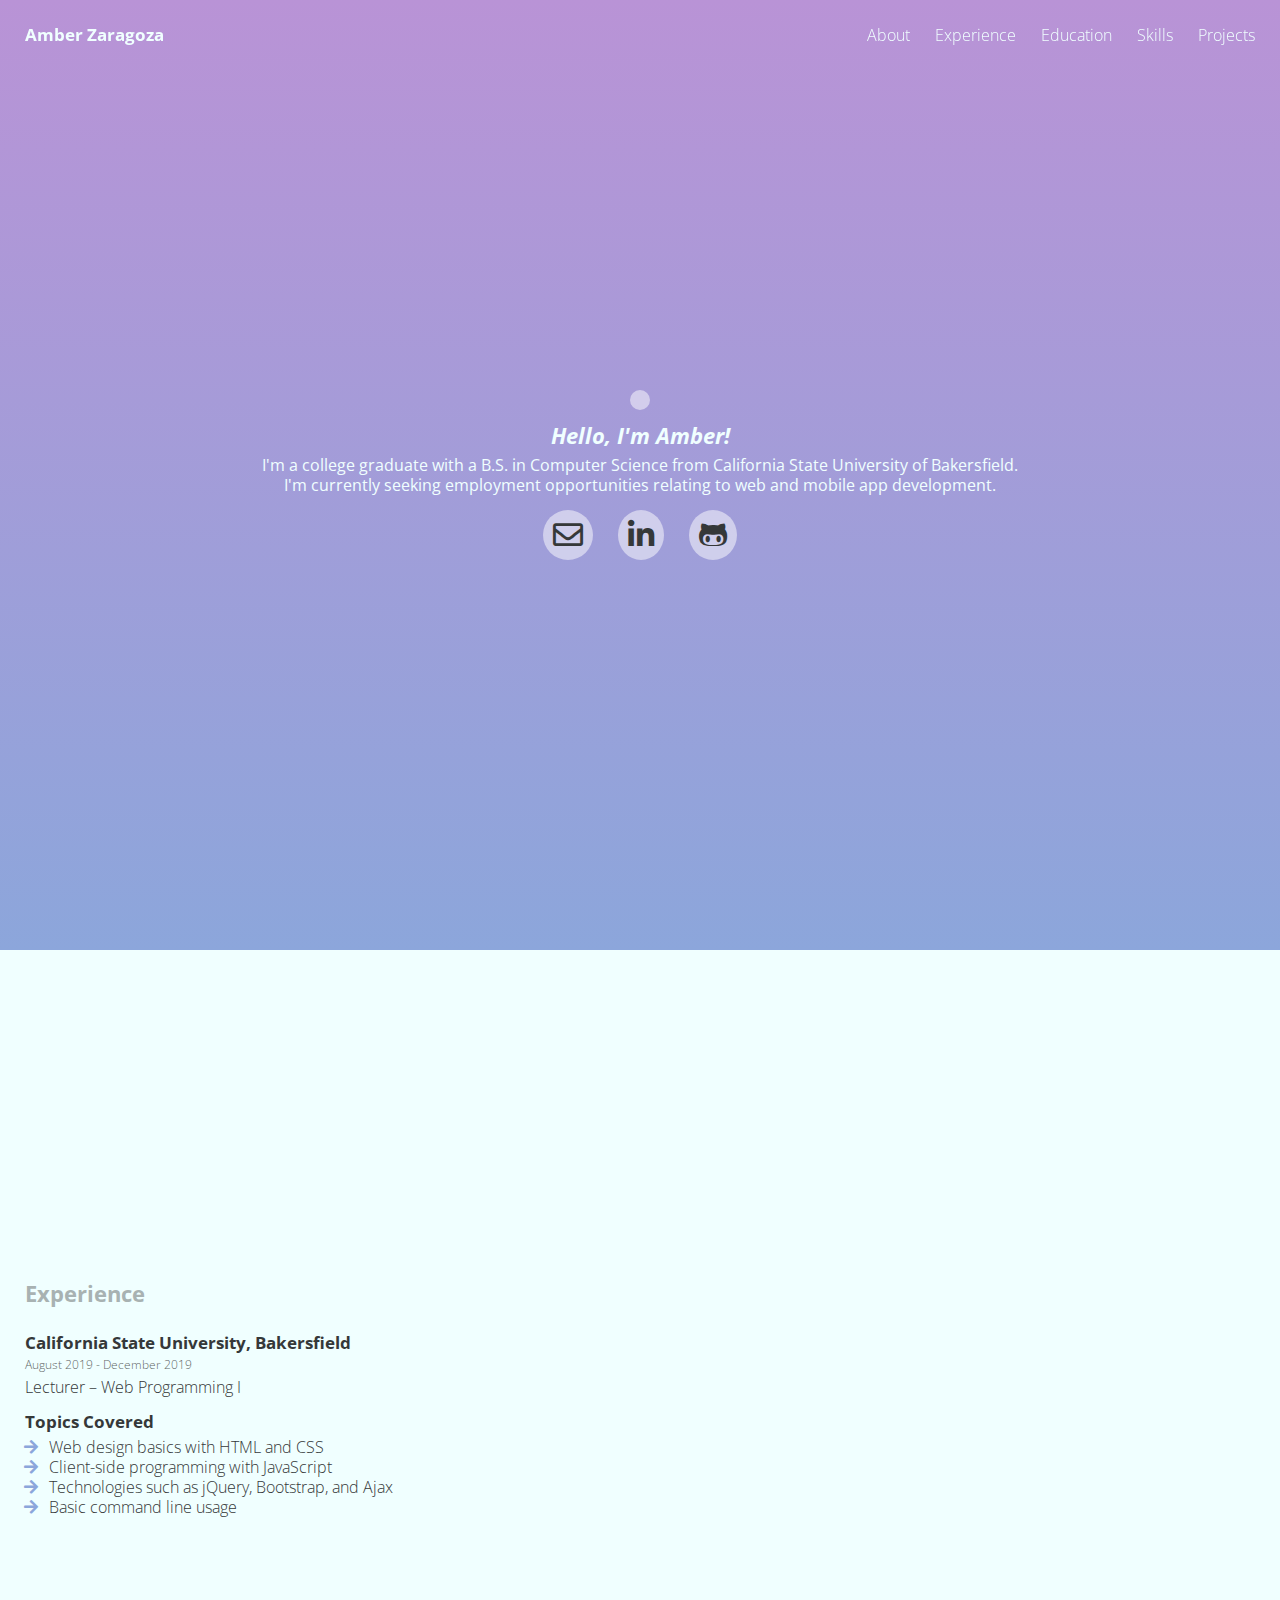
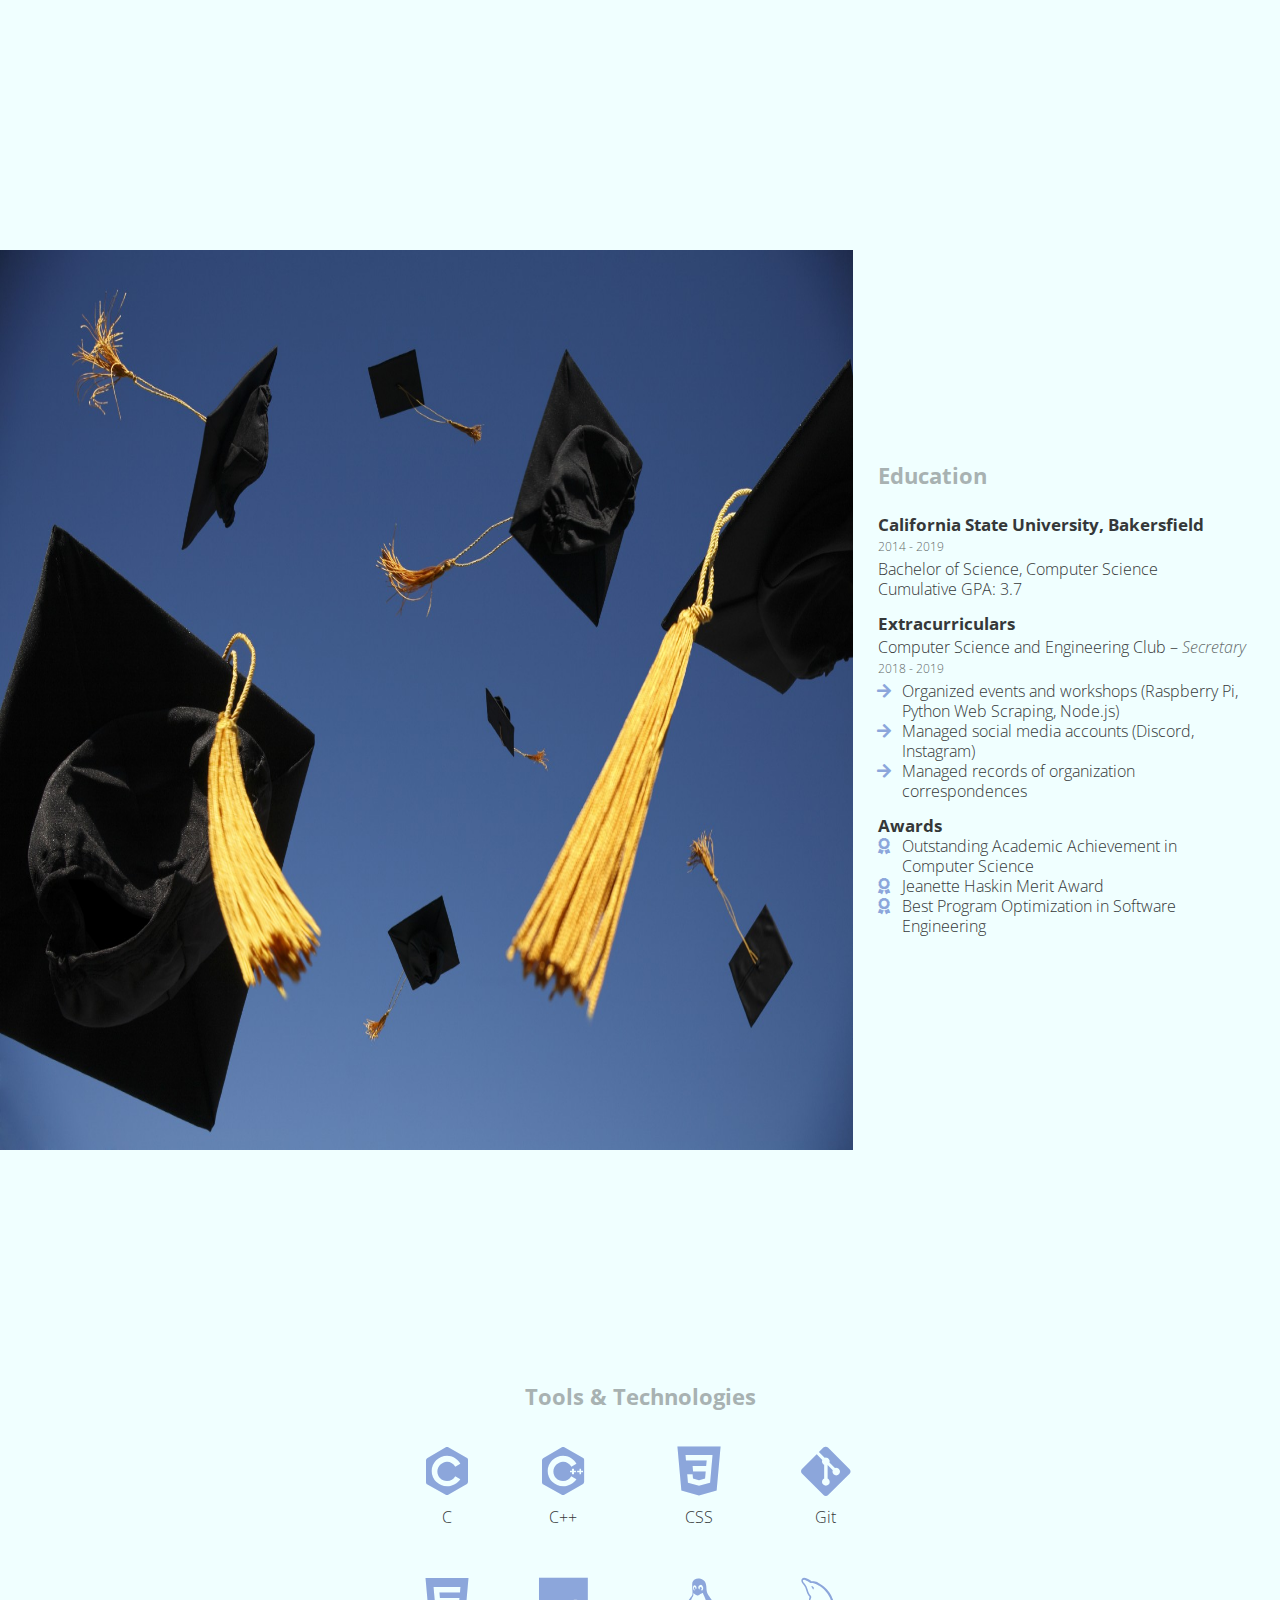
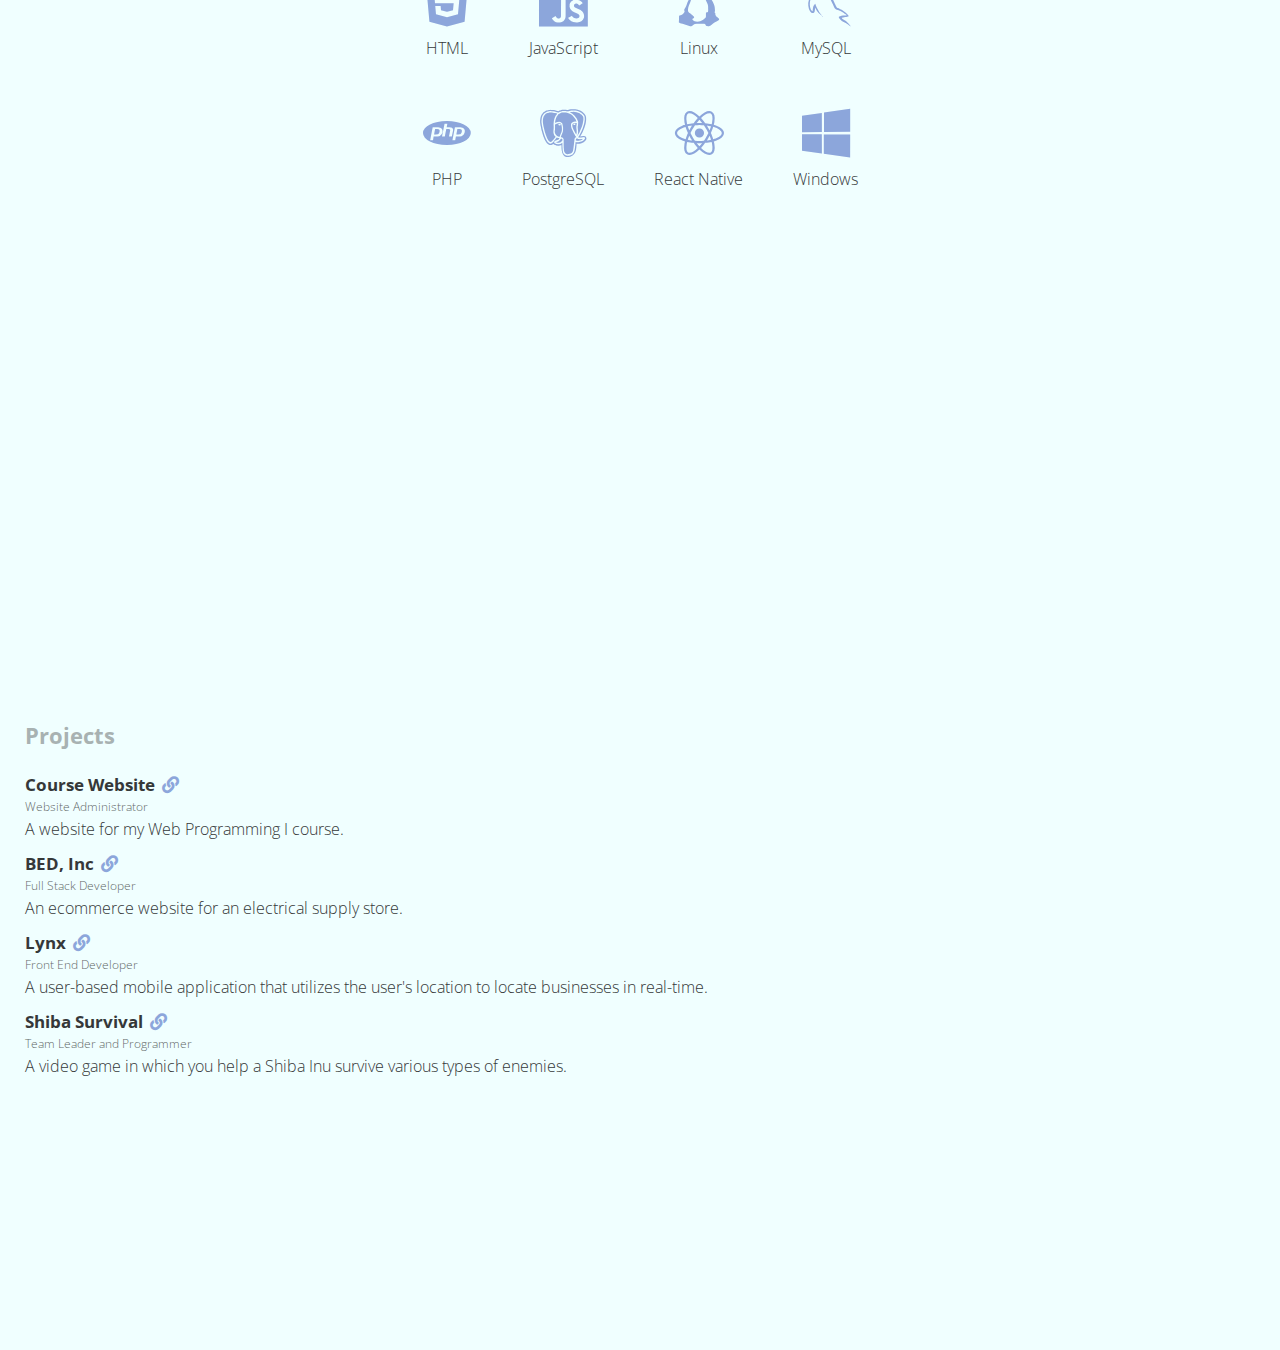
==== index.html @ de66646b "Lazy load images" ====
<!DOCTYPE html>
<html lang="en">
  <head>
    <meta charset="utf-8">
    <meta name="viewport" content="width=device-width, initial-scale=1">
    <link rel="stylesheet" href="https://fonts.googleapis.com/css?family=Open+Sans:300,300i,400,700,700i">
    <link rel="stylesheet" href="./assets/fontawesome/css/all.min.css">
    <link rel="stylesheet" href="./assets/devicon/devicon.min.css">
    <link rel="stylesheet" href="./assets/style.min.css">
    <link rel="shortcut icon" type="image/jpg" href="./assets/images/favicon.jpg">
    <title>Amber Zaragoza | CV</title>
  </head>
  <body>
    <nav id="navbar">
      <div class="left">
        <h2><a class="nav-link" href="#about">Amber Zaragoza</a></h2>
      </div>
      <div class="right">
        <ul>
          <li>
            <a class="nav-link" href="#about">About</a>
          </li><li>
            <a class="nav-link" href="#experience">Experience</a>
          </li><li>
            <a class="nav-link" href="#education">Education</a>
          </li><li>
            <a class="nav-link" href="#skills">Skills</a>
          </li><li>
            <a class="nav-link" href="#projects">Projects</a>
          </li>
        </ul>
      </div>
      <br class="clearfix">
    </nav>
    <div class="container">
      <div id="about">
        <div class="center">
          <img data-src="./assets/images/profile.jpg" class="profile">
          <h4>Hello, I'm Amber!</h4>
          <p>
          I'm a college graduate with a B.S. in Computer Science from California State University of Bakersfield.
          <br class="linebreak">
          I'm currently seeking employment opportunities relating to web and mobile app development.
          </p>
          <div class="contact-links">
            <a href="mailto:azaragoza6@csub.edu">
              <i class="far fa-envelope"></i>
            </a><a href="https://www.linkedin.com/in/amber-zaragoza" target="_blank">
              <i class="fab fa-linkedin-in"></i>
            </a><a href="https://github.com/amberzaragoza" target="_blank">
              <i class="fab fa-github-alt"></i>
            </a>
          </div>
        </div>
      </div>
      <div id="experience">
        <div class="info">
          <header>Experience</header>
          <h2>California State University, Bakersfield</h2>
          <p class="subline">August 2019 - December 2019</p>
          <p>Lecturer &ndash; Web Programming I</p>
          <h3>Topics Covered</h3>
          <ul class="fa-ul" style="margin-top: 5px;">
            <li><span class="fa-li"><i class="fas fa-arrow-right"></i></span>Web design basics with HTML and CSS</li>
            <li><span class="fa-li"><i class="fas fa-arrow-right"></i></span>Client-side programming with JavaScript</li>
            <li><span class="fa-li"><i class="fas fa-arrow-right"></i></span>Technologies such as jQuery, Bootstrap, and Ajax</li>
            <li><span class="fa-li"><i class="fas fa-arrow-right"></i></span>Basic command line usage</li>
          </ul>
        </div>
        <div class="photo">
          <img data-src="./assets/images/csub.jpg">
        </div>
      </div>
      <div id="education">
        <div class="photo">
          <img src="./assets/images/graduation-caps.jpg">
        </div>
        <div class="info">
          <header>Education</header>
          <h2>California State University, Bakersfield</h2>
          <p class="subline">2014 - 2019</p>
          <p>Bachelor of Science, Computer Science</p>
          <p>Cumulative GPA: 3.7</p>
          <h3>Extracurriculars</h3>
          <p style="margin-top: 3px;">Computer Science and Engineering Club – <i class="subheader">Secretary</i></p>
          <p class="subline">2018 - 2019</p>
          <ul class="fa-ul">
            <li><span class="fa-li"><i class="fas fa-arrow-right"></i></span>Organized events and workshops (Raspberry Pi, Python Web Scraping, Node.js)</li>
            <li><span class="fa-li"><i class="fas fa-arrow-right"></i></span>Managed social media accounts (Discord, Instagram)</li>
            <li><span class="fa-li"><i class="fas fa-arrow-right"></i></span>Managed records of organization correspondences</li>
          </ul>
          <h3>Awards</h3>
          <ul class="fa-ul">
            <li><span class="fa-li"><i class="fas fa-award"></i></span> Outstanding Academic Achievement in Computer Science</li>
            <li><span class="fa-li"><i class="fas fa-award"></i></span> Jeanette Haskin Merit Award</li>
            <li><span class="fa-li"><i class="fas fa-award"></i></span> Best Program Optimization in Software Engineering</li>
          </ul>
        </div>
      </div>
      <div id="skills">
        <header>Tools & Technologies</header>
        <table class="languages">
          <tr>
            <td>
              <i class="icon devicon-c-plain"></i>
              <p class="label">C</p>
            </td><td>
              <i class="icon devicon-cplusplus-plain"></i>
              <p class="label">C++</p>
            </td><td>
              <i class="icon devicon-css3-plain"></i>
              <p class="label">CSS</p>
            </td><td>
              <i class="icon devicon-git-plain"></i>
              <p class="label">Git</p>
            </td>
          </tr><tr>
            <td>
              <i class="icon devicon-html5-plain"></i>
              <p class="label">HTML</p>
            </td><td>
              <i class="icon devicon-javascript-plain"></i>
              <p class="label">JavaScript</p>
            </td><td>
              <i class="icon devicon-linux-plain"></i>
              <p class="label">Linux</p>
            </td><td>
              <i class="icon devicon-mysql-plain"></i>
              <p class="label">MySQL</p>
            </td>
          </tr><tr>
            <td>
              <i class="icon devicon-php-plain"></i>
              <p class="label">PHP</p>
            </td><td>
              <i class="icon devicon-postgresql-plain"></i>
              <p class="label">PostgreSQL</p>
            </td><td>
              <i class="icon devicon-react-plain"></i>
              <p class="label">React Native</p>
            </td><td>
              <i class="icon devicon-windows8-plain"></i>
              <p class="label">Windows</p>
            </td>
          </tr>
        </table>
      </div>
      <div id="projects">
        <div class="info">
          <header>Projects</header>
          <h2>Course Website <a href="https://cs.csubak.edu/~amber"><i class="fas fa-link"></i></a></h2>
          <p class="subline">Website Administrator</p>
          <p>A website for my Web Programming I course.</p>
          <h2>BED, Inc <a href="#"><i class="fas fa-link"></i></a></h2>
          <p class="subline">Full Stack Developer</p>
          <p>An ecommerce website for an electrical supply store.</p>
          <h2>Lynx <a href="https://github.com/amberzaragoza/seniorproject-frontend" target="_blank"><i class="fas fa-link"></i></a></h2>
          <p class="subline">Front End Developer</p>
          <p>A user-based mobile application that utilizes the user's location to locate businesses in real-time.</p>
          <h2>Shiba Survival <a href="https://github.com/amberzaragoza/Shiba-Survival" target="_blank"><i class="fas fa-link"></i></a></h2>
          <p class="subline">Team Leader and Programmer</p>
          <p>A video game in which you help a Shiba Inu survive various types of enemies.</p>
        </div>
        <div class="photo">
          <img data-src="./assets/images/group.jpg">
        </div>
      </div>
    </div>
    <script src="./assets/jquery/jquery-3.1.0.min.js"></script>
    <script src="./assets/script.min.js"></script>
  </body>
</html>
---- assets/devicon/devicon.min.css ----
@font-face{font-family:devicon;src:url(fonts/devicon.eot?-hdf3wh);src:url(fonts/devicon.eot?#iefix-hdf3wh) format('embedded-opentype'),url(fonts/devicon.woff?-hdf3wh) format('woff'),url(fonts/devicon.ttf?-hdf3wh) format('truetype'),url(fonts/devicon.svg?-hdf3wh#devicon) format('svg');font-weight:400;font-style:normal}[class*=" devicon-"],[class^=devicon-]{font-family:devicon;speak:none;font-style:normal;font-weight:400;font-variant:normal;text-transform:none;line-height:1;-webkit-font-smoothing:antialiased;-moz-osx-font-smoothing:grayscale}.devicon-sketch-line-wordmark:before{content:"\e94c"}.devicon-sketch-line:before{content:"\e94d"}.devicon-npm-original-wordmark:before{content:"\e952"}.devicon-ionic-original-wordmark:before{content:"\e953"}.devicon-ionic-original:before{content:"\e954"}.devicon-ember-original-wordmark:before{content:"\e955"}.devicon-electron-original-wordmark:before{content:"\e956"}.devicon-electron-original:before{content:"\e957"}.devicon-vagrant-plain-wordmark:before{content:"\e94e"}.devicon-vagrant-plain:before{content:"\e94f"}.devicon-yarn-plain-wordmark:before{content:"\e950"}.devicon-yarn-plain:before{content:"\e951"}.devicon-handlebars-plain-wordmark:before{content:"\e94a"}.devicon-handlebars-plain:before{content:"\e94b"}.devicon-couchdb-plain-wordmark:before{content:"\e948"}.devicon-couchdb-plain:before{content:"\e949"}.devicon-behance-plain-wordmark:before{content:"\e943"}.devicon-behance-plain:before{content:"\e945"}.devicon-linkedin-plain-wordmark:before{content:"\e946"}.devicon-linkedin-plain:before{content:"\e947"}.devicon-ceylon-plain-wordmark:before{content:"\e943"}.devicon-ceylon-plain:before{content:"\e944"}.devicon-elm-plain-wordmark:before{content:"\e941"}.devicon-elm-plain:before{content:"\e942"}.devicon-cakephp-plain-wordmark:before{content:"\e93f"}.devicon-cakephp-plain:before{content:"\e940"}.devicon-stylus-original:before{content:"\e93e"}.devicon-express-original-wordmark:before{content:"\e93c"}.devicon-express-original:before{content:"\e93d"}.devicon-devicon-plain-wordmark:before{content:"\e93a"}.devicon-devicon-plain:before{content:"\e93b"}.devicon-intellij-plain-wordmark:before{content:"\e932"}.devicon-intellij-plain:before{content:"\e933"}.devicon-pycharm-plain-wordmark:before{content:"\e934"}.devicon-pycharm-plain:before{content:"\e935"}.devicon-rubymine-plain-wordmark:before{content:"\e936"}.devicon-rubymine-plain:before{content:"\e937"}.devicon-webstorm-plain-wordmark:before{content:"\e938"}.devicon-webstorm-plain:before{content:"\e939"}.devicon-tomcat-line-wordmark:before{content:"\e92c"}.devicon-tomcat-line:before{content:"\e92d"}.devicon-vuejs-line-wordmark:before{content:"\e92e"}.devicon-vuejs-line:before{content:"\e92f"}.devicon-vuejs-plain-wordmark:before{content:"\e930"}.devicon-vuejs-plain:before{content:"\e931"}.devicon-swift-plain-wordmark:before{content:"\e92a"}.devicon-swift-plain:before{content:"\e92b"}.devicon-webpack-plain-wordmark:before{content:"\e928"}.devicon-webpack-plain:before{content:"\e929"}.devicon-visualstudio-plain-wordmark:before{content:"\e926"}.devicon-visualstudio-plain:before{content:"\e927"}.devicon-slack-plain-wordmark:before{content:"\e924"}.devicon-slack-plain:before{content:"\e925"}.devicon-facebook-original:before,.devicon-facebook-plain:before{content:"\e91c"}.devicon-typescript-original:before,.devicon-typescript-plain:before{content:"\e920"}.devicon-babel-original:before,.devicon-babel-plain:before{content:"\e921"}.devicon-mocha-plain:before{content:"\e919"}.devicon-jasmine-plain-wordmark:before{content:"\e91b"}.devicon-jasmine-plain:before{content:"\e91a"}.devicon-gatling-plain-wordmark:before{content:"\e918"}.devicon-gatling-plain:before{content:"\e917"}.devicon-ssh-original-wordmark:before,.devicon-ssh-plain-wordmark:before{content:"\e916"}.devicon-ssh-original:before,.devicon-ssh-plain:before{content:"\e915"}.devicon-sourcetree-original-wordmark:before,.devicon-sourcetree-plain-wordmark:before{content:"\e914"}.devicon-sourcetree-original:before,.devicon-sourcetree-plain:before{content:"\e913"}.devicon-phpstorm-plain-wordmark:before{content:"\e912"}.devicon-phpstorm-plain:before{content:"\e911"}.devicon-protractor-plain-wordmark:before{content:"\e901"}.devicon-protractor-plain:before{content:"\e900"}.devicon-gradle-plain-wordmark:before{content:"\e8f1"}.devicon-gradle-plain:before{content:"\e902"}.devicon-cucumber-plain-wordmark:before{content:"\e905"}.devicon-cucumber-plain:before{content:"\e904"}.devicon-jeet-plain-wordmark:before{content:"\e906"}.devicon-jeet-plain:before{content:"\e903"}.devicon-gitlab-plain-wordmark:before{content:"\e908"}.devicon-gitlab-plain:before{content:"\e907"}.devicon-github-original-wordmark:before,.devicon-github-plain-wordmark:before{content:"\e90a"}.devicon-github-original:before,.devicon-github-plain:before{content:"\e909"}.devicon-d3js-plain:before{content:"\e90c"}.devicon-confluence-original-wordmark:before,.devicon-confluence-plain-wordmark:before{content:"\e90e"}.devicon-confluence-original:before,.devicon-confluence-plain:before{content:"\e90d"}.devicon-bitbucket-original-wordmark:before,.devicon-bitbucket-plain-wordmark:before{content:"\e910"}.devicon-bitbucket-original:before,.devicon-bitbucket-plain:before{content:"\e90f"}.devicon-safari-line-wordmark:before{content:"\e632"}.devicon-safari-line:before{content:"\e63a"}.devicon-safari-plain-wordmark:before{content:"\e63b"}.devicon-safari-plain:before{content:"\e63c"}.devicon-jetbrains-line-wordmark:before,.devicon-jetbrains-line:before,.devicon-jetbrains-plain-wordmark:before,.devicon-jetbrains-plain:before{content:"\e63d"}.devicon-django-line-wordmark:before,.devicon-django-line:before{content:"\e63e"}.devicon-django-plain-wordmark:before,.devicon-django-plain:before{content:"\e63f"}.devicon-gimp-plain:before{content:"\e633"}.devicon-redhat-plain-wordmark:before{content:"\e62a"}.devicon-redhat-plain:before{content:"\e62b"}.devicon-cplusplus-line-wordmark:before,.devicon-cplusplus-line:before{content:"\e634"}.devicon-cplusplus-plain-wordmark:before,.devicon-cplusplus-plain:before{content:"\e635"}.devicon-csharp-line-wordmark:before,.devicon-csharp-line:before{content:"\e636"}.devicon-csharp-plain-wordmark:before,.devicon-csharp-plain:before{content:"\e637"}.devicon-c-line-wordmark:before,.devicon-c-line:before{content:"\e638"}.devicon-c-plain-wordmark:before,.devicon-c-plain:before{content:"\e639"}.devicon-nodewebkit-line-wordmark:before{content:"\e611"}.devicon-nodewebkit-line:before{content:"\e612"}.devicon-nodewebkit-plain-wordmark:before{content:"\e613"}.devicon-nodewebkit-plain:before{content:"\e614"}.devicon-nginx-original-wordmark:before,.devicon-nginx-original:before,.devicon-nginx-plain-wordmark:before,.devicon-nginx-plain:before{content:"\e615"}.devicon-erlang-plain-wordmark:before{content:"\e616"}.devicon-erlang-plain:before{content:"\e617"}.devicon-doctrine-line-wordmark:before{content:"\e618"}.devicon-doctrine-line:before{content:"\e619"}.devicon-doctrine-plain-wordmark:before{content:"\e61a"}.devicon-doctrine-plain:before{content:"\e625"}.devicon-apache-line-wordmark:before{content:"\e626"}.devicon-apache-line:before{content:"\e627"}.devicon-apache-plain-wordmark:before{content:"\e628"}.devicon-apache-plain:before{content:"\e629"}.devicon-go-line:before{content:"\e610"}.devicon-redis-plain-wordmark:before{content:"\e606"}.devicon-redis-plain:before{content:"\e607"}.devicon-meteor-plain-wordmark:before{content:"\e608"}.devicon-meteor-plain:before{content:"\e609"}.devicon-heroku-line-wordmark:before,.devicon-heroku-original-wordmark:before{content:"\e60a"}.devicon-heroku-line:before,.devicon-heroku-original:before{content:"\e60b"}.devicon-heroku-plain-wordmark:before{content:"\e60c"}.devicon-heroku-plain:before{content:"\e60f"}.devicon-go-plain:before{content:"\e61b"}.devicon-docker-plain-wordmark:before{content:"\e61e"}.devicon-docker-plain:before{content:"\e61f"}.devicon-amazonwebservices-original:before,.devicon-amazonwebservices-plain:before{content:"\e603"}.devicon-amazonwebservices-plain-wordmark:before{content:"\e604"}.devicon-android-plain-wordmark:before{content:"\e60d"}.devicon-android-plain:before{content:"\e60e"}.devicon-angularjs-plain-wordmark:before{content:"\e61c"}.devicon-angularjs-plain:before{content:"\e61d"}.devicon-appcelerator-original:before,.devicon-appcelerator-plain:before{content:"\e620"}.devicon-appcelerator-plain-wordmark:before{content:"\e621"}.devicon-apple-original:before,.devicon-apple-plain:before{content:"\e622"}.devicon-atom-original-wordmark:before,.devicon-atom-plain-wordmark:before{content:"\e623"}.devicon-atom-original:before,.devicon-atom-plain:before{content:"\e624"}.devicon-backbonejs-plain-wordmark:before{content:"\e62c"}.devicon-backbonejs-plain:before{content:"\e62d"}.devicon-bootstrap-plain-wordmark:before{content:"\e62e"}.devicon-bootstrap-plain:before{content:"\e62f"}.devicon-bower-line-wordmark:before{content:"\e630"}.devicon-bower-line:before{content:"\e631"}.devicon-bower-plain-wordmark:before{content:"\e64e"}.devicon-bower-plain:before{content:"\e64f"}.devicon-chrome-plain-wordmark:before{content:"\e665"}.devicon-chrome-plain:before{content:"\e666"}.devicon-codeigniter-plain-wordmark:before{content:"\e667"}.devicon-codeigniter-plain:before{content:"\e668"}.devicon-coffeescript-original-wordmark:before,.devicon-coffeescript-plain-wordmark:before{content:"\e669"}.devicon-coffeescript-original:before,.devicon-coffeescript-plain:before{content:"\e66a"}.devicon-css3-plain-wordmark:before{content:"\e678"}.devicon-css3-plain:before{content:"\e679"}.devicon-debian-plain-wordmark:before{content:"\e67e"}.devicon-debian-plain:before{content:"\e67f"}.devicon-dot-net-plain-wordmark:before{content:"\e6d3"}.devicon-dot-net-plain:before{content:"\e6d4"}.devicon-drupal-plain-wordmark:before{content:"\e6e2"}.devicon-drupal-plain:before{content:"\e6e3"}.devicon-firefox-plain-wordmark:before{content:"\e75d"}.devicon-firefox-plain:before{content:"\e75e"}.devicon-foundation-plain-wordmark:before{content:"\e7a2"}.devicon-foundation-plain:before{content:"\e7a3"}.devicon-git-plain-wordmark:before{content:"\e7a7"}.devicon-git-plain:before{content:"\e7a8"}.devicon-google-original-wordmark:before,.devicon-google-plain-wordmark:before{content:"\e91d"}.devicon-google-original:before,.devicon-google-plain:before{content:"\e91e"}.devicon-grunt-line-wordmark:before{content:"\e7a9"}.devicon-grunt-line:before{content:"\e7aa"}.devicon-grunt-plain-wordmark:before{content:"\e7ea"}.devicon-grunt-plain:before{content:"\e7eb"}.devicon-gulp-plain:before{content:"\e7ec"}.devicon-html5-plain-wordmark:before{content:"\e7f6"}.devicon-html5-plain:before{content:"\e7f7"}.devicon-ie10-original:before,.devicon-ie10-plain:before{content:"\e7f8"}.devicon-illustrator-line:before{content:"\e7f9"}.devicon-illustrator-plain:before{content:"\e7fa"}.devicon-inkscape-plain-wordmark:before{content:"\e834"}.devicon-inkscape-plain:before{content:"\e835"}.devicon-java-plain-wordmark:before{content:"\e841"}.devicon-java-plain:before{content:"\e842"}.devicon-javascript-plain:before{content:"\e845"}.devicon-jquery-plain-wordmark:before{content:"\e849"}.devicon-jquery-plain:before{content:"\e84a"}.devicon-krakenjs-plain-wordmark:before{content:"\e84f"}.devicon-krakenjs-plain:before{content:"\e850"}.devicon-laravel-plain-wordmark:before{content:"\e851"}.devicon-laravel-plain:before{content:"\e852"}.devicon-less-plain-wordmark:before{content:"\e853"}.devicon-linux-plain:before{content:"\eb1c"}.devicon-mongodb-plain-wordmark:before{content:"\eb43"}.devicon-mongodb-plain:before{content:"\eb44"}.devicon-moodle-plain-wordmark:before{content:"\eb5a"}.devicon-moodle-plain:before{content:"\eb5b"}.devicon-mysql-plain-wordmark:before{content:"\eb60"}.devicon-mysql-plain:before{content:"\eb61"}.devicon-nodejs-plain-wordmark:before{content:"\eb69"}.devicon-nodejs-plain:before{content:"\eb6a"}.devicon-oracle-original:before,.devicon-oracle-plain:before{content:"\eb6b"}.devicon-photoshop-line:before{content:"\eb6c"}.devicon-photoshop-plain:before{content:"\eb6d"}.devicon-php-plain:before{content:"\eb71"}.devicon-postgresql-plain-wordmark:before{content:"\eb7c"}.devicon-postgresql-plain:before{content:"\eb7d"}.devicon-python-plain-wordmark:before{content:"\eb88"}.devicon-python-plain:before{content:"\eb89"}.devicon-rails-plain-wordmark:before{content:"\eba2"}.devicon-rails-plain:before{content:"\eba3"}.devicon-react-original-wordmark:before,.devicon-react-plain-wordmark:before{content:"\e600"}.devicon-react-original:before,.devicon-react-plain:before{content:"\e601"}.devicon-ruby-plain-wordmark:before{content:"\ebc9"}.devicon-ruby-plain:before{content:"\ebca"}.devicon-sass-original:before,.devicon-sass-plain:before{content:"\ebcb"}.devicon-sequelize-original-wordmark:before,.devicon-sequelize-plain-wordmark:before{content:"\e922"}.devicon-sequelize-original:before,.devicon-sequelize-plain:before{content:"\e923"}.devicon-symfony-original-wordmark:before,.devicon-symfony-plain-wordmark:before{content:"\e602"}.devicon-symfony-original:before,.devicon-symfony-plain:before{content:"\e605"}.devicon-travis-plain-wordmark:before{content:"\ebcc"}.devicon-travis-plain:before{content:"\ebcd"}.devicon-trello-plain-wordmark:before{content:"\ebce"}.devicon-trello-plain:before{content:"\ebcf"}.devicon-twitter-original:before,.devicon-twitter-plain:before{content:"\e91f"}.devicon-ubuntu-plain-wordmark:before{content:"\ebd0"}.devicon-ubuntu-plain:before{content:"\ebd1"}.devicon-vim-plain:before{content:"\ebf3"}.devicon-windows8-original-wordmark:before,.devicon-windows8-plain-wordmark:before{content:"\ebf4"}.devicon-windows8-original:before,.devicon-windows8-plain:before{content:"\ebf5"}.devicon-wordpress-plain-wordmark:before{content:"\ebfd"}.devicon-wordpress-plain:before{content:"\ebfe"}.devicon-yii-plain-wordmark:before{content:"\ec01"}.devicon-yii-plain:before{content:"\ec02"}.devicon-zend-plain-wordmark:before{content:"\ec03"}.devicon-zend-plain:before{content:"\ec04"}.devicon-sketch-line-wordmark.colored,.devicon-sketch-line.colored{color:#fdad00}.devicon-npm-original-wordmark.colored{color:#cb3837}.devicon-ionic-original-wordmark.colored,.devicon-ionic-original.colored{color:#4e8ef7}.devicon-ember-original-wordmark.colored{color:#dd3f24}.devicon-electron-original-wordmark.colored,.devicon-electron-original.colored{color:#47848f}.devicon-vagrant-plain-wordmark.colored,.devicon-vagrant-plain.colored{color:#127eff}.devicon-yarn-plain-wordmark.colored,.devicon-yarn-plain.colored{color:#2c8ebb}.devicon-handlebars-plain-wordmark.colored,.devicon-handlebars-plain.colored{color:#000}.devicon-couchdb-plain-wordmark.colored,.devicon-couchdb-plain.colored{color:#e42528}.devicon-behance-plain-wordmark.colored,.devicon-behance-plain.colored{color:#0071e0}.devicon-linkedin-plain-wordmark.colored,.devicon-linkedin-plain.colored{color:#0076b2}.devicon-ceylon-plain-wordmark.colored,.devicon-ceylon-plain.colored{color:#AB710A}.devicon-elm-plain-wordmark.colored,.devicon-elm-plain.colored{color:#34495E}.devicon-cakephp-plain-wordmark.colored,.devicon-cakephp-plain.colored{color:#D43D44}.devicon-stylus-original.colored{color:#333}.devicon-express-original-wordmark.colored,.devicon-express-original.colored{color:#444}.devicon-devicon-plain-wordmark.colored,.devicon-devicon-plain.colored{color:#60BE86}.devicon-intellij-plain-wordmark.colored,.devicon-intellij-plain.colored{color:#136BA2}.devicon-pycharm-plain-wordmark.colored,.devicon-pycharm-plain.colored{color:#4D8548}.devicon-rubymine-plain-wordmark.colored,.devicon-rubymine-plain.colored{color:#C12C4C}.devicon-webstorm-plain-wordmark.colored,.devicon-webstorm-plain.colored{color:#2788B5}.devicon-tomcat-line-wordmark.colored,.devicon-tomcat-line.colored{color:#D1A41A}.devicon-vuejs-line-wordmark.colored,.devicon-vuejs-line.colored,.devicon-vuejs-plain-wordmark.colored,.devicon-vuejs-plain.colored{color:#41B883}.devicon-swift-plain-wordmark.colored,.devicon-swift-plain.colored{color:#F05138}.devicon-webpack-plain-wordmark.colored,.devicon-webpack-plain.colored{color:#1C78C0}.devicon-visualstudio-plain-wordmark.colored,.devicon-visualstudio-plain.colored{color:#68217A}.devicon-slack-plain-wordmark.colored,.devicon-slack-plain.colored{color:#2D333A}.devicon-gatling-plain-wordmark.colored,.devicon-gatling-plain.colored{color:#E77500}.devicon-ssh-original-wordmark.colored,.devicon-ssh-original.colored,.devicon-ssh-plain-wordmark.colored,.devicon-ssh-plain.colored{color:#231F20}.devicon-sourcetree-original-wordmark.colored,.devicon-sourcetree-original.colored,.devicon-sourcetree-plain-wordmark.colored,.devicon-sourcetree-plain.colored{color:#205081}.devicon-phpstorm-plain-wordmark.colored,.devicon-phpstorm-plain.colored{color:#5058A6}.devicon-protractor-plain-wordmark.colored,.devicon-protractor-plain.colored{color:#b7111d}.devicon-cucumber-plain-wordmark.colored,.devicon-cucumber-plain.colored{color:#00a818}.devicon-gradle-plain-wordmark.colored,.devicon-gradle-plain.colored{color:#02303a}.devicon-jeet-plain-wordmark.colored,.devicon-jeet-plain.colored{color:#FF664A}.devicon-gitlab-plain-wordmark.colored,.devicon-gitlab-plain.colored{color:#E24329}.devicon-github-original-wordmark.colored,.devicon-github-original.colored,.devicon-github-plain-wordmark.colored,.devicon-github-plain.colored{color:#181616}.devicon-d3js-plain.colored{color:#f7974e}.devicon-bitbucket-original-wordmark.colored,.devicon-bitbucket-original.colored,.devicon-bitbucket-plain-wordmark.colored,.devicon-bitbucket-plain.colored,.devicon-confluence-original-wordmark.colored,.devicon-confluence-original.colored,.devicon-confluence-plain-wordmark.colored,.devicon-confluence-plain.colored{color:#205081}.devicon-amazonwebservices-original.colored,.devicon-amazonwebservices-plain-wordmark.colored,.devicon-amazonwebservices-plain.colored{color:#F7A80D}.devicon-android-plain-wordmark.colored,.devicon-android-plain.colored{color:#A4C439}.devicon-angularjs-plain-wordmark.colored,.devicon-angularjs-plain.colored{color:#c4473a}.devicon-apache-line-wordmark.colored,.devicon-apache-line.colored,.devicon-apache-plain-wordmark.colored,.devicon-apache-plain.colored{color:#303284}.devicon-appcelerator-original.colored,.devicon-appcelerator-plain-wordmark.colored,.devicon-appcelerator-plain.colored{color:#ac162c}.devicon-apple-original.colored,.devicon-apple-plain.colored{color:#000}.devicon-atom-original-wordmark.colored,.devicon-atom-original.colored,.devicon-atom-plain-wordmark.colored,.devicon-atom-plain.colored{color:#67595D}.devicon-babel-original.colored,.devicon-babel-plain.colored{color:#f9dc3e}.devicon-backbonejs-plain-wordmark.colored,.devicon-backbonejs-plain.colored{color:#002A41}.devicon-bootstrap-plain-wordmark.colored,.devicon-bootstrap-plain.colored{color:#59407f}.devicon-bower-line-wordmark.colored,.devicon-bower-line.colored,.devicon-bower-plain-wordmark.colored,.devicon-bower-plain.colored{color:#ef5734}.devicon-c-line-wordmark.colored,.devicon-c-line.colored,.devicon-c-plain-wordmark.colored,.devicon-c-plain.colored{color:#03599c}.devicon-chrome-plain-wordmark.colored,.devicon-chrome-plain.colored{color:#ce4e4e}.devicon-codeigniter-plain-wordmark.colored,.devicon-codeigniter-plain.colored{color:#ee4323}.devicon-coffeescript-original-wordmark.colored,.devicon-coffeescript-original.colored,.devicon-coffeescript-plain-wordmark.colored,.devicon-coffeescript-plain.colored{color:#28334c}.devicon-cplusplus-line-wordmark.colored,.devicon-cplusplus-line.colored,.devicon-cplusplus-plain-wordmark.colored,.devicon-cplusplus-plain.colored{color:#9c033a}.devicon-csharp-line-wordmark.colored,.devicon-csharp-line.colored,.devicon-csharp-plain-wordmark.colored,.devicon-csharp-plain.colored{color:#68217a}.devicon-css3-plain-wordmark.colored,.devicon-css3-plain.colored{color:#3d8fc6}.devicon-debian-plain-wordmark.colored,.devicon-debian-plain.colored{color:#A80030}.devicon-django-line-wordmark.colored,.devicon-django-line.colored,.devicon-django-plain-wordmark.colored,.devicon-django-plain.colored{color:#003A2B}.devicon-docker-plain-wordmark.colored,.devicon-docker-plain.colored{color:#019bc6}.devicon-doctrine-line-wordmark.colored,.devicon-doctrine-line.colored,.devicon-doctrine-plain-wordmark.colored,.devicon-doctrine-plain.colored{color:#f56d39}.devicon-dot-net-plain-wordmark.colored,.devicon-dot-net-plain.colored{color:#1384c8}.devicon-drupal-plain-wordmark.colored,.devicon-drupal-plain.colored{color:#0073BA}.devicon-erlang-plain-wordmark.colored,.devicon-erlang-plain.colored{color:#a90533}.devicon-facebook-original.colored,.devicon-facebook-plain.colored{color:#3d5a98}.devicon-firefox-plain-wordmark.colored,.devicon-firefox-plain.colored{color:#DD732A}.devicon-foundation-plain-wordmark.colored,.devicon-foundation-plain.colored{color:#008cba}.devicon-gimp-plain-wordmark.colored,.devicon-gimp-plain.colored{color:#716955}.devicon-git-plain-wordmark.colored,.devicon-git-plain.colored{color:#f34f29}.devicon-go-line.colored,.devicon-go-plain.colored{color:#000}.devicon-google-original-wordmark.colored,.devicon-google-original.colored,.devicon-google-plain-wordmark.colored,.devicon-google-plain.colored{color:#587dbd}.devicon-grunt-line-wordmark.colored,.devicon-grunt-line.colored,.devicon-grunt-plain-wordmark.colored,.devicon-grunt-plain.colored{color:#fcaa1a}.devicon-gulp-plain.colored{color:#eb4a4b}.devicon-heroku-line-wordmark.colored,.devicon-heroku-line.colored,.devicon-heroku-original-wordmark.colored,.devicon-heroku-original.colored,.devicon-heroku-plain-wordmark.colored,.devicon-heroku-plain.colored{color:#6762a6}.devicon-html5-plain-wordmark.colored,.devicon-html5-plain.colored{color:#e54d26}.devicon-ie10-original.colored,.devicon-ie10-plain.colored{color:#1EBBEE}.devicon-illustrator-line.colored,.devicon-illustrator-plain.colored{color:#faa625}.devicon-inkscape-plain-wordmark.colored,.devicon-inkscape-plain.colored{color:#000}.devicon-java-plain-wordmark.colored,.devicon-java-plain.colored{color:#EA2D2E}.devicon-jasmine-plain-wordmark.colored,.devicon-jasmine-plain.colored{color:#8a4182}.devicon-javascript-plain.colored{color:#f0db4f}.devicon-jetbrains-line-wordmark.colored,.devicon-jetbrains-line.colored,.devicon-jetbrains-plain-wordmark.colored,.devicon-jetbrains-plain.colored{color:#F68B1F}.devicon-jquery-plain-wordmark.colored,.devicon-jquery-plain.colored{color:#0769ad}.devicon-krakenjs-plain-wordmark.colored,.devicon-krakenjs-plain.colored{color:#0081C2}.devicon-laravel-plain-wordmark.colored,.devicon-laravel-plain.colored{color:#fd4f31}.devicon-less-plain-wordmark.colored{color:#2a4d80}.devicon-linux-plain.colored{color:#000}.devicon-meteor-plain-wordmark.colored,.devicon-meteor-plain.colored{color:#df5052}.devicon-mocha-plain.colored{color:#8d6748}.devicon-mongodb-plain-wordmark.colored,.devicon-mongodb-plain.colored{color:#4FAA41}.devicon-moodle-plain-wordmark.colored,.devicon-moodle-plain.colored{color:#F7931E}.devicon-mysql-plain-wordmark.colored,.devicon-mysql-plain.colored{color:#00618a}.devicon-nginx-original-wordmark.colored,.devicon-nginx-original.colored,.devicon-nginx-plain-wordmark.colored,.devicon-nginx-plain.colored{color:#090}.devicon-nodejs-plain-wordmark.colored,.devicon-nodejs-plain.colored{color:#83CD29}.devicon-nodewebkit-line-wordmark.colored,.devicon-nodewebkit-line.colored,.devicon-nodewebkit-plain-wordmark.colored,.devicon-nodewebkit-plain.colored{color:#3d3b47}.devicon-oracle-original.colored,.devicon-oracle-plain-wordmark.colored,.devicon-oracle-plain.colored{color:#EA1B22}.devicon-photoshop-line.colored,.devicon-photoshop-plain.colored{color:#80b5e2}.devicon-php-plain.colored{color:#6181b6}.devicon-postgresql-plain-wordmark.colored,.devicon-postgresql-plain.colored{color:#336791}.devicon-python-plain-wordmark.colored,.devicon-python-plain.colored{color:#ffd845}.devicon-rails-plain-wordmark.colored,.devicon-rails-plain.colored{color:#a62c46}.devicon-ruby-plain-wordmark.colored,.devicon-ruby-plain.colored{color:#d91404}.devicon-safari-line-wordmark.colored,.devicon-safari-line.colored,.devicon-safari-plain-wordmark.colored,.devicon-safari-plain.colored{color:#1B88CA}.devicon-react-original-wordmark.colored,.devicon-react-original.colored,.devicon-react-plain-wordmark.colored,.devicon-react-plain.colored{color:#61dafb}.devicon-redhat-original-wordmark.colored,.devicon-redhat-original.colored,.devicon-redhat-plain-wordmark.colored,.devicon-redhat-plain.colored{color:#e93442}.devicon-redis-plain-wordmark.colored,.devicon-redis-plain.colored{color:#d82c20}.devicon-sass-original.colored,.devicon-sass-plain-wordmark.colored,.devicon-sass-plain.colored{color:#c69}.devicon-sequelize-original-wordmark.colored,.devicon-sequelize-original.colored,.devicon-sequelize-plain-wordmark.colored,.devicon-sequelize-plain.colored{color:#3b4b72}.devicon-symfony-original-wordmark.colored,.devicon-symfony-original.colored,.devicon-symfony-plain-wordmark.colored,.devicon-symfony-plain.colored{color:#1A171B}.devicon-travis-plain-wordmark.colored,.devicon-travis-plain.colored{color:#bb2031}.devicon-trello-plain-wordmark.colored,.devicon-trello-plain.colored{color:#23719f}.devicon-twitter-original.colored,.devicon-twitter-plain.colored{color:#1da1f2}.devicon-typescript-original.colored,.devicon-typescript-plain.colored{color:#007acc}.devicon-ubuntu-plain-wordmark.colored,.devicon-ubuntu-plain.colored{color:#dd4814}.devicon-vim-plain.colored{color:#179a33}.devicon-windows8-original-wordmark.colored,.devicon-windows8-original.colored,.devicon-windows8-plain-wordmark.colored,.devicon-windows8-plain.colored{color:#00adef}.devicon-wordpress-plain-wordmark.colored,.devicon-wordpress-plain.colored{color:#494949}.devicon-yii-plain-wordmark.colored,.devicon-yii-plain.colored{color:#0073bb}.devicon-zend-plain-wordmark.colored,.devicon-zend-plain.colored{color:#68b604}
---- assets/style.min.css ----
:root{--background:azure;--header:#a8b2b2;--subheader:#646a6a;--text:#353839;--accent1:#8ca6db;--accent2:#b993d6}*{-webkit-box-sizing:border-box;box-sizing:border-box;margin:0;padding:0}a{text-decoration:none}body{background-color:var(--background);color:var(--text);font-family:'Open Sans',sans-serif;font-size:16px;font-weight:300;line-height:125%;width:100%}h2,h3,header{font-weight:700}h2,h3{font-size:17px}h2:not(:first-child),h3{margin-top:15px}h4{font-weight:700;font-style:italic;font-size:22px;margin-bottom:10px}header{color:var(--header);font-size:22px;margin-bottom:15px}img{display:block;height:auto;max-width:100%}nav{padding:25px;position:fixed;width:100%;z-index:999}nav a{color:azure}nav ul{list-style-type:none}nav li{display:inline-block}table{border-collapse:collapse;text-align:center}table td{padding:25px}table td .icon{color:var(--accent1);font-size:50px;-webkit-transition:color ease-in-out 300ms;-o-transition:color ease-in-out 300ms;transition:color ease-in-out 300ms}table td .icon:hover{color:var(--accent2);-webkit-transition:color ease-in-out 300ms;-o-transition:color ease-in-out 300ms;transition:color ease-in-out 300ms}table td .label{color:var(--text);font-size:16px;margin-top:10px}#about{background-image:url(./images/shattered.png),-webkit-gradient(linear,left top,left bottom,from(var(--accent2)),to(var(--accent1)));background-image:url(./images/shattered.png),-o-linear-gradient(var(--accent2),var(--accent1));background-image:url(./images/shattered.png),linear-gradient(var(--accent2),var(--accent1));color:azure;font-weight:400;padding:25px;text-align:center}#experience,#education,#projects,#skills,.center{display:-webkit-box;display:-ms-flexbox;display:flex;height:100vh}#experience,#education,#projects{-moz-flex-direction:row;-ms-flex-direction:row;-webkit-box-orient:horizontal;-webkit-box-direction:normal;flex-direction:row;-webkit-box-pack:stretch;-ms-flex-pack:stretch;justify-content:stretch;overflow:hidden}#projects .fas{margin-left:3px}#skills,.center{-moz-flex-direction:column;-ms-flex-direction:column;-webkit-box-orient:vertical;-webkit-box-direction:normal;flex-direction:column;-webkit-box-align:center;-ms-flex-align:center;align-items:center;-webkit-box-pack:center;-ms-flex-pack:center;justify-content:center;padding:0 25px}#skills{padding:0 25px}.clearfix{clear:both}.fa-ul{margin-left:1.5em;margin-right:1em}.fas{color:var(--accent1);font-weight:700!important;margin-right:5px;-webkit-transition:color ease-in-out 300ms;-o-transition:color ease-in-out 300ms;transition:color ease-in-out 300ms}.fas:hover{color:var(--accent2);-webkit-transition:color ease-in-out 300ms;-o-transition:color ease-in-out 300ms;transition:color ease-in-out 300ms}.info{padding:0 25px;display:-webkit-box;display:-ms-flexbox;display:flex;-moz-flex-direction:column;-ms-flex-direction:column;-webkit-box-orient:vertical;-webkit-box-direction:normal;flex-direction:column;-webkit-box-pack:center;-ms-flex-pack:center;justify-content:center;font-size:16px}.left{float:left}.photo{display:-webkit-box;display:-ms-flexbox;display:flex;-ms-flex-line-pack:center;align-content:center;max-width:70%}.profile{border:10px solid rgba(255,255,255,.5);border-radius:100%;margin:0 auto;margin-bottom:15px;max-width:200px;max-height:200px}.right{float:right}.right li{padding-left:25px}.contact-links{margin-top:15px}.contact-links a{background-color:rgba(255,255,255,.5);display:inline-block;font-size:30px;padding:10px;border-radius:100%;color:var(--text)}.contact-links a:not(:last-child){margin-right:25px}.subheader{color:var(--subheader)}.subline{color:var(--subheader);font-size:12px;margin:2px 0}.title{display:none}@media screen and (max-width:768px){body{font-size:16px}nav{display:none}table{text-align:left}table td,table tr{display:inline-block}table td{padding:5px 5px 5px 0}#about,#experience,#education,#projects,#skills{height:auto}#experience,#education,#projects{padding:25px 0;-moz-flex-direction:column;-ms-flex-direction:column;-webkit-box-orient:vertical;-webkit-box-direction:normal;flex-direction:column}#skills{-webkit-box-align:flex-start;-ms-flex-align:flex-start;align-items:flex-start}.center{height:auto}.label,.linebreak,.photo{display:none}.title{display:block;margin-bottom:15px}}
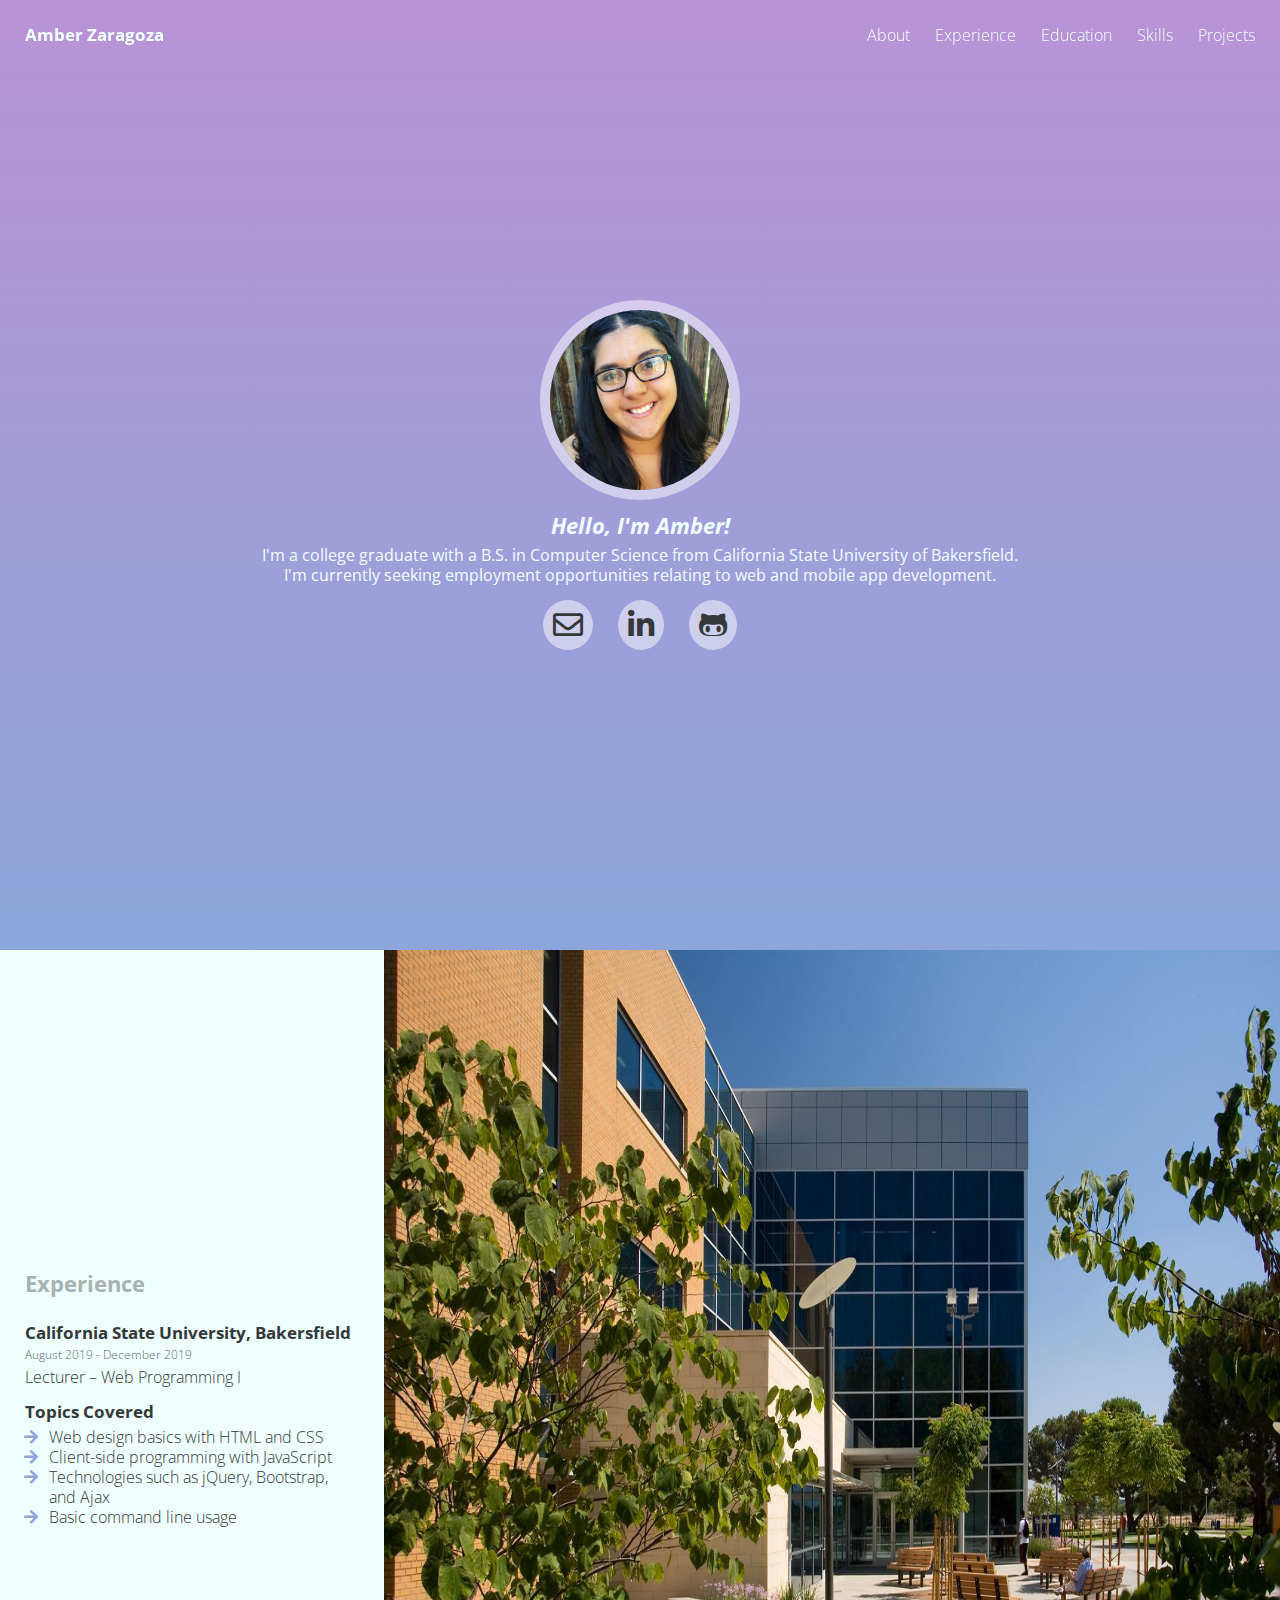
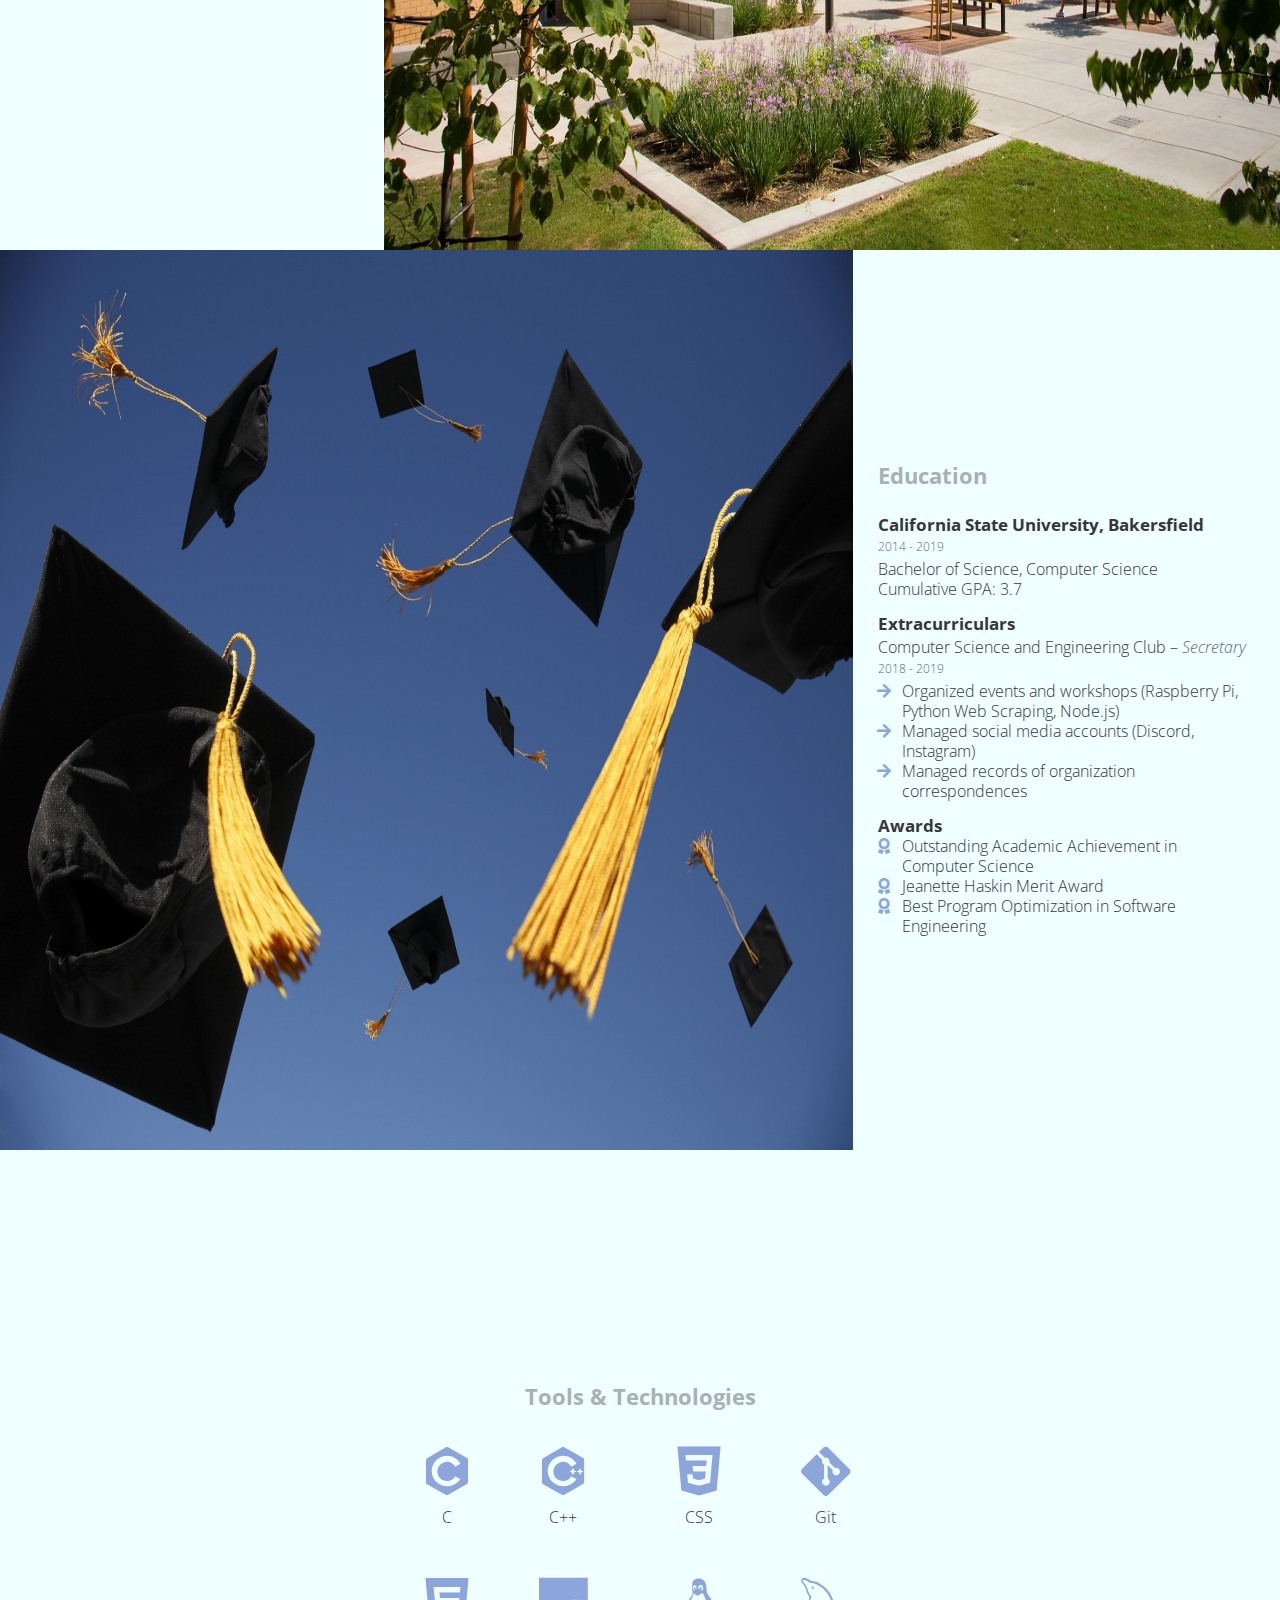
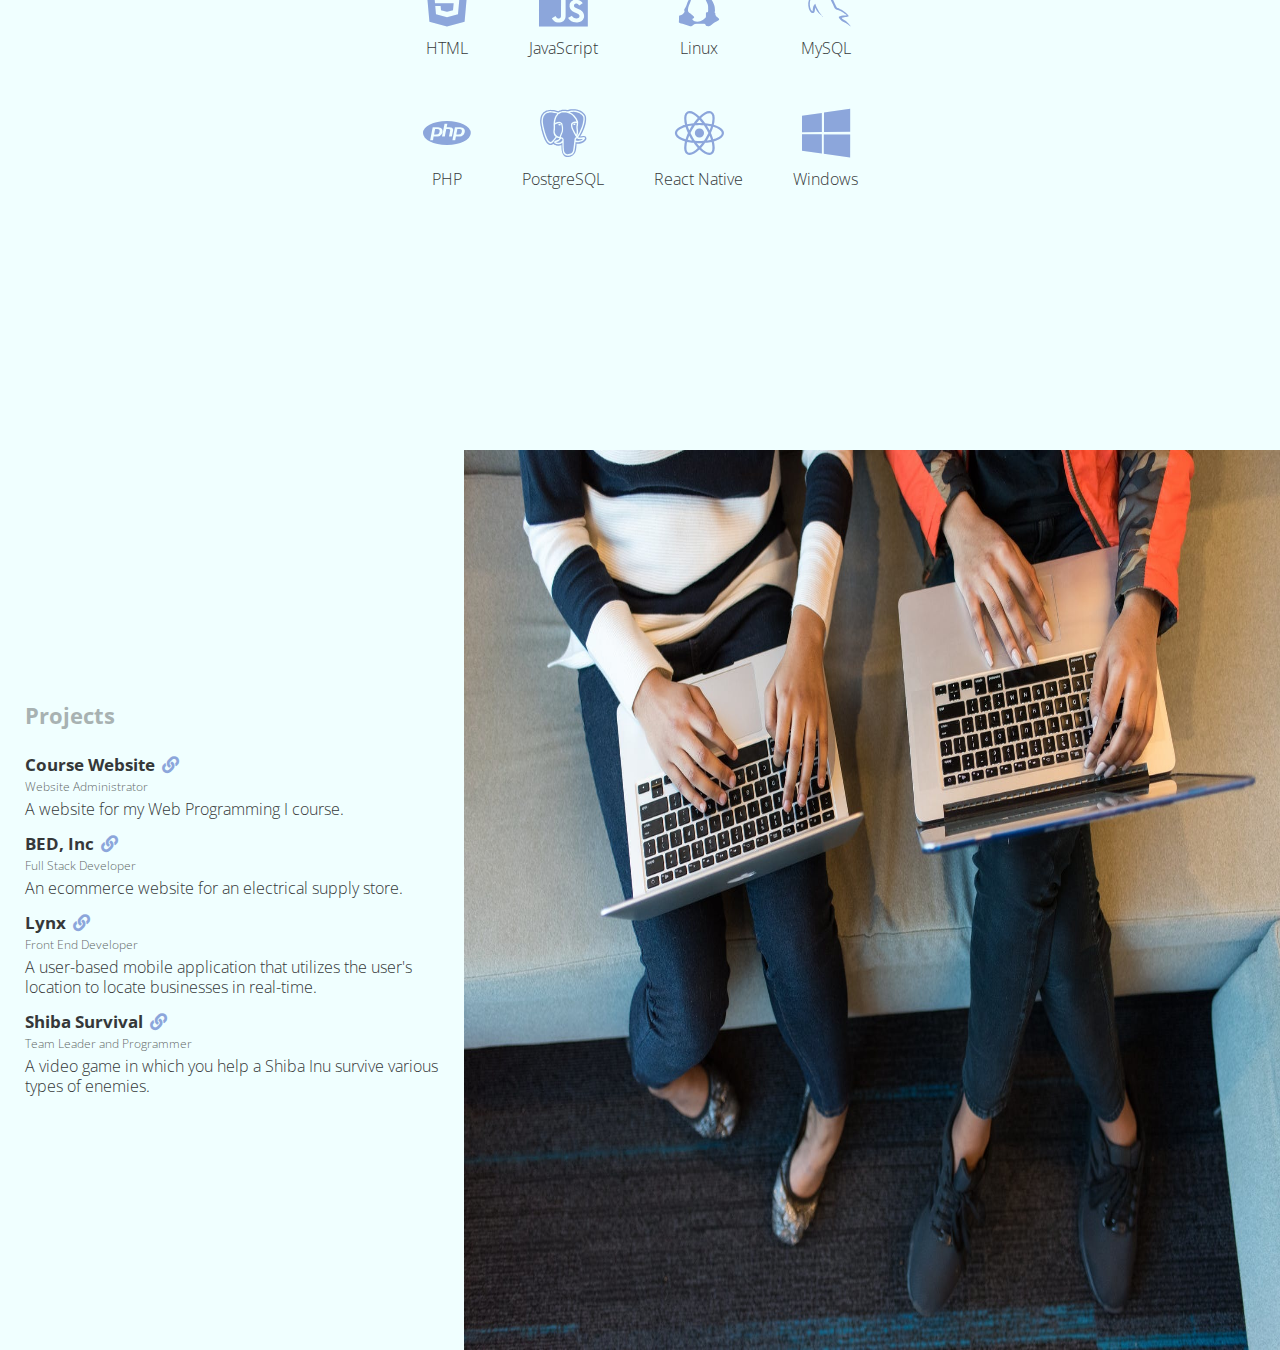
==== commit 7132380e: "Restore images" ====
--- a/index.html
+++ b/index.html
@@ -35,7 +35,7 @@
     <div class="container">
       <div id="about">
         <div class="center">
-          <img data-src="./assets/images/profile.jpg" class="profile">
+          <img src="./assets/images/profile.jpg" class="profile">
           <h4>Hello, I'm Amber!</h4>
           <p>
           I'm a college graduate with a B.S. in Computer Science from California State University of Bakersfield.
@@ -68,7 +68,7 @@
           </ul>
         </div>
         <div class="photo">
-          <img data-src="./assets/images/csub.jpg">
+          <img src="./assets/images/csub.jpg">
         </div>
       </div>
       <div id="education">
@@ -162,7 +162,7 @@
           <p>A video game in which you help a Shiba Inu survive various types of enemies.</p>
         </div>
         <div class="photo">
-          <img data-src="./assets/images/group.jpg">
+          <img src="./assets/images/group.jpg">
         </div>
       </div>
     </div>
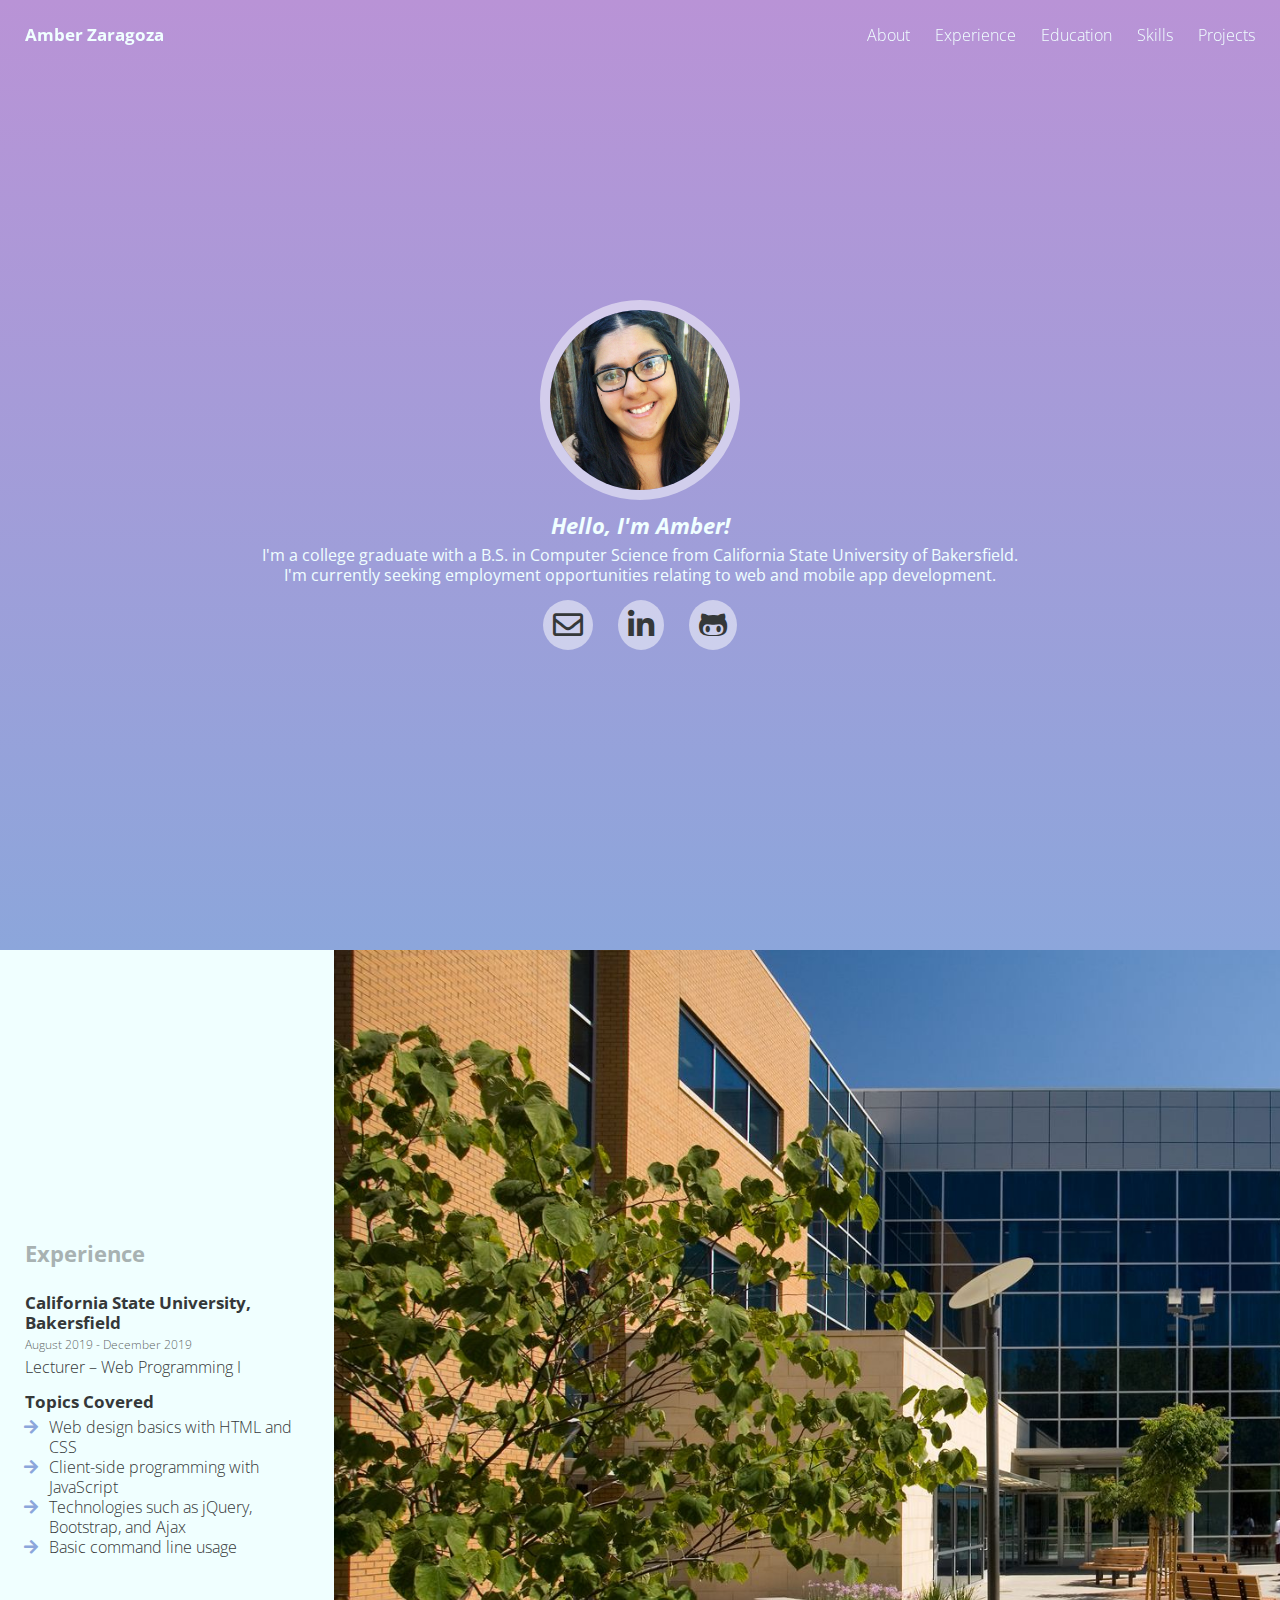
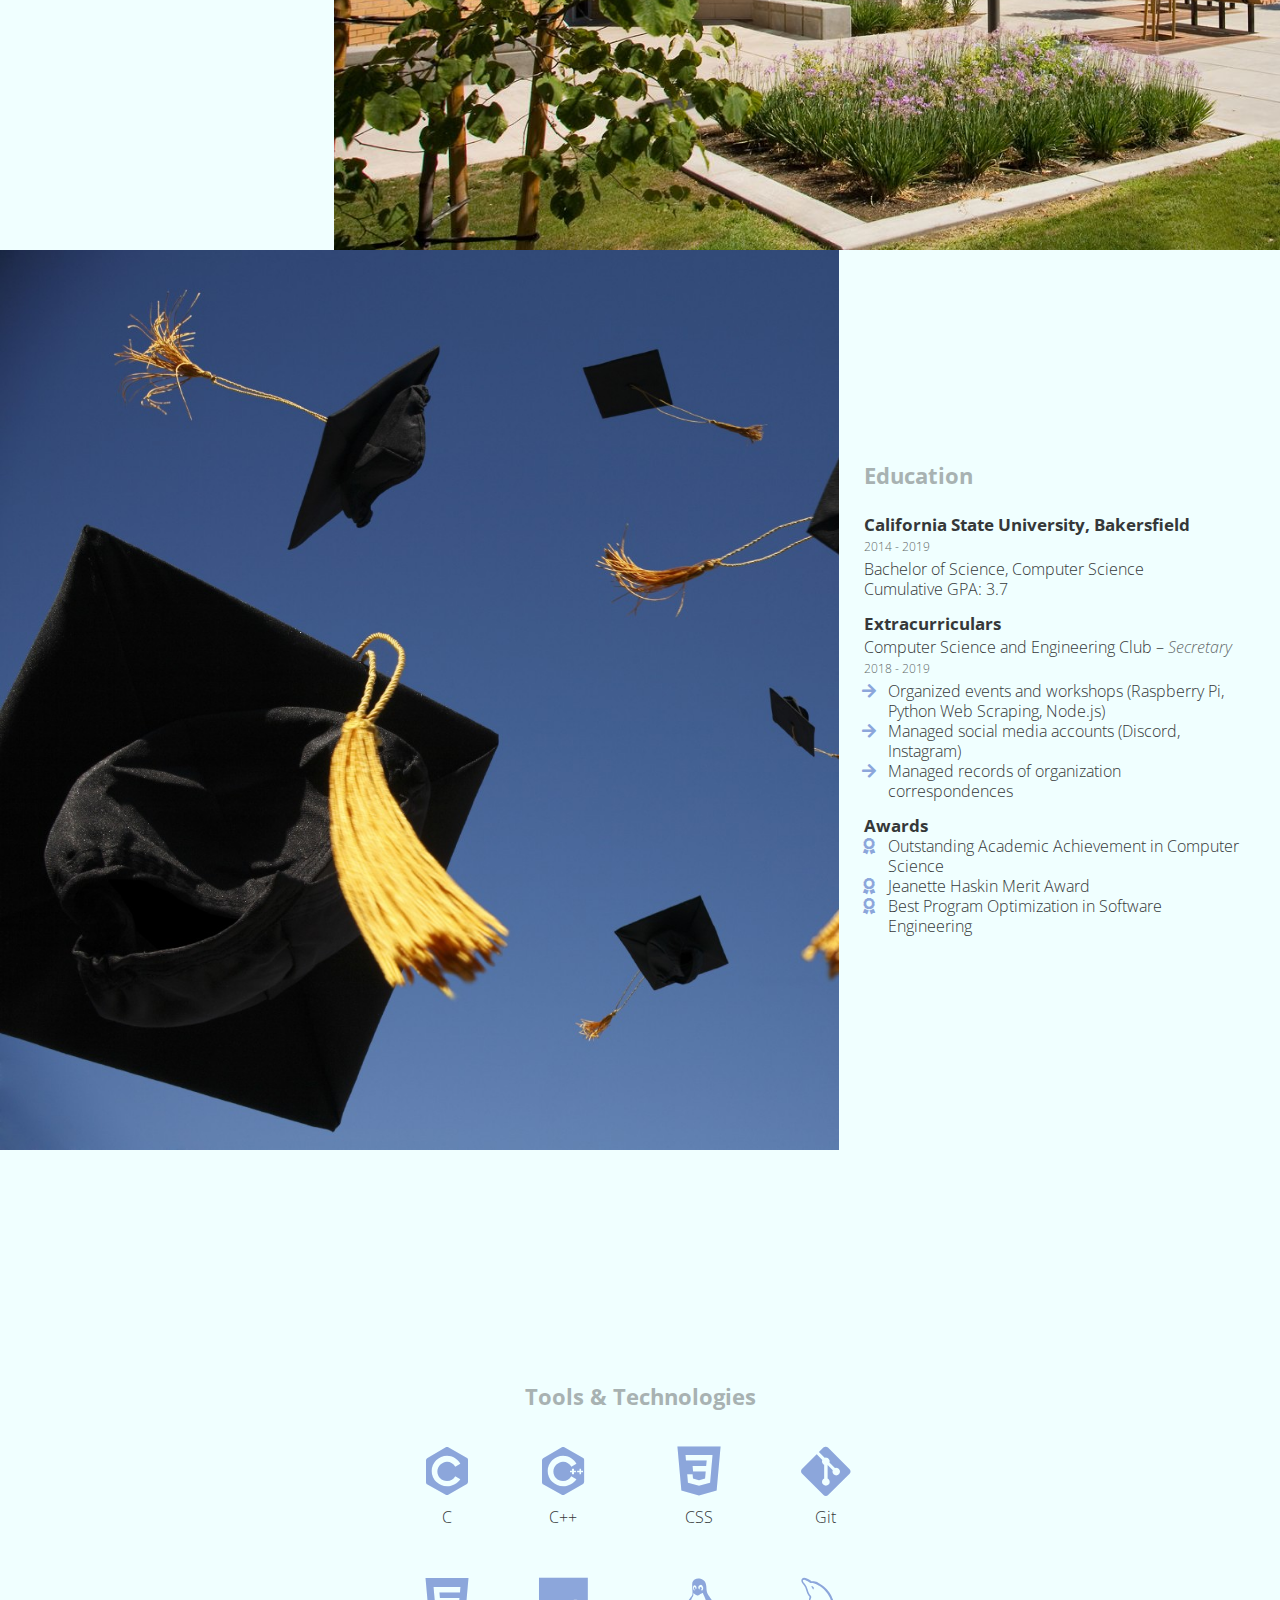
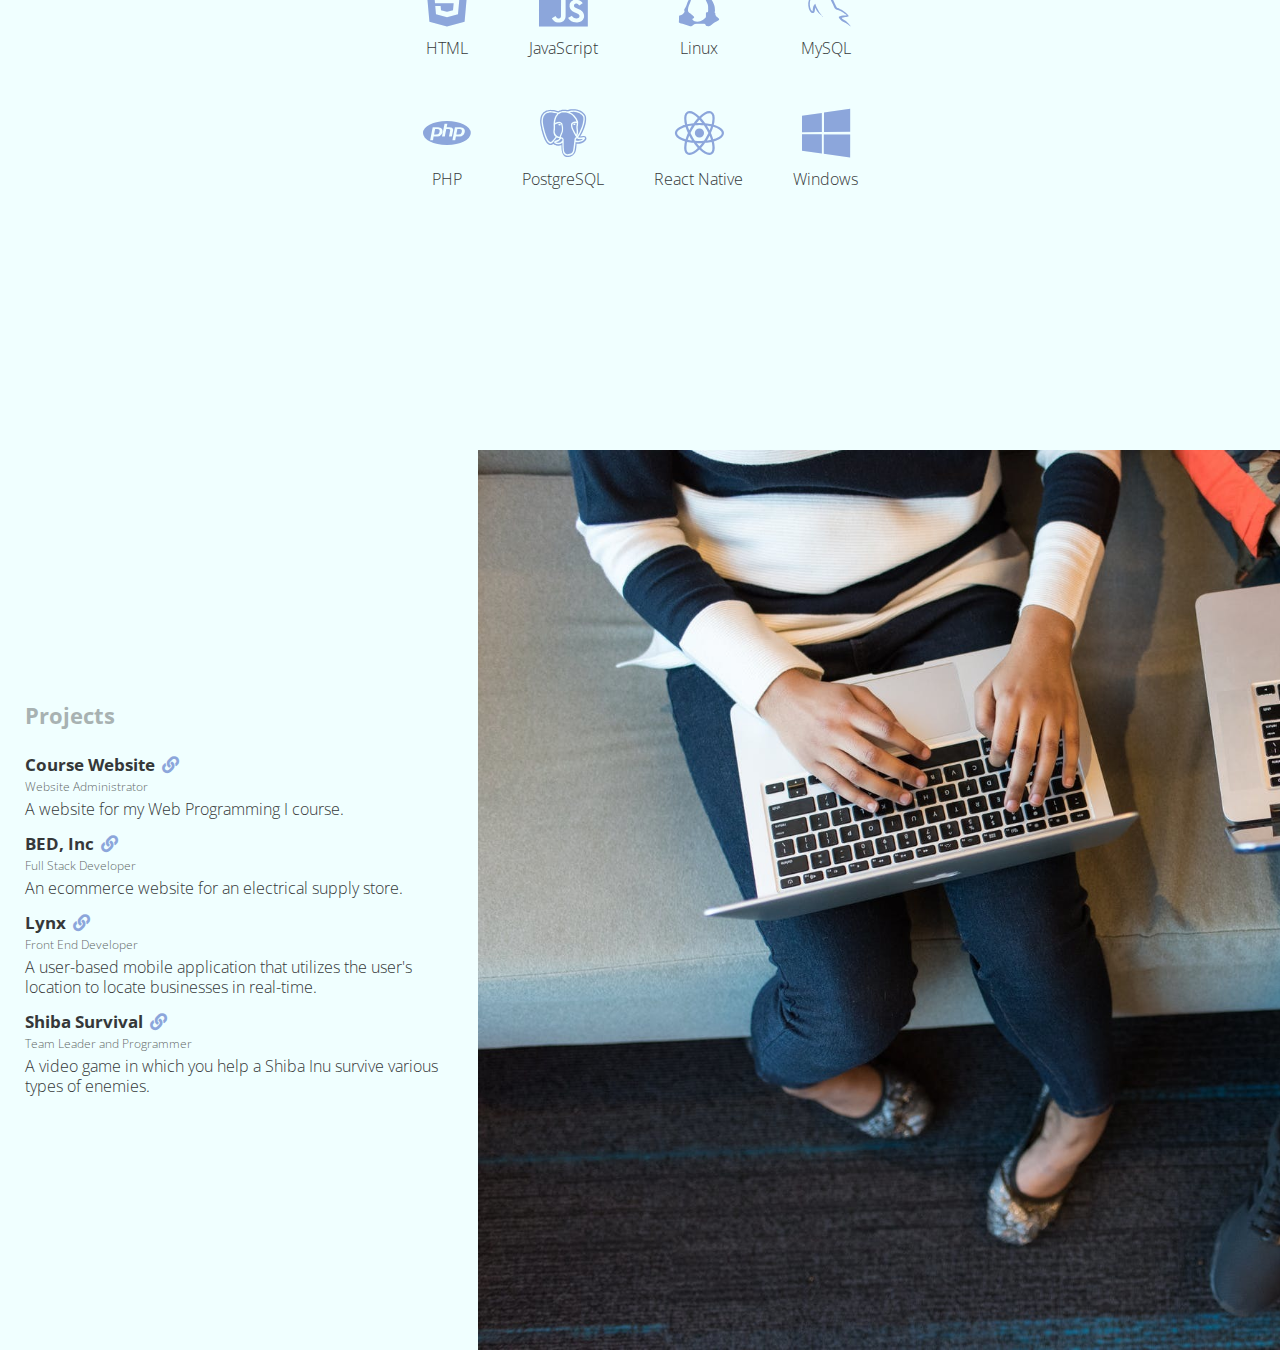
==== commit 08ed12e0: "Fixed distored images on resize" ====
--- a/index.html
+++ b/index.html
@@ -67,14 +67,10 @@
             <li><span class="fa-li"><i class="fas fa-arrow-right"></i></span>Basic command line usage</li>
           </ul>
         </div>
-        <div class="photo">
-          <img src="./assets/images/csub.jpg">
-        </div>
+        <div class="csub photo"></div>
       </div>
       <div id="education">
-        <div class="photo">
-          <img src="./assets/images/graduation-caps.jpg">
-        </div>
+        <div class="grad photo"></div>
         <div class="info">
           <header>Education</header>
           <h2>California State University, Bakersfield</h2>
@@ -161,9 +157,7 @@
           <p class="subline">Team Leader and Programmer</p>
           <p>A video game in which you help a Shiba Inu survive various types of enemies.</p>
         </div>
-        <div class="photo">
-          <img src="./assets/images/group.jpg">
-        </div>
+        <div class="group photo"></div>
       </div>
     </div>
     <script src="./assets/jquery/jquery-3.1.0.min.js"></script>
--- a/assets/style.min.css
+++ b/assets/style.min.css
@@ -1 +1 @@
-:root{--background:azure;--header:#a8b2b2;--subheader:#646a6a;--text:#353839;--accent1:#8ca6db;--accent2:#b993d6}*{-webkit-box-sizing:border-box;box-sizing:border-box;margin:0;padding:0}a{text-decoration:none}body{background-color:var(--background);color:var(--text);font-family:'Open Sans',sans-serif;font-size:16px;font-weight:300;line-height:125%;width:100%}h2,h3,header{font-weight:700}h2,h3{font-size:17px}h2:not(:first-child),h3{margin-top:15px}h4{font-weight:700;font-style:italic;font-size:22px;margin-bottom:10px}header{color:var(--header);font-size:22px;margin-bottom:15px}img{display:block;height:auto;max-width:100%}nav{padding:25px;position:fixed;width:100%;z-index:999}nav a{color:azure}nav ul{list-style-type:none}nav li{display:inline-block}table{border-collapse:collapse;text-align:center}table td{padding:25px}table td .icon{color:var(--accent1);font-size:50px;-webkit-transition:color ease-in-out 300ms;-o-transition:color ease-in-out 300ms;transition:color ease-in-out 300ms}table td .icon:hover{color:var(--accent2);-webkit-transition:color ease-in-out 300ms;-o-transition:color ease-in-out 300ms;transition:color ease-in-out 300ms}table td .label{color:var(--text);font-size:16px;margin-top:10px}#about{background-image:url(./images/shattered.png),-webkit-gradient(linear,left top,left bottom,from(var(--accent2)),to(var(--accent1)));background-image:url(./images/shattered.png),-o-linear-gradient(var(--accent2),var(--accent1));background-image:url(./images/shattered.png),linear-gradient(var(--accent2),var(--accent1));color:azure;font-weight:400;padding:25px;text-align:center}#experience,#education,#projects,#skills,.center{display:-webkit-box;display:-ms-flexbox;display:flex;height:100vh}#experience,#education,#projects{-moz-flex-direction:row;-ms-flex-direction:row;-webkit-box-orient:horizontal;-webkit-box-direction:normal;flex-direction:row;-webkit-box-pack:stretch;-ms-flex-pack:stretch;justify-content:stretch;overflow:hidden}#projects .fas{margin-left:3px}#skills,.center{-moz-flex-direction:column;-ms-flex-direction:column;-webkit-box-orient:vertical;-webkit-box-direction:normal;flex-direction:column;-webkit-box-align:center;-ms-flex-align:center;align-items:center;-webkit-box-pack:center;-ms-flex-pack:center;justify-content:center;padding:0 25px}#skills{padding:0 25px}.clearfix{clear:both}.fa-ul{margin-left:1.5em;margin-right:1em}.fas{color:var(--accent1);font-weight:700!important;margin-right:5px;-webkit-transition:color ease-in-out 300ms;-o-transition:color ease-in-out 300ms;transition:color ease-in-out 300ms}.fas:hover{color:var(--accent2);-webkit-transition:color ease-in-out 300ms;-o-transition:color ease-in-out 300ms;transition:color ease-in-out 300ms}.info{padding:0 25px;display:-webkit-box;display:-ms-flexbox;display:flex;-moz-flex-direction:column;-ms-flex-direction:column;-webkit-box-orient:vertical;-webkit-box-direction:normal;flex-direction:column;-webkit-box-pack:center;-ms-flex-pack:center;justify-content:center;font-size:16px}.left{float:left}.photo{display:-webkit-box;display:-ms-flexbox;display:flex;-ms-flex-line-pack:center;align-content:center;max-width:70%}.profile{border:10px solid rgba(255,255,255,.5);border-radius:100%;margin:0 auto;margin-bottom:15px;max-width:200px;max-height:200px}.right{float:right}.right li{padding-left:25px}.contact-links{margin-top:15px}.contact-links a{background-color:rgba(255,255,255,.5);display:inline-block;font-size:30px;padding:10px;border-radius:100%;color:var(--text)}.contact-links a:not(:last-child){margin-right:25px}.subheader{color:var(--subheader)}.subline{color:var(--subheader);font-size:12px;margin:2px 0}.title{display:none}@media screen and (max-width:768px){body{font-size:16px}nav{display:none}table{text-align:left}table td,table tr{display:inline-block}table td{padding:5px 5px 5px 0}#about,#experience,#education,#projects,#skills{height:auto}#experience,#education,#projects{padding:25px 0;-moz-flex-direction:column;-ms-flex-direction:column;-webkit-box-orient:vertical;-webkit-box-direction:normal;flex-direction:column}#skills{-webkit-box-align:flex-start;-ms-flex-align:flex-start;align-items:flex-start}.center{height:auto}.label,.linebreak,.photo{display:none}.title{display:block;margin-bottom:15px}}
+:root{--background:#f0ffff;--header:#a8b2b2;--subheader:#646a6a;--text:#353839;--accent1:#8ca6db;--accent2:#b993d6}*{-webkit-box-sizing:border-box;box-sizing:border-box;margin:0;padding:0}a{text-decoration:none}body{background-color:var(--background);color:var(--text);font-family:'Open Sans',sans-serif;font-size:16px;font-weight:300;line-height:125%;width:100%}h2,h3,header{font-weight:700}h2,h3{font-size:17px}h2:not(:first-child),h3{margin-top:15px}h4{font-weight:700;font-style:italic;font-size:22px;margin-bottom:10px}header{color:var(--header);font-size:22px;margin-bottom:15px}img{display:block;height:auto;max-width:100%}nav{padding:25px;position:fixed;width:100%;z-index:999}nav a{color:azure}nav ul{list-style-type:none}nav li{display:inline-block}table{border-collapse:collapse;text-align:center}table td{padding:25px}table td .icon{color:var(--accent1);font-size:50px;-webkit-transition:color ease-in-out .3s;-o-transition:color ease-in-out .3s;transition:color ease-in-out .3s}table td .icon:hover{color:var(--accent2);-webkit-transition:color ease-in-out .3s;-o-transition:color ease-in-out .3s;transition:color ease-in-out .3s}table td .label{color:var(--text);font-size:16px;margin-top:10px}#about{background-image:url(images/shattered.png),-webkit-gradient(linear,left top,left bottom,from(var(--accent2)),to(var(--accent1)));background-image:url(images/shattered.png),-o-linear-gradient(var(--accent2),var(--accent1));background-image:url(images/shattered.png),linear-gradient(var(--accent2),var(--accent1));color:azure;font-weight:400;padding:25px;text-align:center}#education,#experience,#projects,#skills,.center{display:-webkit-box;display:-ms-flexbox;display:flex;width:100%;height:100vh}#education,#experience,#projects{-moz-flex-direction:row;-ms-flex-direction:row;-webkit-box-orient:horizontal;-webkit-box-direction:normal;flex-direction:row;-webkit-box-pack:stretch;-ms-flex-pack:stretch;justify-content:stretch;overflow:hidden}#projects .fas{margin-left:3px}#skills,.center{-moz-flex-direction:column;-ms-flex-direction:column;-webkit-box-orient:vertical;-webkit-box-direction:normal;flex-direction:column;-webkit-box-align:center;-ms-flex-align:center;align-items:center;-webkit-box-pack:center;-ms-flex-pack:center;justify-content:center;padding:0 25px}#skills{padding:0 25px}.clearfix{clear:both}.fa-ul{margin-left:1.5em;margin-right:1em}.fas{color:var(--accent1);font-weight:700!important;margin-right:5px;-webkit-transition:color ease-in-out .3s;-o-transition:color ease-in-out .3s;transition:color ease-in-out .3s}.fas:hover{color:var(--accent2);-webkit-transition:color ease-in-out .3s;-o-transition:color ease-in-out .3s;transition:color ease-in-out .3s}.info{padding:0 25px;display:-webkit-box;display:-ms-flexbox;display:flex;-moz-flex-direction:column;-ms-flex-direction:column;-webkit-box-orient:vertical;-webkit-box-direction:normal;flex-direction:column;-webkit-box-pack:center;-ms-flex-pack:center;justify-content:center;font-size:16px}.left{float:left}.csub{background-image:url(images/csub.jpg)}.grad{background-image:url(images/graduation-caps.jpg)}.group{background-image:url(images/group.jpg)}.photo{background-repeat:no-repeat;background-size:cover;display:-webkit-box;display:-ms-flexbox;display:flex;-ms-flex-line-pack:center;align-content:center;flex-basis:100%}.profile{border:10px solid rgba(255,255,255,.5);border-radius:100%;margin:0 auto;margin-bottom:15px;max-width:200px;max-height:200px}.right{float:right}.right li{padding-left:25px}.contact-links{margin-top:15px}.contact-links a{background-color:rgba(255,255,255,.5);display:inline-block;font-size:30px;padding:10px;border-radius:100%;color:var(--text)}.contact-links a:not(:last-child){margin-right:25px}.subheader{color:var(--subheader)}.subline{color:var(--subheader);font-size:12px;margin:2px 0}.title{display:none}@media screen and (max-width:768px){body{font-size:16px}nav{display:none}table{text-align:left}table td,table tr{display:inline-block}table td{padding:5px 5px 5px 0}#about,#education,#experience,#projects,#skills{height:auto}#education,#experience,#projects{padding:25px 0;-moz-flex-direction:column;-ms-flex-direction:column;-webkit-box-orient:vertical;-webkit-box-direction:normal;flex-direction:column}#skills{-webkit-box-align:flex-start;-ms-flex-align:flex-start;align-items:flex-start}.center{height:auto}.label,.linebreak,.photo{display:none}.title{display:block;margin-bottom:15px}}
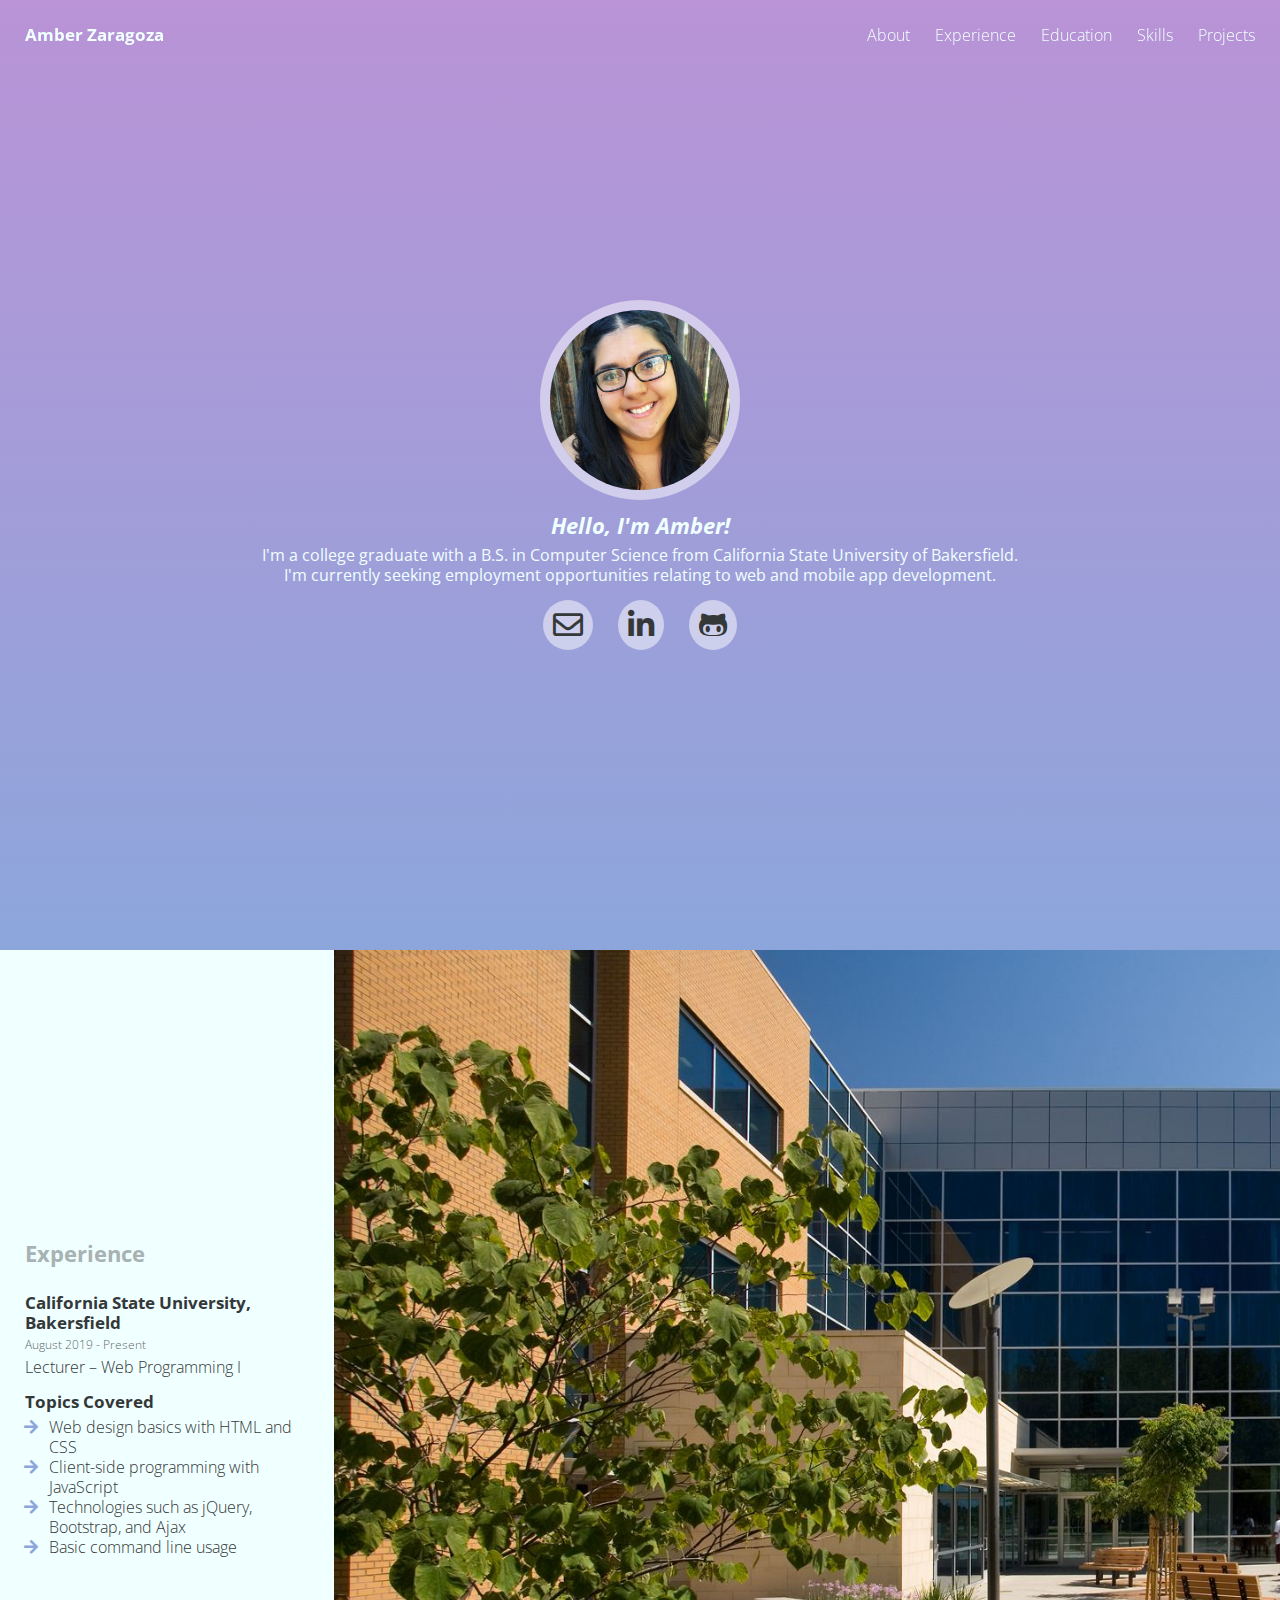
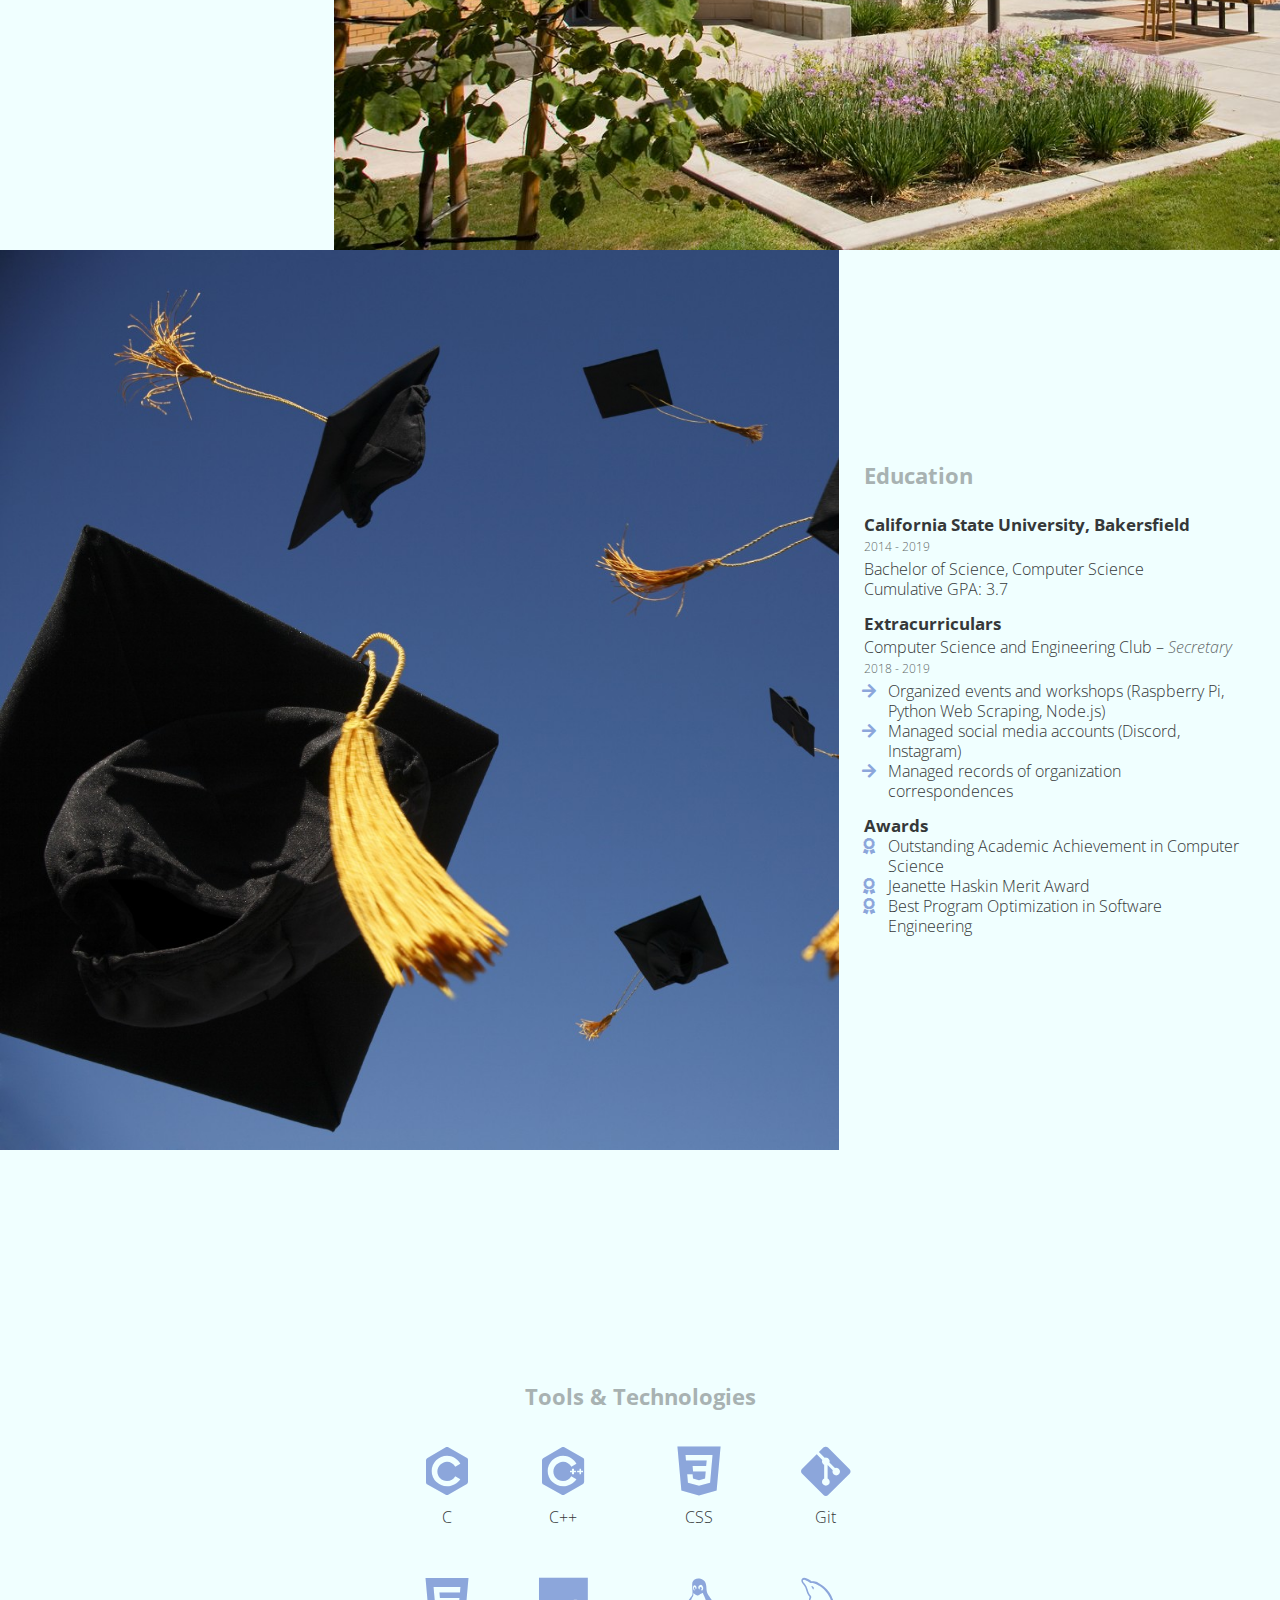
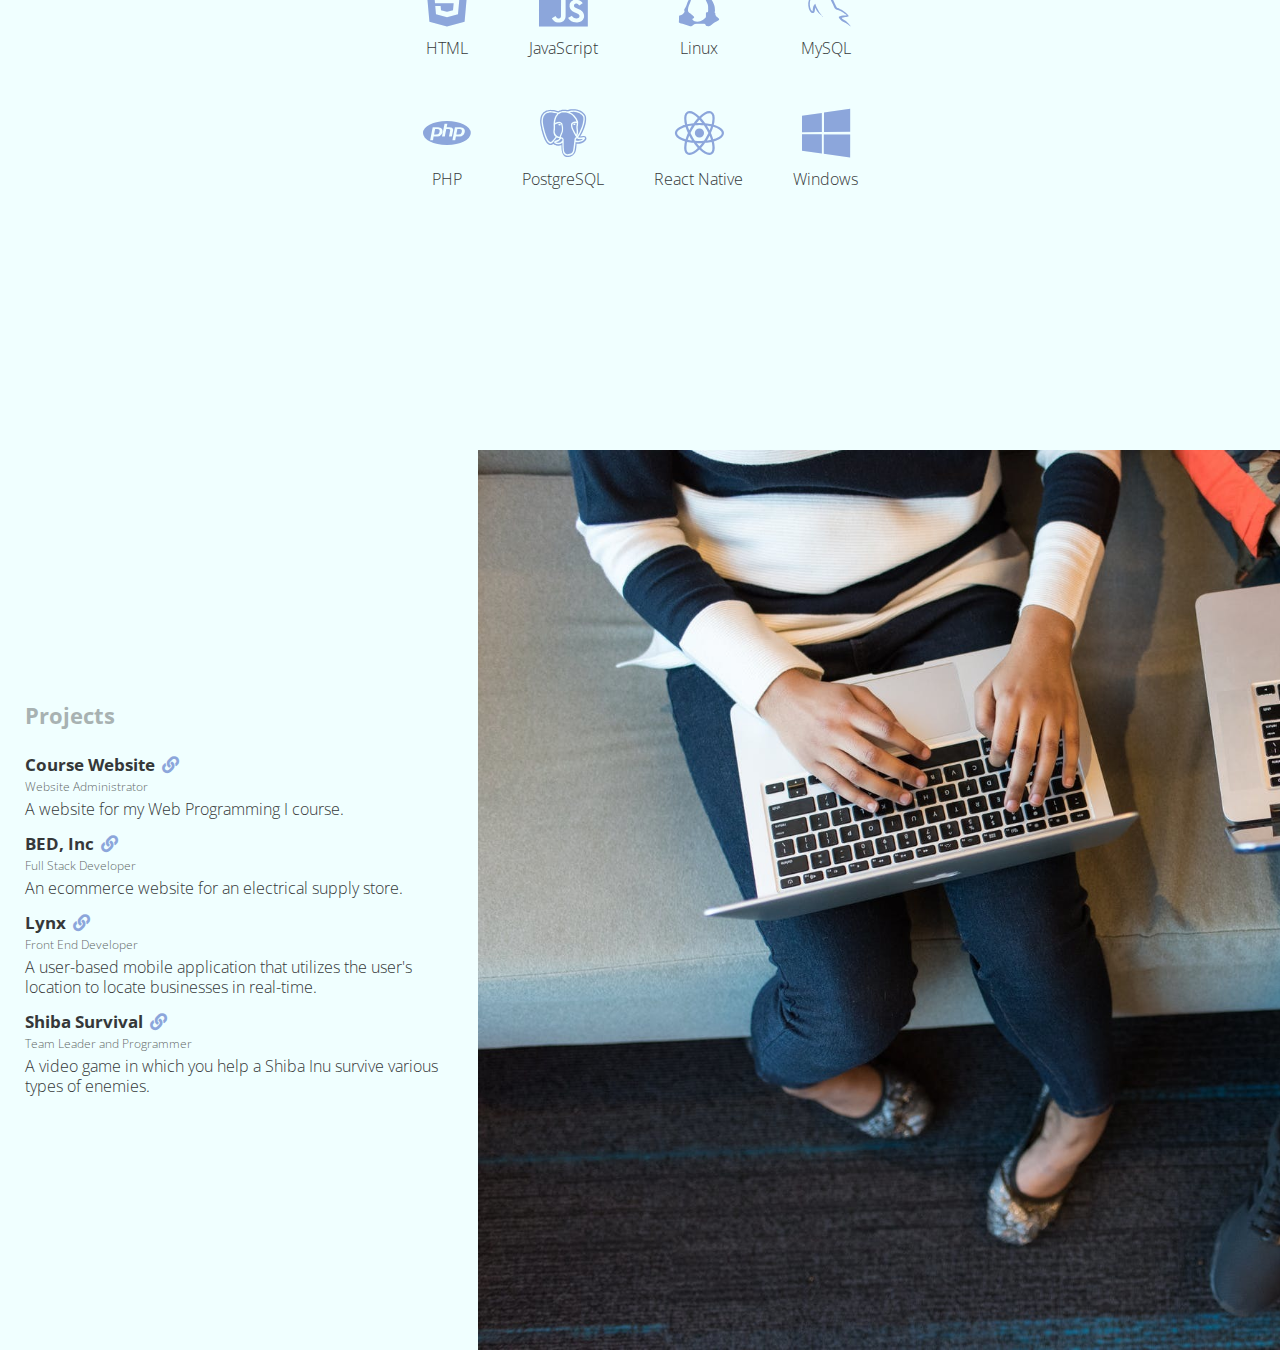
==== commit bb3a56dc: "Updated job history" ====
--- a/index.html
+++ b/index.html
@@ -57,7 +57,7 @@
         <div class="info">
           <header>Experience</header>
           <h2>California State University, Bakersfield</h2>
-          <p class="subline">August 2019 - December 2019</p>
+          <p class="subline">August 2019 - Present</p>
           <p>Lecturer &ndash; Web Programming I</p>
           <h3>Topics Covered</h3>
           <ul class="fa-ul" style="margin-top: 5px;">
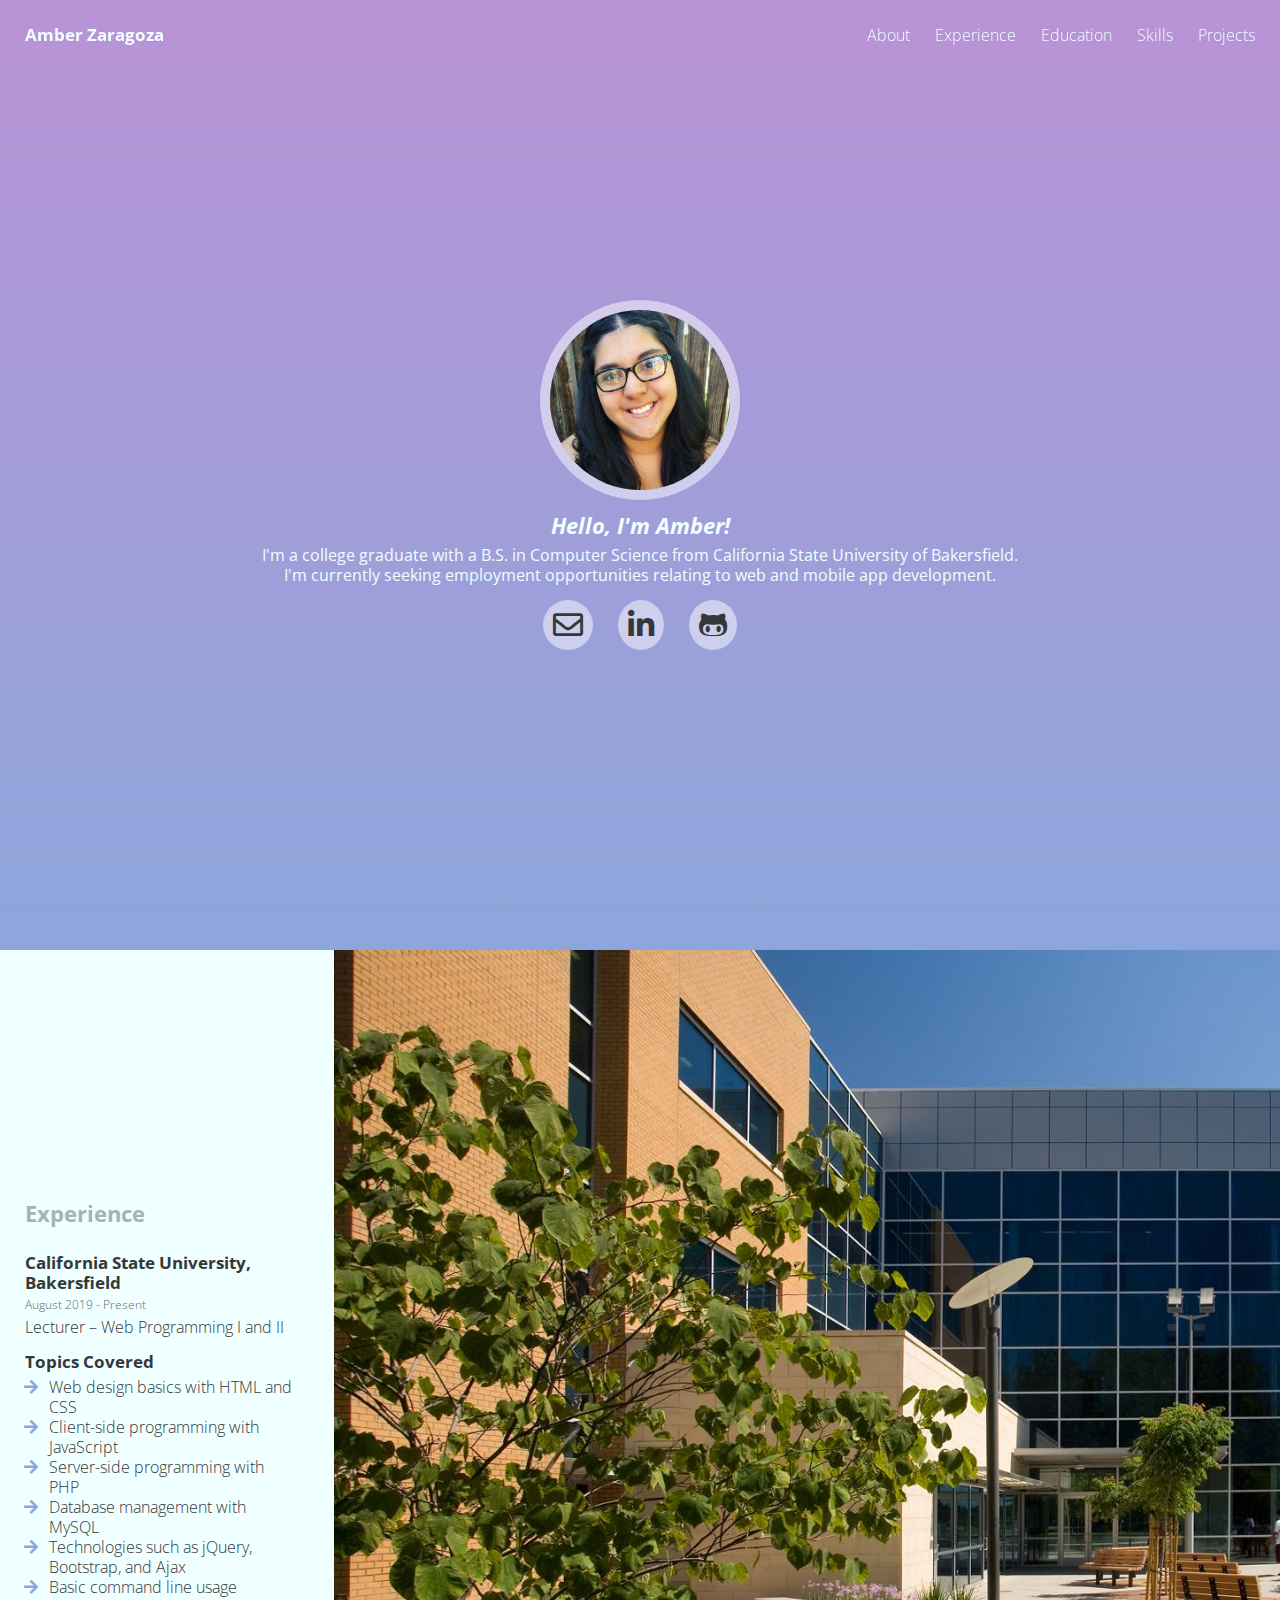
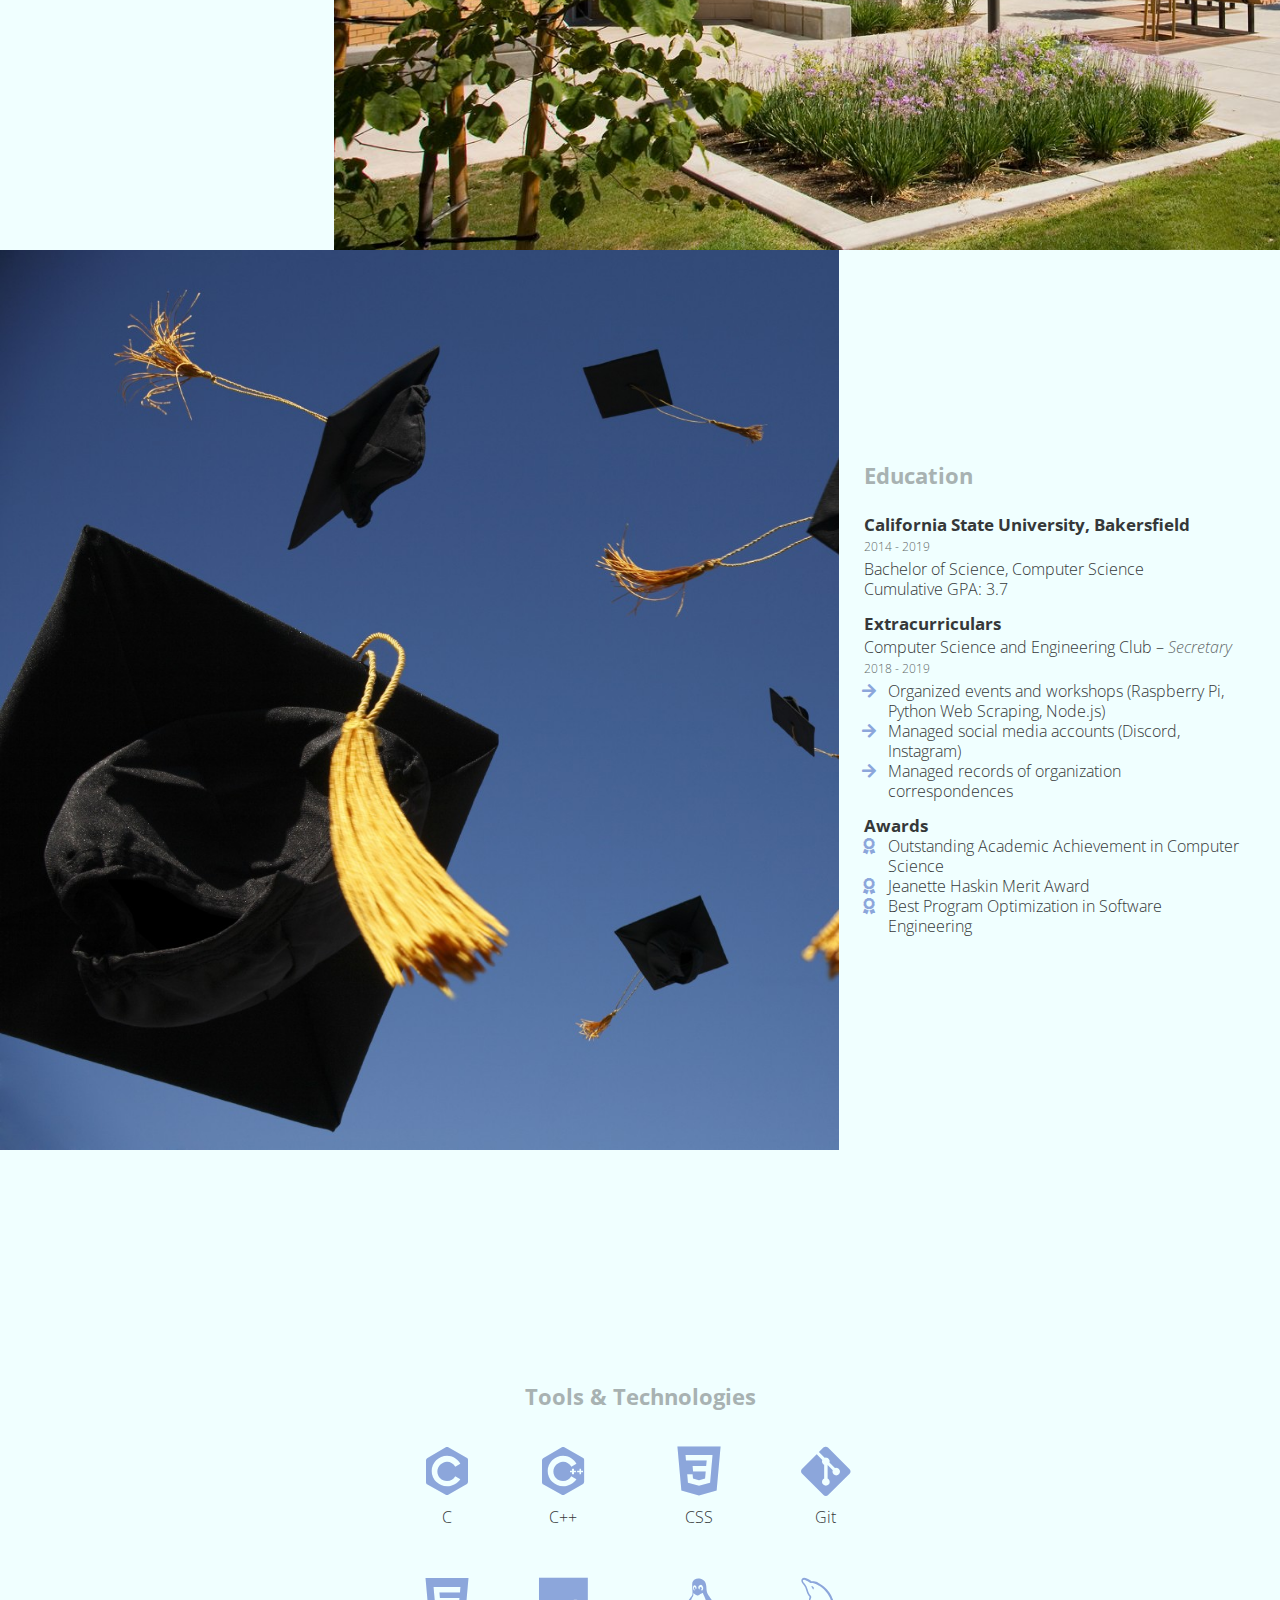
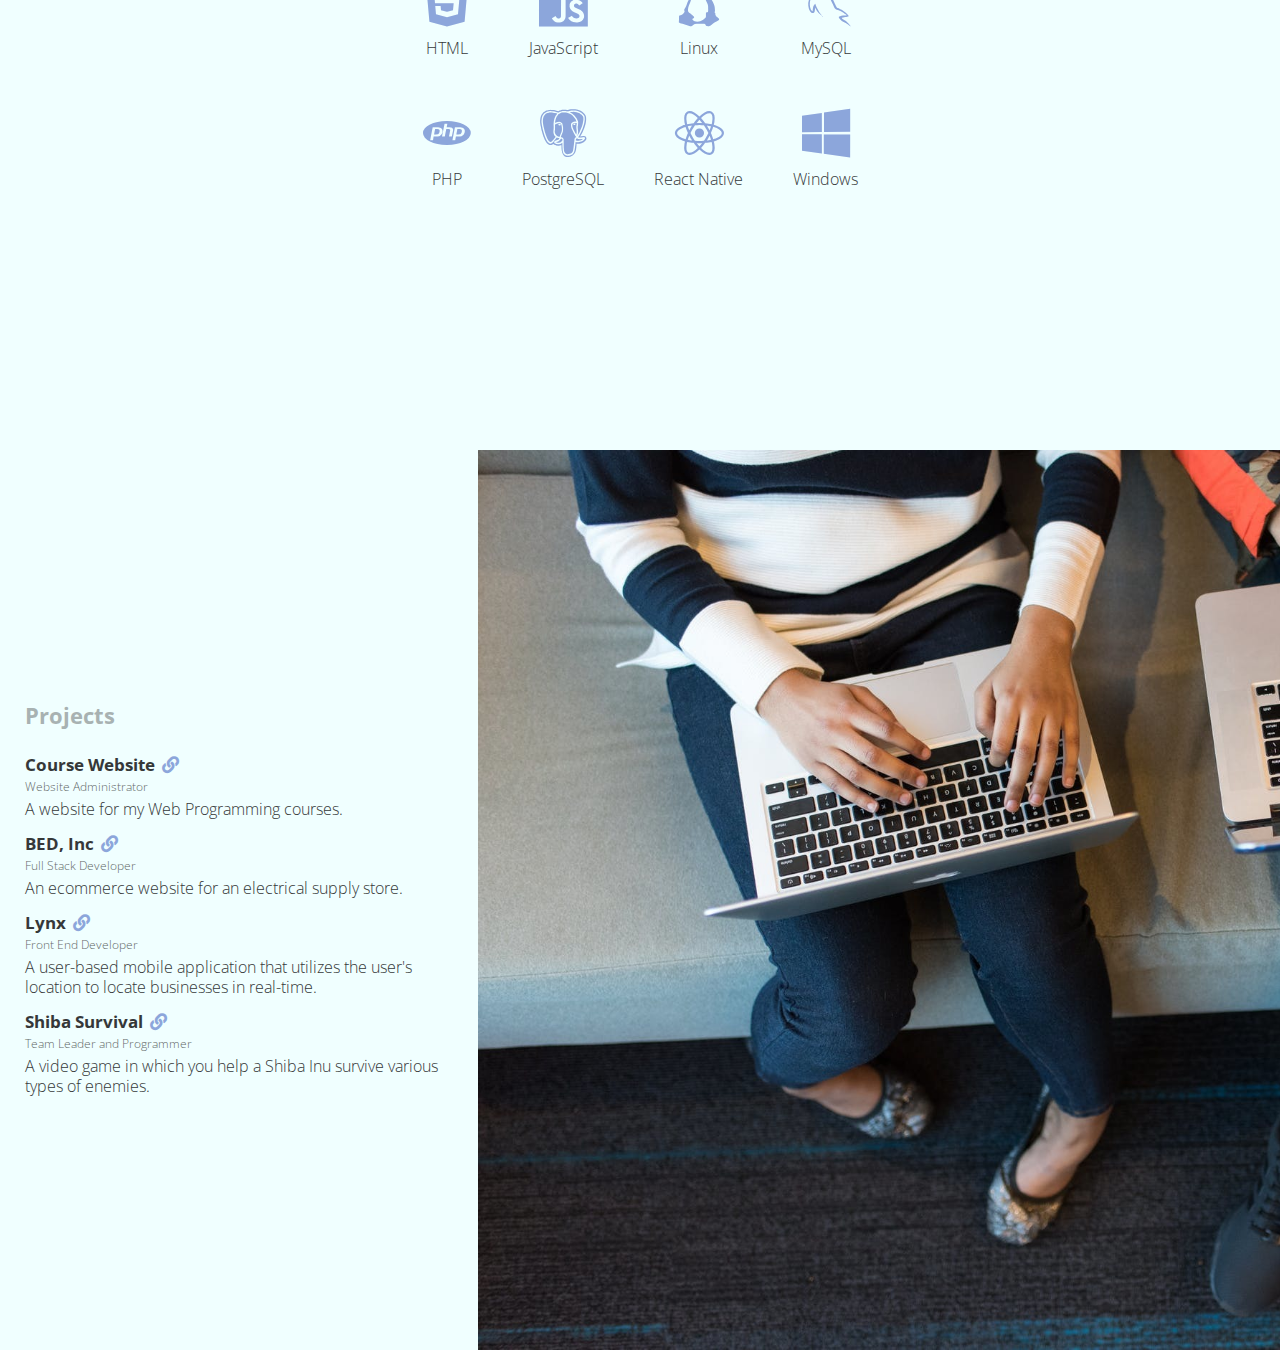
==== commit ce4151e9: "Updated experience and projects" ====
--- a/index.html
+++ b/index.html
@@ -58,11 +58,13 @@
           <header>Experience</header>
           <h2>California State University, Bakersfield</h2>
           <p class="subline">August 2019 - Present</p>
-          <p>Lecturer &ndash; Web Programming I</p>
+          <p>Lecturer &ndash; Web Programming I and II</p>
           <h3>Topics Covered</h3>
           <ul class="fa-ul" style="margin-top: 5px;">
             <li><span class="fa-li"><i class="fas fa-arrow-right"></i></span>Web design basics with HTML and CSS</li>
             <li><span class="fa-li"><i class="fas fa-arrow-right"></i></span>Client-side programming with JavaScript</li>
+            <li><span class="fa-li"><i class="fas fa-arrow-right"></i></span>Server-side programming with PHP</li>
+            <li><span class="fa-li"><i class="fas fa-arrow-right"></i></span>Database management with MySQL</li>
             <li><span class="fa-li"><i class="fas fa-arrow-right"></i></span>Technologies such as jQuery, Bootstrap, and Ajax</li>
             <li><span class="fa-li"><i class="fas fa-arrow-right"></i></span>Basic command line usage</li>
           </ul>
@@ -146,7 +148,7 @@
           <header>Projects</header>
           <h2>Course Website <a href="https://cs.csubak.edu/~amber"><i class="fas fa-link"></i></a></h2>
           <p class="subline">Website Administrator</p>
-          <p>A website for my Web Programming I course.</p>
+          <p>A website for my Web Programming courses.</p>
           <h2>BED, Inc <a href="#"><i class="fas fa-link"></i></a></h2>
           <p class="subline">Full Stack Developer</p>
           <p>An ecommerce website for an electrical supply store.</p>
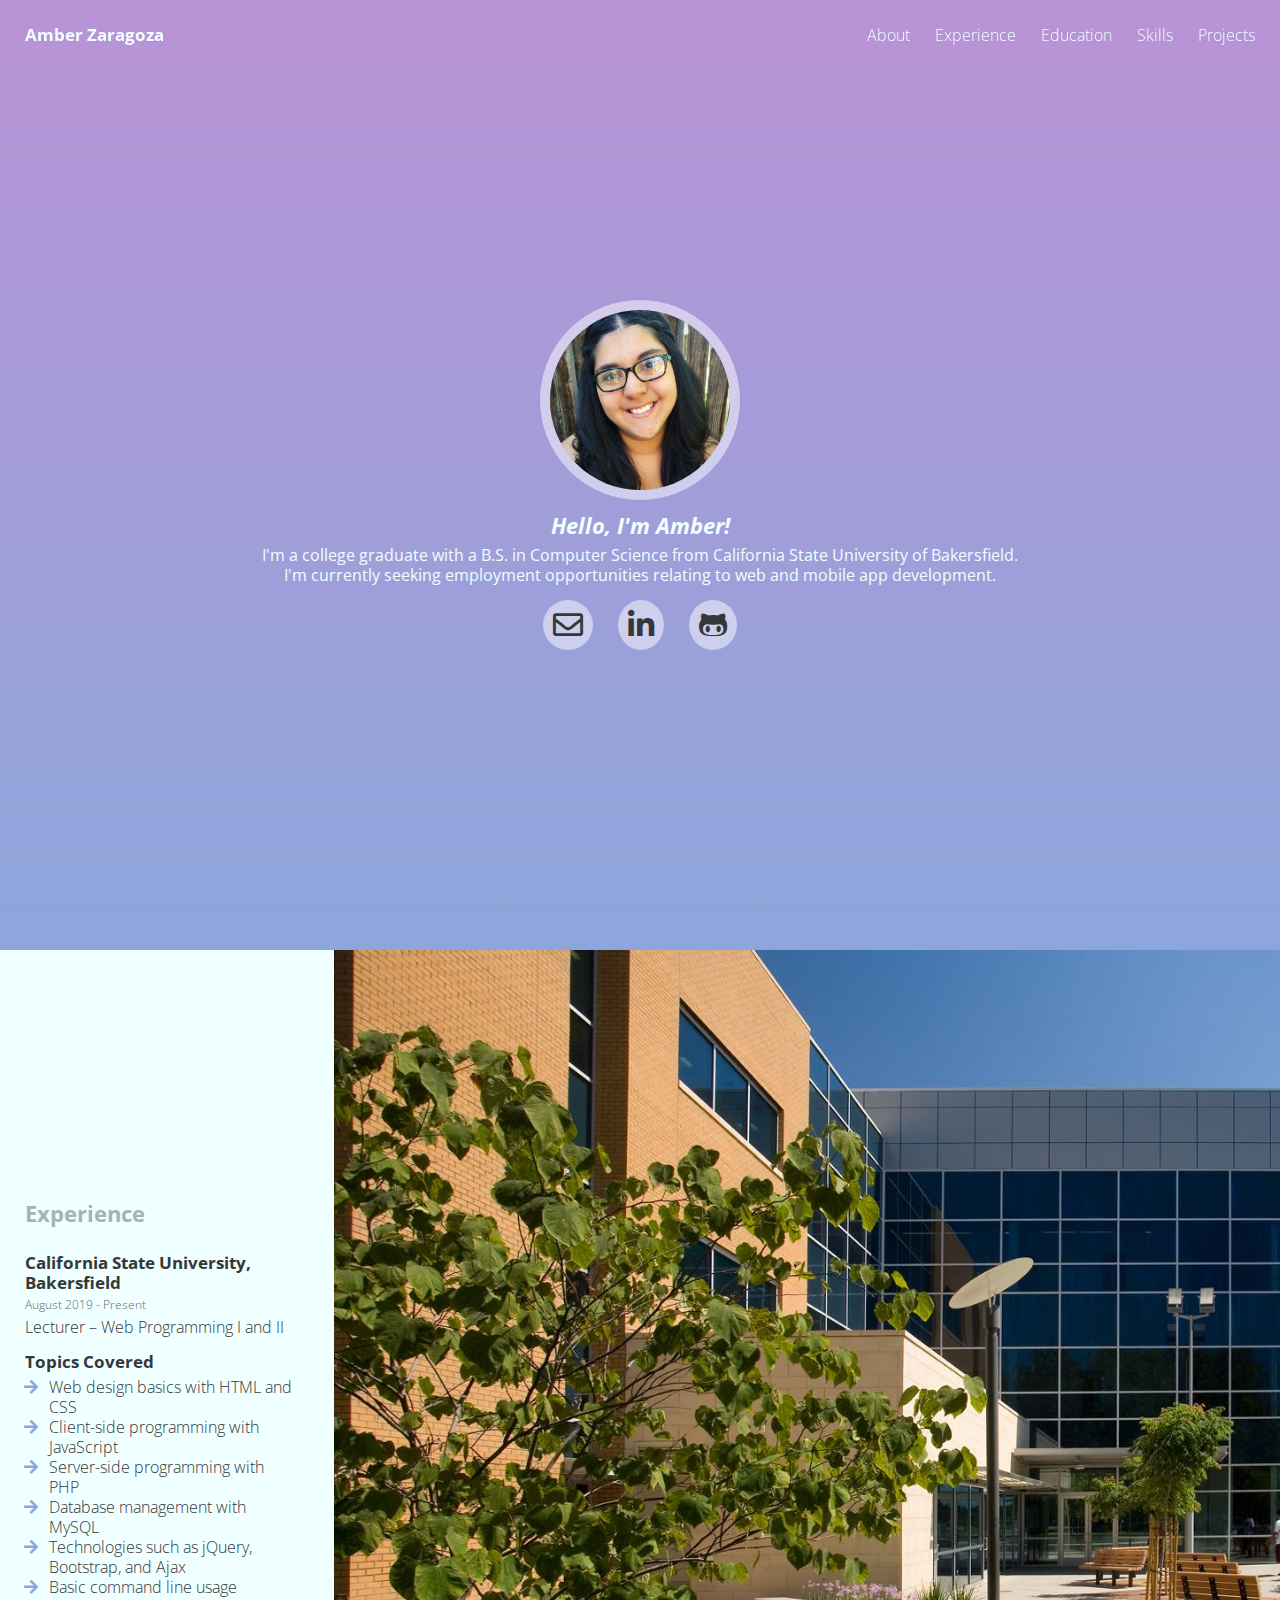
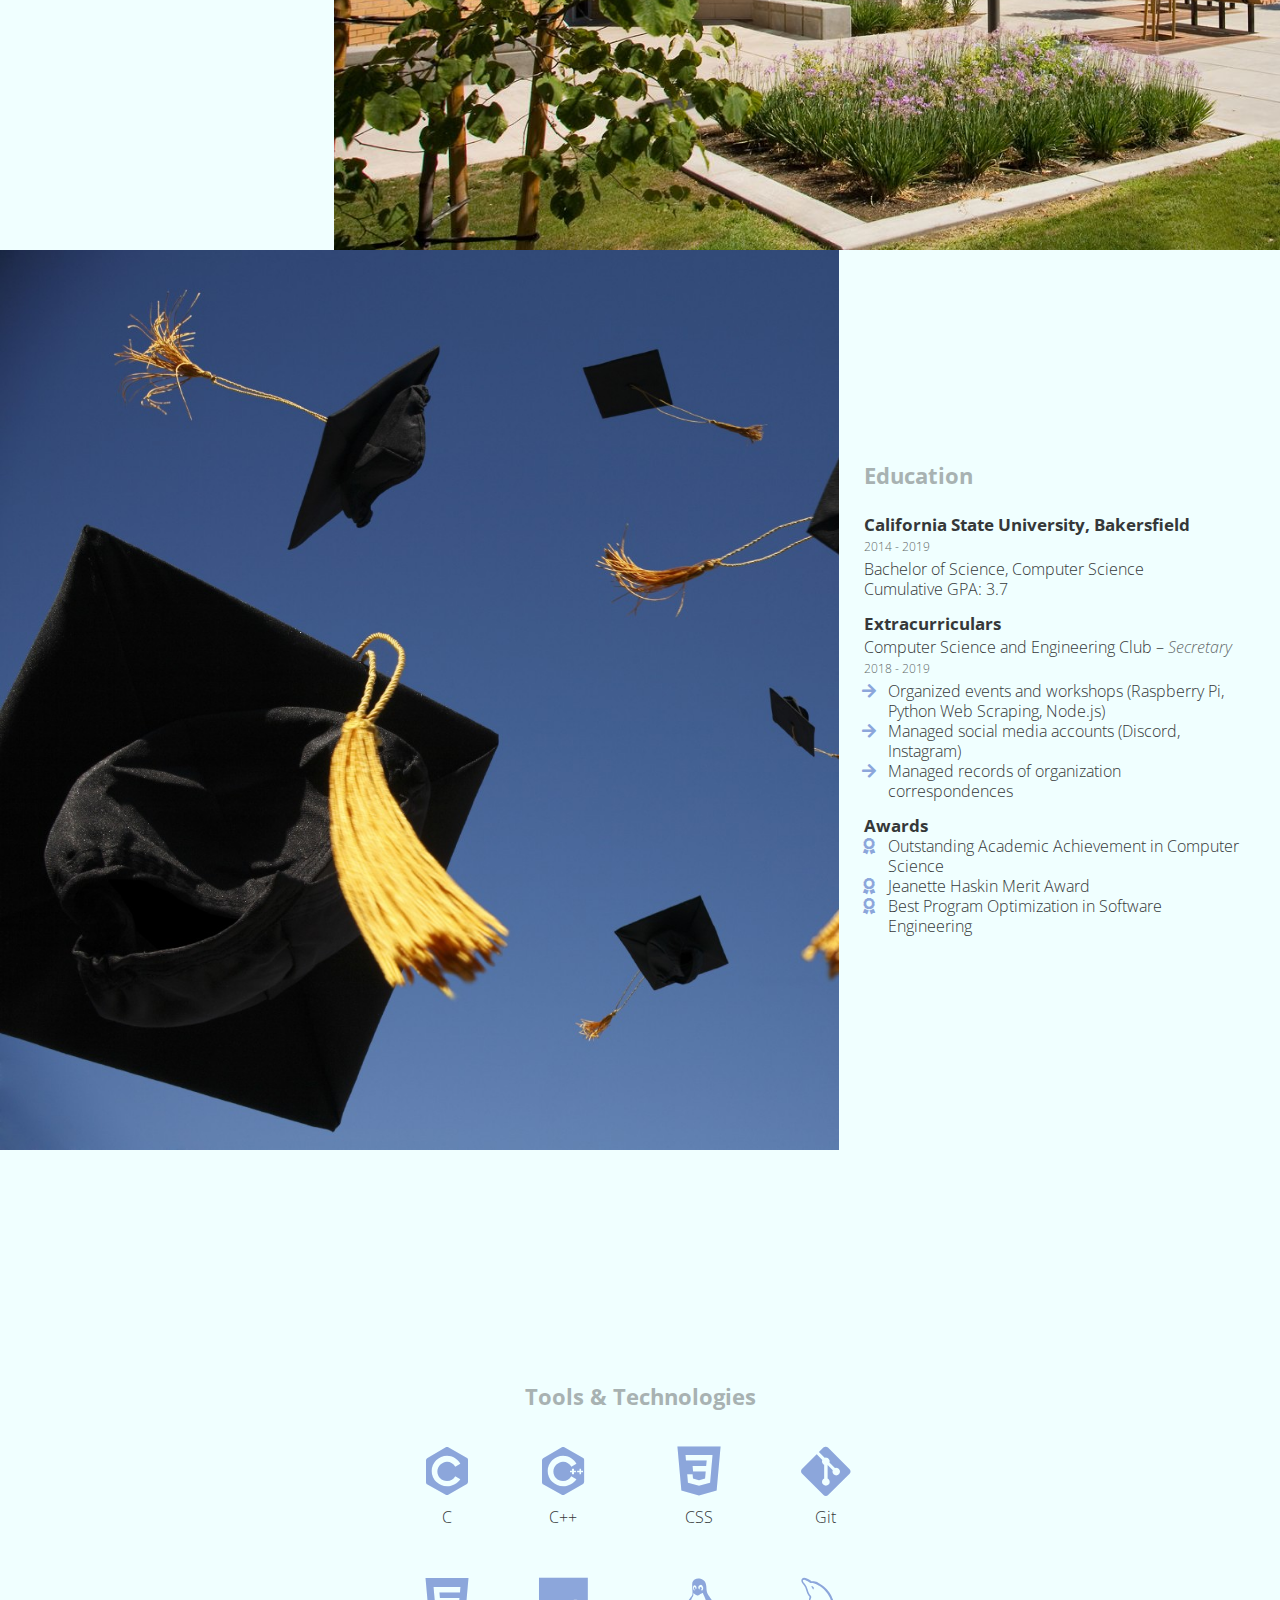
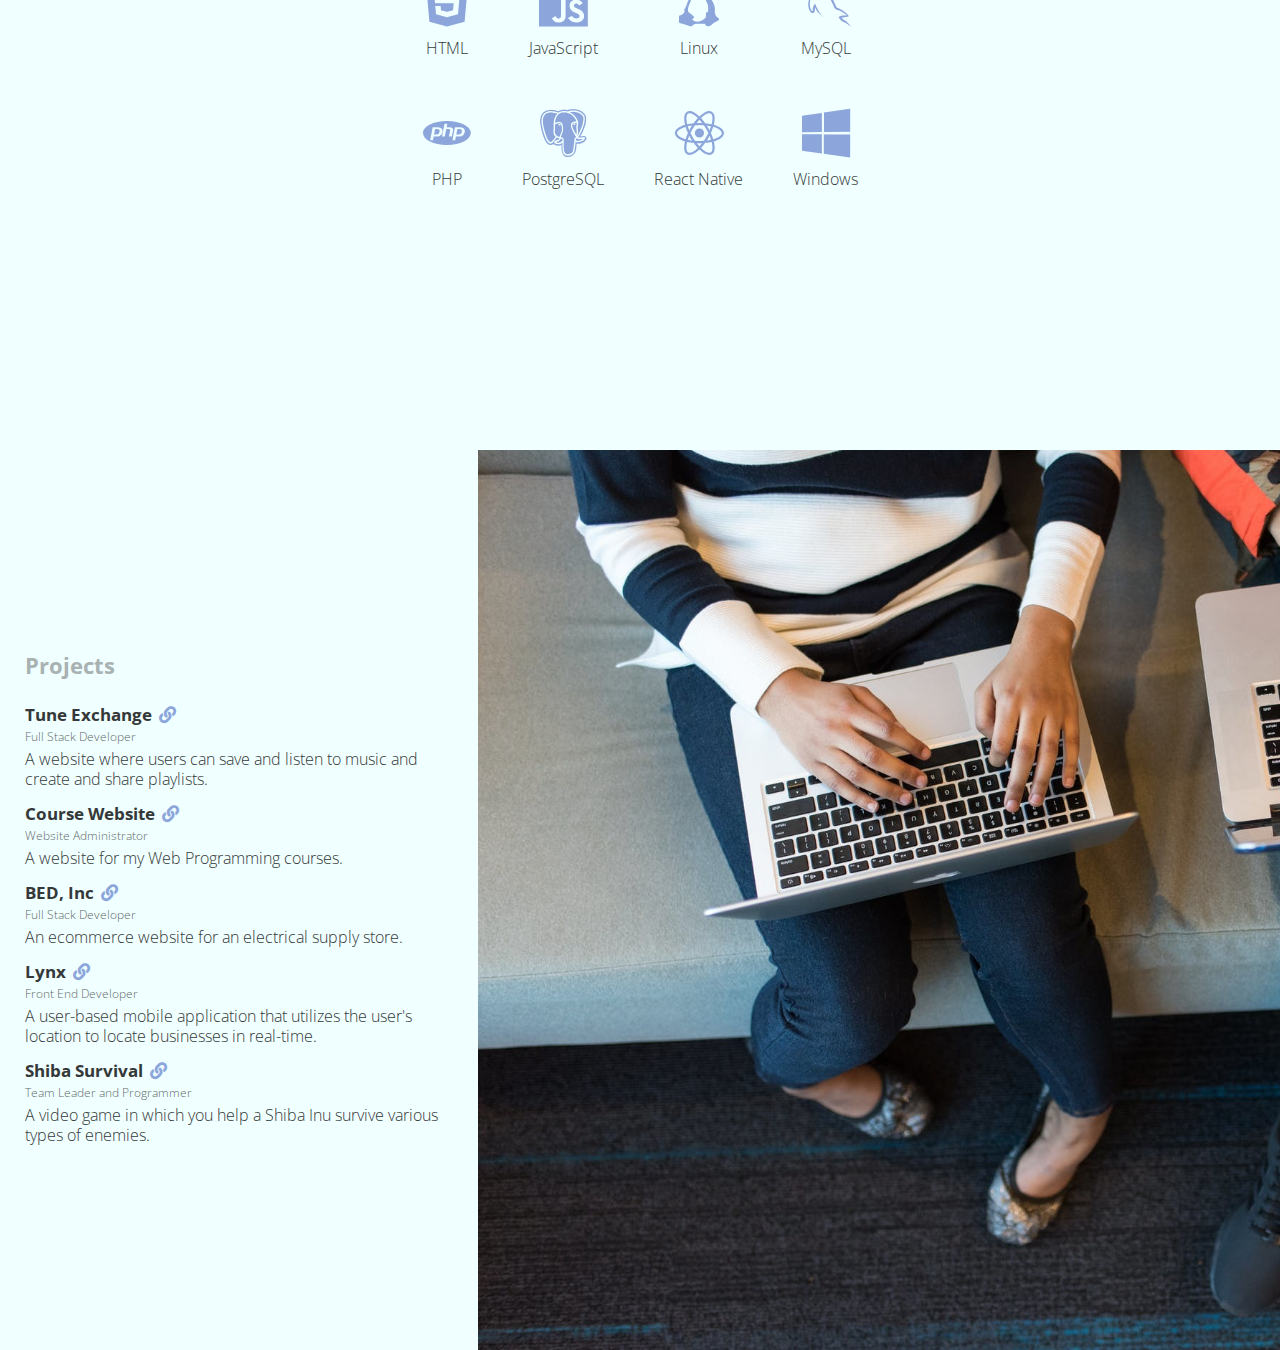
==== commit 1b66f9fa: "Added new project" ====
--- a/index.html
+++ b/index.html
@@ -146,6 +146,9 @@
       <div id="projects">
         <div class="info">
           <header>Projects</header>
+          <h2>Tune Exchange <a href="#"><i class="fas fa-link"></i></a></h2>
+          <p class="subline">Full Stack Developer</p>
+          <p>A website where users can save and listen to music and create and share playlists.</p>
           <h2>Course Website <a href="https://cs.csubak.edu/~amber"><i class="fas fa-link"></i></a></h2>
           <p class="subline">Website Administrator</p>
           <p>A website for my Web Programming courses.</p>
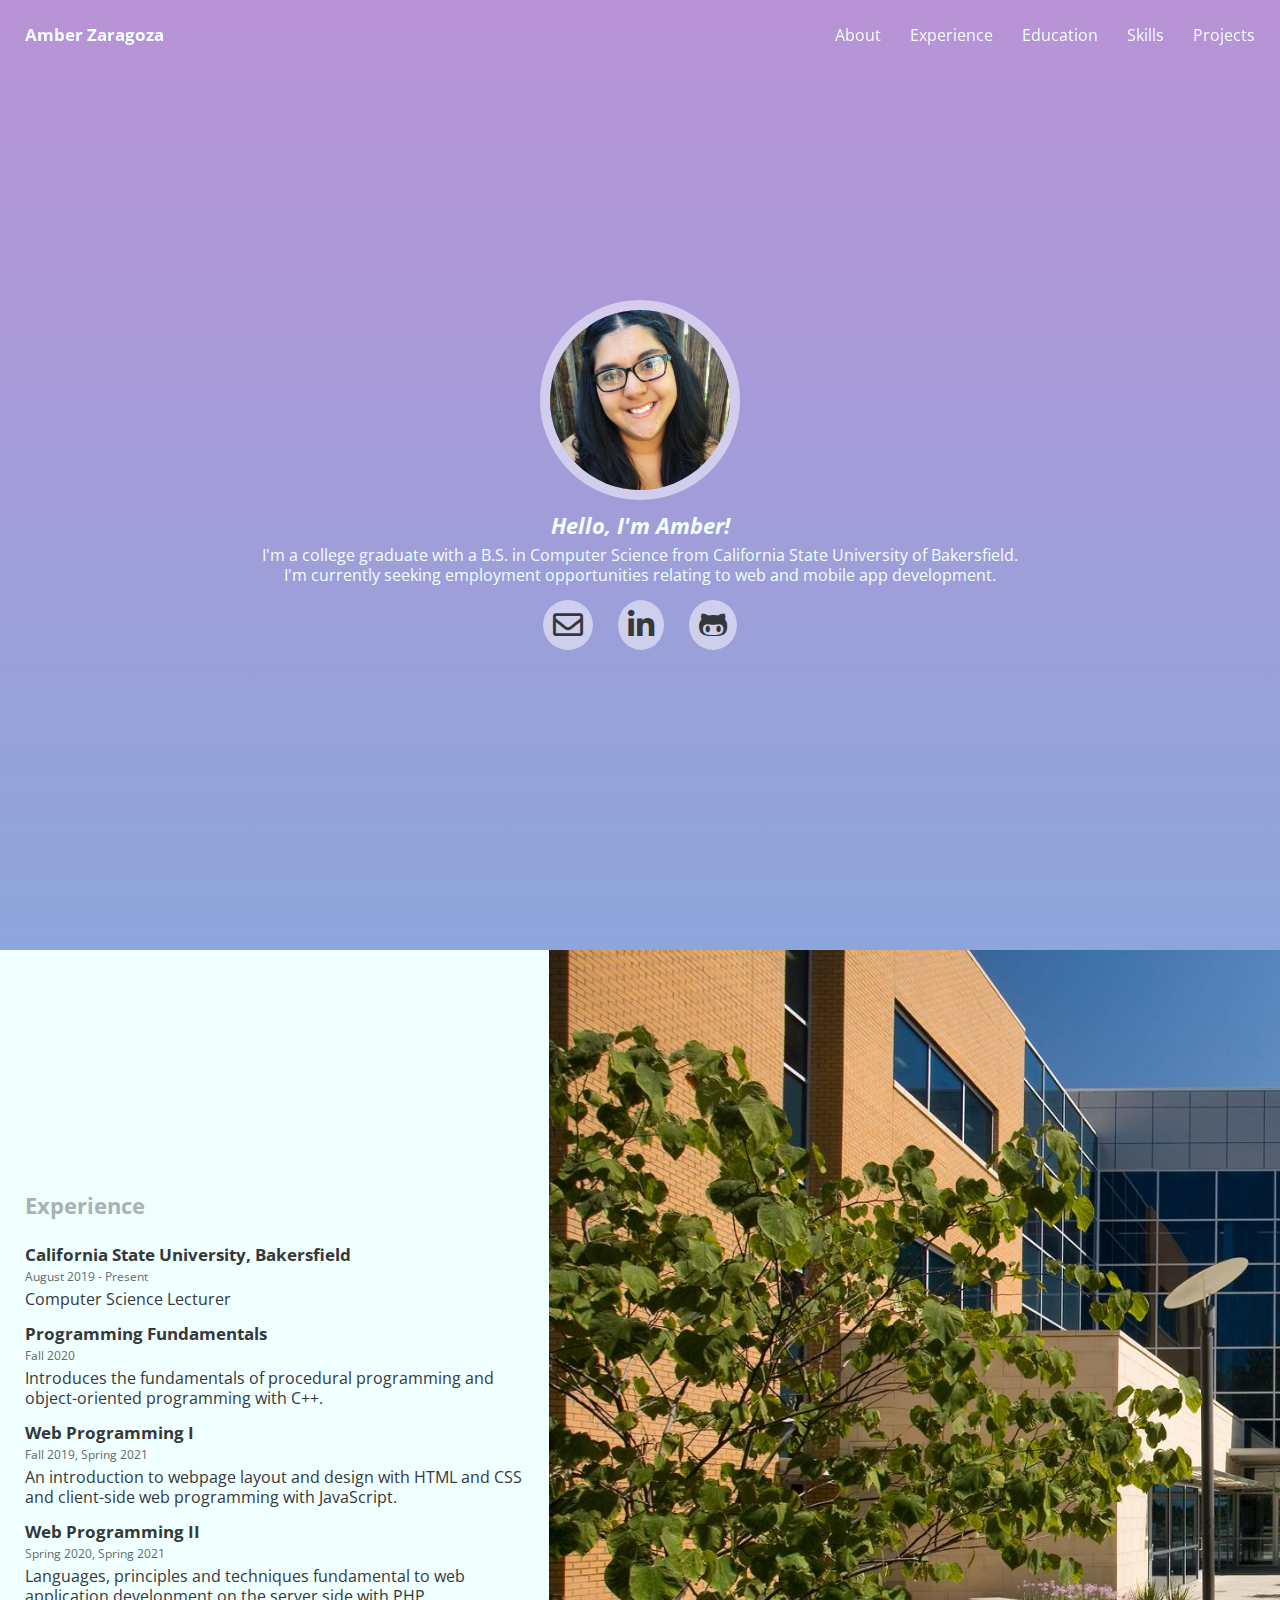
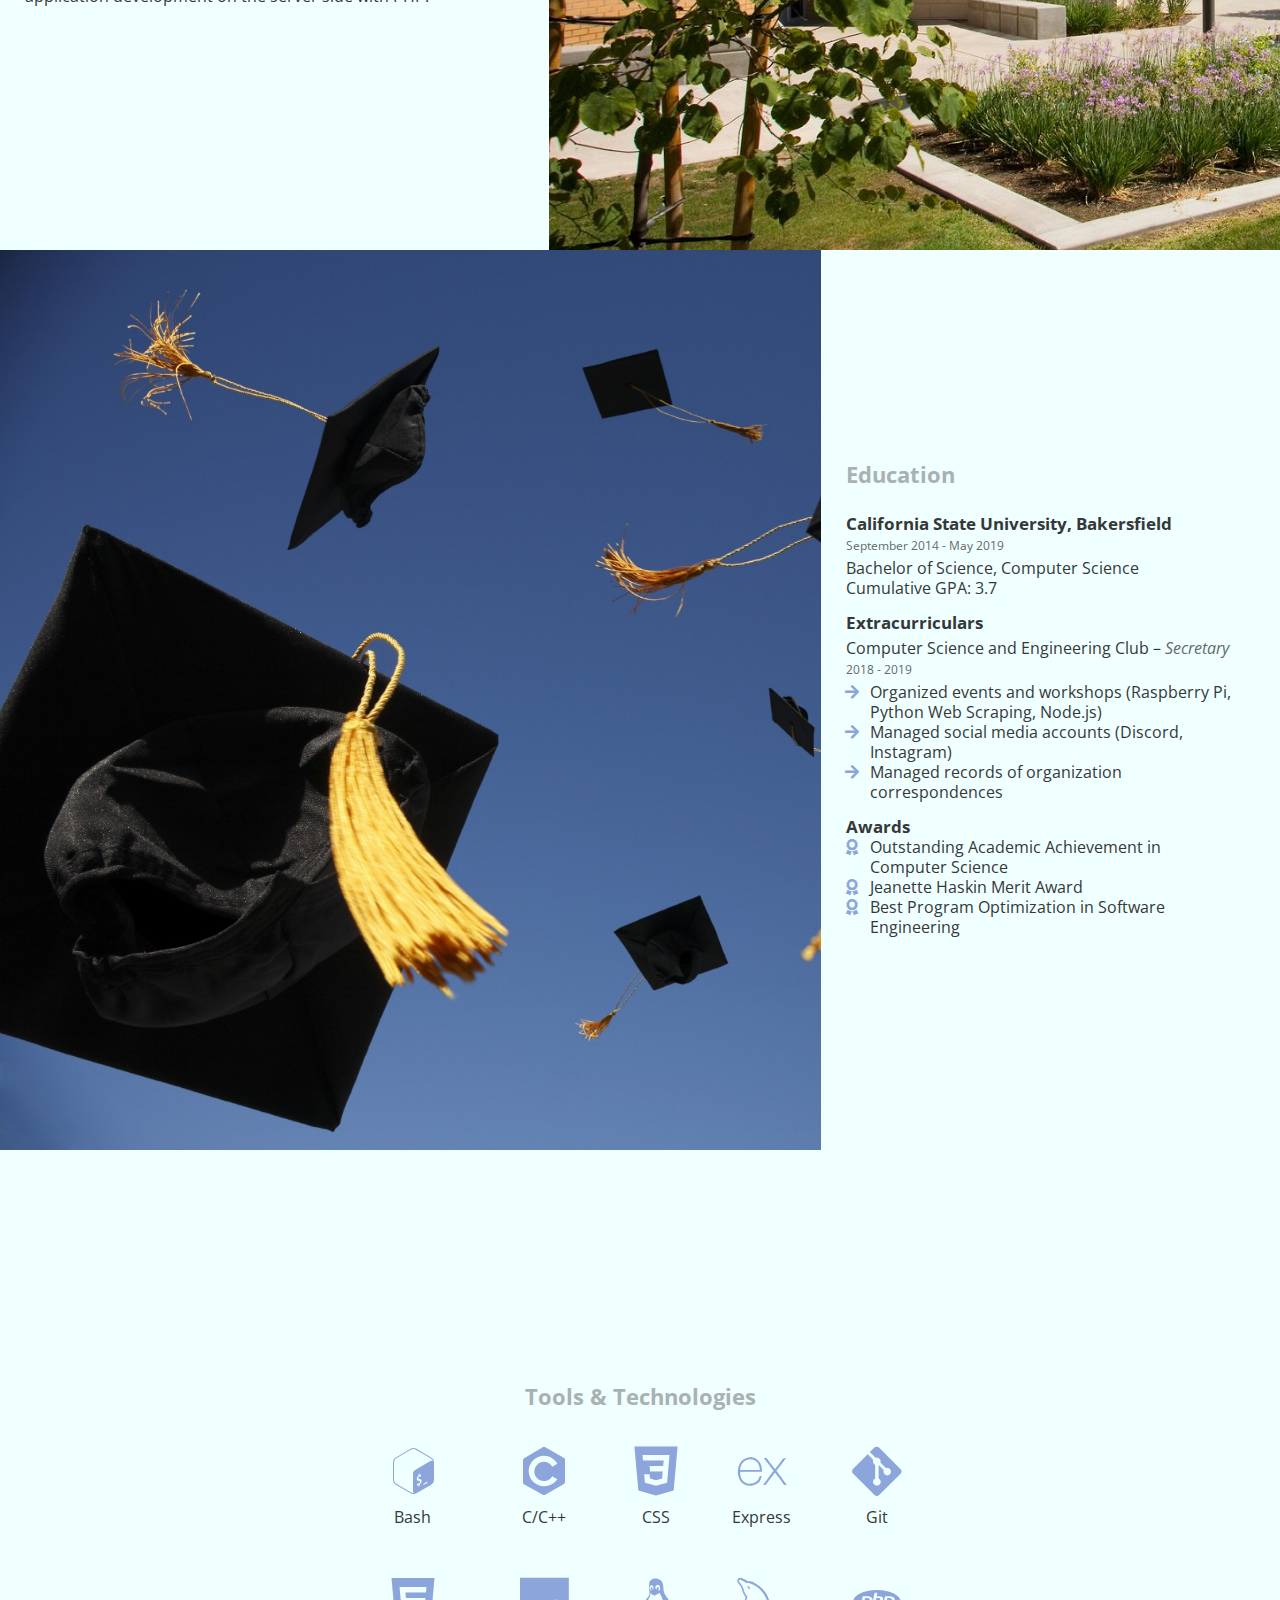
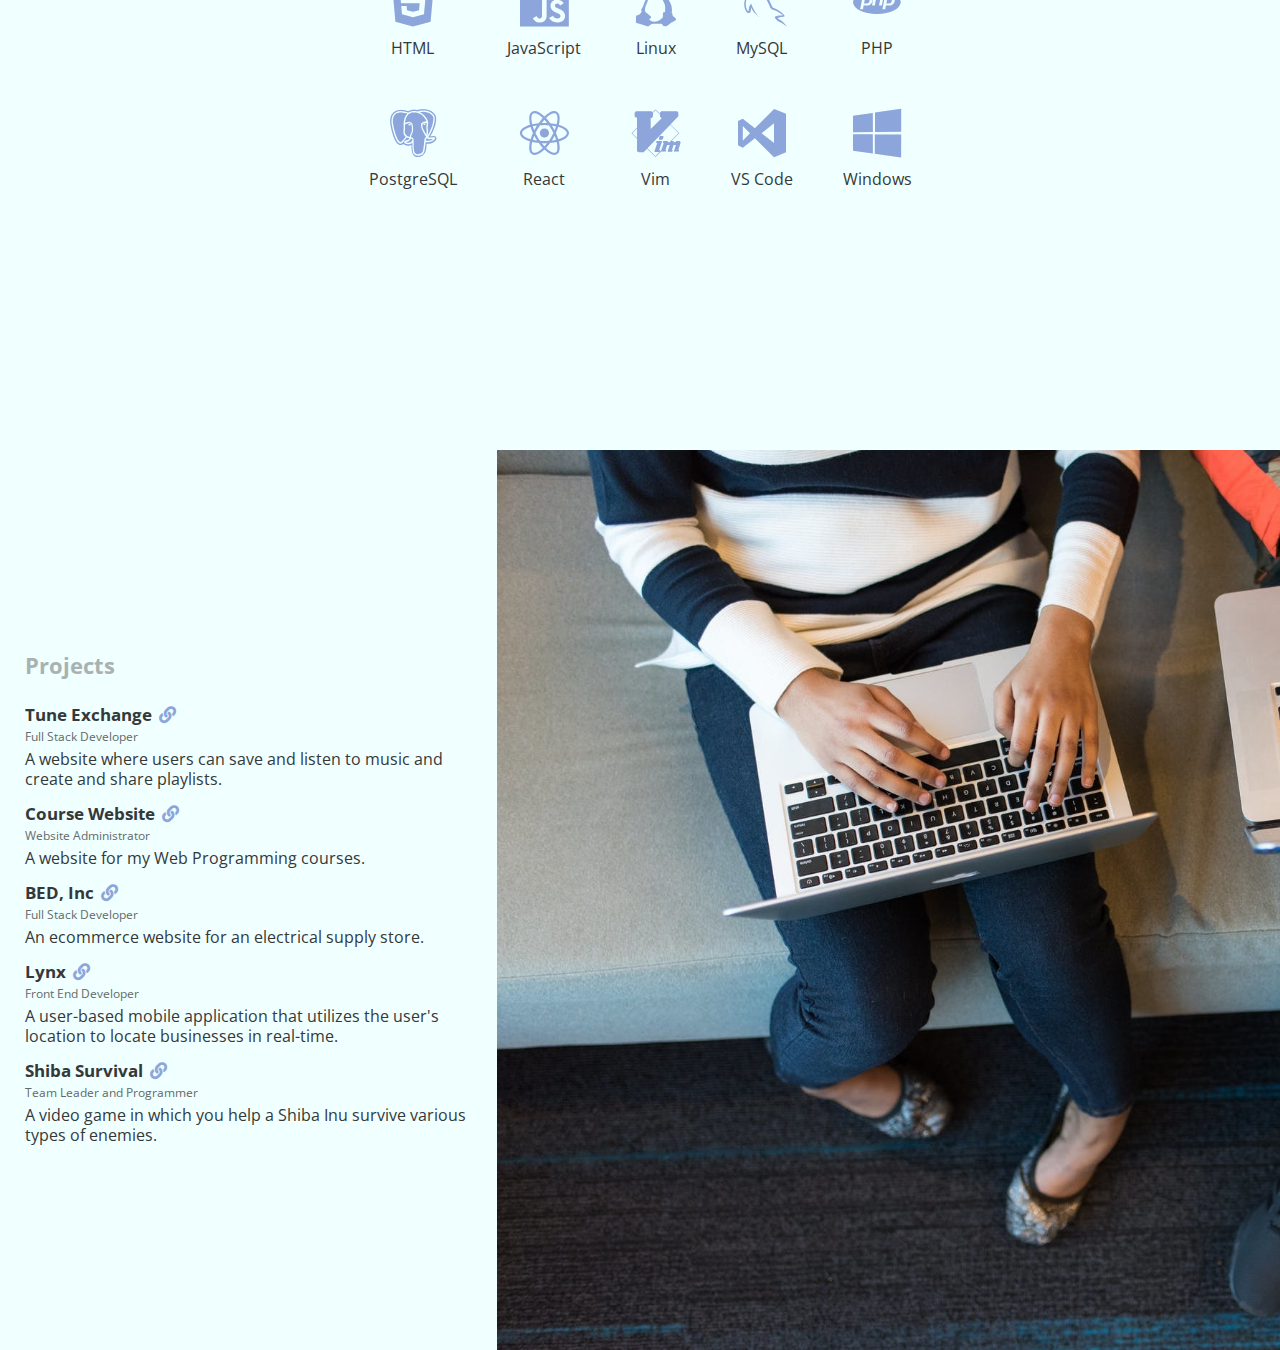
==== commit c8424823: "Updated experience and project URLs" ====
--- a/index.html
+++ b/index.html
@@ -1,13 +1,21 @@
 <!DOCTYPE html>
 <html lang="en">
   <head>
-    <meta charset="utf-8">
-    <meta name="viewport" content="width=device-width, initial-scale=1">
-    <link rel="stylesheet" href="https://fonts.googleapis.com/css?family=Open+Sans:300,300i,400,700,700i">
-    <link rel="stylesheet" href="./assets/fontawesome/css/all.min.css">
-    <link rel="stylesheet" href="./assets/devicon/devicon.min.css">
-    <link rel="stylesheet" href="./assets/style.min.css">
-    <link rel="shortcut icon" type="image/jpg" href="./assets/images/favicon.jpg">
+    <meta charset="utf-8" />
+    <meta name="viewport" content="width=device-width, initial-scale=1" />
+    <link rel="preconnect" href="https://fonts.gstatic.com" />
+    <link
+      rel="stylesheet"
+      href="https://fonts.googleapis.com/css2?family=Open+Sans:ital,wght@0,400;0,700;1,400;1,700&display=swap"
+    />
+    <link rel="stylesheet" href="./assets/fontawesome/css/all.min.css" />
+    <link rel="stylesheet" href="./assets/devicon/devicon.min.css" />
+    <link rel="stylesheet" href="./assets/style.min.css" />
+    <link
+      rel="shortcut icon"
+      type="image/jpg"
+      href="./assets/images/favicon.jpg"
+    />
     <title>Amber Zaragoza | CV</title>
   </head>
   <body>
@@ -19,35 +27,44 @@
         <ul>
           <li>
             <a class="nav-link" href="#about">About</a>
-          </li><li>
+          </li>
+          <li>
             <a class="nav-link" href="#experience">Experience</a>
-          </li><li>
+          </li>
+          <li>
             <a class="nav-link" href="#education">Education</a>
-          </li><li>
+          </li>
+          <li>
             <a class="nav-link" href="#skills">Skills</a>
-          </li><li>
+          </li>
+          <li>
             <a class="nav-link" href="#projects">Projects</a>
           </li>
         </ul>
       </div>
-      <br class="clearfix">
+      <br class="clearfix" />
     </nav>
     <div class="container">
       <div id="about">
         <div class="center">
-          <img src="./assets/images/profile.jpg" class="profile">
+          <img src="./assets/images/profile.jpg" class="profile" />
           <h4>Hello, I'm Amber!</h4>
           <p>
-          I'm a college graduate with a B.S. in Computer Science from California State University of Bakersfield.
-          <br class="linebreak">
-          I'm currently seeking employment opportunities relating to web and mobile app development.
+            I'm a college graduate with a B.S. in Computer Science from
+            California State University of Bakersfield.
+            <br class="linebreak" />
+            I'm currently seeking employment opportunities relating to web and
+            mobile app development.
           </p>
           <div class="contact-links">
             <a href="mailto:azaragoza6@csub.edu">
-              <i class="far fa-envelope"></i>
-            </a><a href="https://www.linkedin.com/in/amber-zaragoza" target="_blank">
-              <i class="fab fa-linkedin-in"></i>
-            </a><a href="https://github.com/amberzaragoza" target="_blank">
+              <i class="far fa-envelope"></i> </a
+            ><a
+              href="https://www.linkedin.com/in/amber-zaragoza"
+              target="_blank"
+            >
+              <i class="fab fa-linkedin-in"></i> </a
+            ><a href="https://github.com/amberzaragoza" target="_blank">
               <i class="fab fa-github-alt"></i>
             </a>
           </div>
@@ -58,16 +75,25 @@
           <header>Experience</header>
           <h2>California State University, Bakersfield</h2>
           <p class="subline">August 2019 - Present</p>
-          <p>Lecturer &ndash; Web Programming I and II</p>
-          <h3>Topics Covered</h3>
-          <ul class="fa-ul" style="margin-top: 5px;">
-            <li><span class="fa-li"><i class="fas fa-arrow-right"></i></span>Web design basics with HTML and CSS</li>
-            <li><span class="fa-li"><i class="fas fa-arrow-right"></i></span>Client-side programming with JavaScript</li>
-            <li><span class="fa-li"><i class="fas fa-arrow-right"></i></span>Server-side programming with PHP</li>
-            <li><span class="fa-li"><i class="fas fa-arrow-right"></i></span>Database management with MySQL</li>
-            <li><span class="fa-li"><i class="fas fa-arrow-right"></i></span>Technologies such as jQuery, Bootstrap, and Ajax</li>
-            <li><span class="fa-li"><i class="fas fa-arrow-right"></i></span>Basic command line usage</li>
-          </ul>
+          <p>Computer Science Lecturer</p>
+          <h3>Programming Fundamentals</h3>
+          <p class="subline">Fall 2020</p>
+          <p>
+            Introduces the fundamentals of procedural programming and
+            object-oriented programming with C++.
+          </p>
+          <h3>Web Programming I</h3>
+          <p class="subline">Fall 2019, Spring 2021</p>
+          <p>
+            An introduction to webpage layout and design with HTML and CSS and
+            client-side web programming with JavaScript.
+          </p>
+          <h3>Web Programming II</h3>
+          <p class="subline">Spring 2020, Spring 2021</p>
+          <p>
+            Languages, principles and techniques fundamental to web application
+            development on the server side with PHP.
+          </p>
         </div>
         <div class="csub photo"></div>
       </div>
@@ -76,22 +102,44 @@
         <div class="info">
           <header>Education</header>
           <h2>California State University, Bakersfield</h2>
-          <p class="subline">2014 - 2019</p>
+          <p class="subline">September 2014 - May 2019</p>
           <p>Bachelor of Science, Computer Science</p>
           <p>Cumulative GPA: 3.7</p>
           <h3>Extracurriculars</h3>
-          <p style="margin-top: 3px;">Computer Science and Engineering Club – <i class="subheader">Secretary</i></p>
+          <p style="margin-top: 5px">
+            Computer Science and Engineering Club –
+            <i class="subheader">Secretary</i>
+          </p>
           <p class="subline">2018 - 2019</p>
           <ul class="fa-ul">
-            <li><span class="fa-li"><i class="fas fa-arrow-right"></i></span>Organized events and workshops (Raspberry Pi, Python Web Scraping, Node.js)</li>
-            <li><span class="fa-li"><i class="fas fa-arrow-right"></i></span>Managed social media accounts (Discord, Instagram)</li>
-            <li><span class="fa-li"><i class="fas fa-arrow-right"></i></span>Managed records of organization correspondences</li>
+            <li>
+              <span class="fa-li"><i class="fas fa-arrow-right"></i></span
+              >Organized events and workshops (Raspberry Pi, Python Web
+              Scraping, Node.js)
+            </li>
+            <li>
+              <span class="fa-li"><i class="fas fa-arrow-right"></i></span
+              >Managed social media accounts (Discord, Instagram)
+            </li>
+            <li>
+              <span class="fa-li"><i class="fas fa-arrow-right"></i></span
+              >Managed records of organization correspondences
+            </li>
           </ul>
           <h3>Awards</h3>
           <ul class="fa-ul">
-            <li><span class="fa-li"><i class="fas fa-award"></i></span> Outstanding Academic Achievement in Computer Science</li>
-            <li><span class="fa-li"><i class="fas fa-award"></i></span> Jeanette Haskin Merit Award</li>
-            <li><span class="fa-li"><i class="fas fa-award"></i></span> Best Program Optimization in Software Engineering</li>
+            <li>
+              <span class="fa-li"><i class="fas fa-award"></i></span>
+              Outstanding Academic Achievement in Computer Science
+            </li>
+            <li>
+              <span class="fa-li"><i class="fas fa-award"></i></span> Jeanette
+              Haskin Merit Award
+            </li>
+            <li>
+              <span class="fa-li"><i class="fas fa-award"></i></span> Best
+              Program Optimization in Software Engineering
+            </li>
           </ul>
         </div>
       </div>
@@ -100,43 +148,66 @@
         <table class="languages">
           <tr>
             <td>
+              <i class="icon devicon-bash-plain"></i>
+              <p class="label">Bash</p>
+            </td>
+            <td>
               <i class="icon devicon-c-plain"></i>
-              <p class="label">C</p>
-            </td><td>
-              <i class="icon devicon-cplusplus-plain"></i>
-              <p class="label">C++</p>
-            </td><td>
+              <p class="label">C/C++</p>
+            </td>
+            <td>
               <i class="icon devicon-css3-plain"></i>
               <p class="label">CSS</p>
-            </td><td>
+            </td>
+            <td>
+              <i class="icon devicon-express-original"></i>
+              <p class="label">Express</p>
+            </td>
+            <td>
               <i class="icon devicon-git-plain"></i>
               <p class="label">Git</p>
             </td>
-          </tr><tr>
+          </tr>
+          <tr>
             <td>
               <i class="icon devicon-html5-plain"></i>
               <p class="label">HTML</p>
-            </td><td>
+            </td>
+            <td>
               <i class="icon devicon-javascript-plain"></i>
               <p class="label">JavaScript</p>
-            </td><td>
+            </td>
+            <td>
               <i class="icon devicon-linux-plain"></i>
               <p class="label">Linux</p>
-            </td><td>
+            </td>
+            <td>
               <i class="icon devicon-mysql-plain"></i>
               <p class="label">MySQL</p>
             </td>
-          </tr><tr>
             <td>
               <i class="icon devicon-php-plain"></i>
               <p class="label">PHP</p>
-            </td><td>
+            </td>
+          </tr>
+          <tr>
+            <td>
               <i class="icon devicon-postgresql-plain"></i>
               <p class="label">PostgreSQL</p>
-            </td><td>
+            </td>
+            <td>
               <i class="icon devicon-react-plain"></i>
-              <p class="label">React Native</p>
-            </td><td>
+              <p class="label">React</p>
+            </td>
+            <td>
+              <i class="icon devicon-vim-plain"></i>
+              <p class="label">Vim</p>
+            </td>
+            <td>
+              <i class="icon devicon-visualstudio-plain"></i>
+              <p class="label">VS Code</p>
+            </td>
+            <td>
               <i class="icon devicon-windows8-plain"></i>
               <p class="label">Windows</p>
             </td>
@@ -146,26 +217,61 @@
       <div id="projects">
         <div class="info">
           <header>Projects</header>
-          <h2>Tune Exchange <a href="#"><i class="fas fa-link"></i></a></h2>
+          <h2>
+            Tune Exchange
+            <a href="https://github.com/amberzaragoza/tune-exchange-frontend"
+              ><i class="fas fa-link"></i
+            ></a>
+          </h2>
           <p class="subline">Full Stack Developer</p>
-          <p>A website where users can save and listen to music and create and share playlists.</p>
-          <h2>Course Website <a href="https://cs.csubak.edu/~amber"><i class="fas fa-link"></i></a></h2>
+          <p>
+            A website where users can save and listen to music and create and
+            share playlists.
+          </p>
+          <h2>
+            Course Website
+            <a href="https://cs.csubak.edu/~amber"
+              ><i class="fas fa-link"></i
+            ></a>
+          </h2>
           <p class="subline">Website Administrator</p>
           <p>A website for my Web Programming courses.</p>
-          <h2>BED, Inc <a href="#"><i class="fas fa-link"></i></a></h2>
+          <h2>
+            BED, Inc <a href="#"><i class="fas fa-link"></i></a>
+          </h2>
           <p class="subline">Full Stack Developer</p>
           <p>An ecommerce website for an electrical supply store.</p>
-          <h2>Lynx <a href="https://github.com/amberzaragoza/seniorproject-frontend" target="_blank"><i class="fas fa-link"></i></a></h2>
+          <h2>
+            Lynx
+            <a
+              href="https://github.com/amberzaragoza/seniorproject-frontend"
+              target="_blank"
+              ><i class="fas fa-link"></i
+            ></a>
+          </h2>
           <p class="subline">Front End Developer</p>
-          <p>A user-based mobile application that utilizes the user's location to locate businesses in real-time.</p>
-          <h2>Shiba Survival <a href="https://github.com/amberzaragoza/Shiba-Survival" target="_blank"><i class="fas fa-link"></i></a></h2>
+          <p>
+            A user-based mobile application that utilizes the user's location to
+            locate businesses in real-time.
+          </p>
+          <h2>
+            Shiba Survival
+            <a
+              href="https://github.com/amberzaragoza/Shiba-Survival"
+              target="_blank"
+              ><i class="fas fa-link"></i
+            ></a>
+          </h2>
           <p class="subline">Team Leader and Programmer</p>
-          <p>A video game in which you help a Shiba Inu survive various types of enemies.</p>
+          <p>
+            A video game in which you help a Shiba Inu survive various types of
+            enemies.
+          </p>
         </div>
         <div class="group photo"></div>
       </div>
     </div>
-    <script src="./assets/jquery/jquery-3.1.0.min.js"></script>
+    <script src="./assets/jquery/jquery-3.5.1.min.js"></script>
     <script src="./assets/script.min.js"></script>
   </body>
 </html>
--- a/assets/devicon/devicon.min.css
+++ b/assets/devicon/devicon.min.css
@@ -1 +1 @@
-@font-face{font-family:devicon;src:url(fonts/devicon.eot?-hdf3wh);src:url(fonts/devicon.eot?#iefix-hdf3wh) format('embedded-opentype'),url(fonts/devicon.woff?-hdf3wh) format('woff'),url(fonts/devicon.ttf?-hdf3wh) format('truetype'),url(fonts/devicon.svg?-hdf3wh#devicon) format('svg');font-weight:400;font-style:normal}[class*=" devicon-"],[class^=devicon-]{font-family:devicon;speak:none;font-style:normal;font-weight:400;font-variant:normal;text-transform:none;line-height:1;-webkit-font-smoothing:antialiased;-moz-osx-font-smoothing:grayscale}.devicon-sketch-line-wordmark:before{content:"\e94c"}.devicon-sketch-line:before{content:"\e94d"}.devicon-npm-original-wordmark:before{content:"\e952"}.devicon-ionic-original-wordmark:before{content:"\e953"}.devicon-ionic-original:before{content:"\e954"}.devicon-ember-original-wordmark:before{content:"\e955"}.devicon-electron-original-wordmark:before{content:"\e956"}.devicon-electron-original:before{content:"\e957"}.devicon-vagrant-plain-wordmark:before{content:"\e94e"}.devicon-vagrant-plain:before{content:"\e94f"}.devicon-yarn-plain-wordmark:before{content:"\e950"}.devicon-yarn-plain:before{content:"\e951"}.devicon-handlebars-plain-wordmark:before{content:"\e94a"}.devicon-handlebars-plain:before{content:"\e94b"}.devicon-couchdb-plain-wordmark:before{content:"\e948"}.devicon-couchdb-plain:before{content:"\e949"}.devicon-behance-plain-wordmark:before{content:"\e943"}.devicon-behance-plain:before{content:"\e945"}.devicon-linkedin-plain-wordmark:before{content:"\e946"}.devicon-linkedin-plain:before{content:"\e947"}.devicon-ceylon-plain-wordmark:before{content:"\e943"}.devicon-ceylon-plain:before{content:"\e944"}.devicon-elm-plain-wordmark:before{content:"\e941"}.devicon-elm-plain:before{content:"\e942"}.devicon-cakephp-plain-wordmark:before{content:"\e93f"}.devicon-cakephp-plain:before{content:"\e940"}.devicon-stylus-original:before{content:"\e93e"}.devicon-express-original-wordmark:before{content:"\e93c"}.devicon-express-original:before{content:"\e93d"}.devicon-devicon-plain-wordmark:before{content:"\e93a"}.devicon-devicon-plain:before{content:"\e93b"}.devicon-intellij-plain-wordmark:before{content:"\e932"}.devicon-intellij-plain:before{content:"\e933"}.devicon-pycharm-plain-wordmark:before{content:"\e934"}.devicon-pycharm-plain:before{content:"\e935"}.devicon-rubymine-plain-wordmark:before{content:"\e936"}.devicon-rubymine-plain:before{content:"\e937"}.devicon-webstorm-plain-wordmark:before{content:"\e938"}.devicon-webstorm-plain:before{content:"\e939"}.devicon-tomcat-line-wordmark:before{content:"\e92c"}.devicon-tomcat-line:before{content:"\e92d"}.devicon-vuejs-line-wordmark:before{content:"\e92e"}.devicon-vuejs-line:before{content:"\e92f"}.devicon-vuejs-plain-wordmark:before{content:"\e930"}.devicon-vuejs-plain:before{content:"\e931"}.devicon-swift-plain-wordmark:before{content:"\e92a"}.devicon-swift-plain:before{content:"\e92b"}.devicon-webpack-plain-wordmark:before{content:"\e928"}.devicon-webpack-plain:before{content:"\e929"}.devicon-visualstudio-plain-wordmark:before{content:"\e926"}.devicon-visualstudio-plain:before{content:"\e927"}.devicon-slack-plain-wordmark:before{content:"\e924"}.devicon-slack-plain:before{content:"\e925"}.devicon-facebook-original:before,.devicon-facebook-plain:before{content:"\e91c"}.devicon-typescript-original:before,.devicon-typescript-plain:before{content:"\e920"}.devicon-babel-original:before,.devicon-babel-plain:before{content:"\e921"}.devicon-mocha-plain:before{content:"\e919"}.devicon-jasmine-plain-wordmark:before{content:"\e91b"}.devicon-jasmine-plain:before{content:"\e91a"}.devicon-gatling-plain-wordmark:before{content:"\e918"}.devicon-gatling-plain:before{content:"\e917"}.devicon-ssh-original-wordmark:before,.devicon-ssh-plain-wordmark:before{content:"\e916"}.devicon-ssh-original:before,.devicon-ssh-plain:before{content:"\e915"}.devicon-sourcetree-original-wordmark:before,.devicon-sourcetree-plain-wordmark:before{content:"\e914"}.devicon-sourcetree-original:before,.devicon-sourcetree-plain:before{content:"\e913"}.devicon-phpstorm-plain-wordmark:before{content:"\e912"}.devicon-phpstorm-plain:before{content:"\e911"}.devicon-protractor-plain-wordmark:before{content:"\e901"}.devicon-protractor-plain:before{content:"\e900"}.devicon-gradle-plain-wordmark:before{content:"\e8f1"}.devicon-gradle-plain:before{content:"\e902"}.devicon-cucumber-plain-wordmark:before{content:"\e905"}.devicon-cucumber-plain:before{content:"\e904"}.devicon-jeet-plain-wordmark:before{content:"\e906"}.devicon-jeet-plain:before{content:"\e903"}.devicon-gitlab-plain-wordmark:before{content:"\e908"}.devicon-gitlab-plain:before{content:"\e907"}.devicon-github-original-wordmark:before,.devicon-github-plain-wordmark:before{content:"\e90a"}.devicon-github-original:before,.devicon-github-plain:before{content:"\e909"}.devicon-d3js-plain:before{content:"\e90c"}.devicon-confluence-original-wordmark:before,.devicon-confluence-plain-wordmark:before{content:"\e90e"}.devicon-confluence-original:before,.devicon-confluence-plain:before{content:"\e90d"}.devicon-bitbucket-original-wordmark:before,.devicon-bitbucket-plain-wordmark:before{content:"\e910"}.devicon-bitbucket-original:before,.devicon-bitbucket-plain:before{content:"\e90f"}.devicon-safari-line-wordmark:before{content:"\e632"}.devicon-safari-line:before{content:"\e63a"}.devicon-safari-plain-wordmark:before{content:"\e63b"}.devicon-safari-plain:before{content:"\e63c"}.devicon-jetbrains-line-wordmark:before,.devicon-jetbrains-line:before,.devicon-jetbrains-plain-wordmark:before,.devicon-jetbrains-plain:before{content:"\e63d"}.devicon-django-line-wordmark:before,.devicon-django-line:before{content:"\e63e"}.devicon-django-plain-wordmark:before,.devicon-django-plain:before{content:"\e63f"}.devicon-gimp-plain:before{content:"\e633"}.devicon-redhat-plain-wordmark:before{content:"\e62a"}.devicon-redhat-plain:before{content:"\e62b"}.devicon-cplusplus-line-wordmark:before,.devicon-cplusplus-line:before{content:"\e634"}.devicon-cplusplus-plain-wordmark:before,.devicon-cplusplus-plain:before{content:"\e635"}.devicon-csharp-line-wordmark:before,.devicon-csharp-line:before{content:"\e636"}.devicon-csharp-plain-wordmark:before,.devicon-csharp-plain:before{content:"\e637"}.devicon-c-line-wordmark:before,.devicon-c-line:before{content:"\e638"}.devicon-c-plain-wordmark:before,.devicon-c-plain:before{content:"\e639"}.devicon-nodewebkit-line-wordmark:before{content:"\e611"}.devicon-nodewebkit-line:before{content:"\e612"}.devicon-nodewebkit-plain-wordmark:before{content:"\e613"}.devicon-nodewebkit-plain:before{content:"\e614"}.devicon-nginx-original-wordmark:before,.devicon-nginx-original:before,.devicon-nginx-plain-wordmark:before,.devicon-nginx-plain:before{content:"\e615"}.devicon-erlang-plain-wordmark:before{content:"\e616"}.devicon-erlang-plain:before{content:"\e617"}.devicon-doctrine-line-wordmark:before{content:"\e618"}.devicon-doctrine-line:before{content:"\e619"}.devicon-doctrine-plain-wordmark:before{content:"\e61a"}.devicon-doctrine-plain:before{content:"\e625"}.devicon-apache-line-wordmark:before{content:"\e626"}.devicon-apache-line:before{content:"\e627"}.devicon-apache-plain-wordmark:before{content:"\e628"}.devicon-apache-plain:before{content:"\e629"}.devicon-go-line:before{content:"\e610"}.devicon-redis-plain-wordmark:before{content:"\e606"}.devicon-redis-plain:before{content:"\e607"}.devicon-meteor-plain-wordmark:before{content:"\e608"}.devicon-meteor-plain:before{content:"\e609"}.devicon-heroku-line-wordmark:before,.devicon-heroku-original-wordmark:before{content:"\e60a"}.devicon-heroku-line:before,.devicon-heroku-original:before{content:"\e60b"}.devicon-heroku-plain-wordmark:before{content:"\e60c"}.devicon-heroku-plain:before{content:"\e60f"}.devicon-go-plain:before{content:"\e61b"}.devicon-docker-plain-wordmark:before{content:"\e61e"}.devicon-docker-plain:before{content:"\e61f"}.devicon-amazonwebservices-original:before,.devicon-amazonwebservices-plain:before{content:"\e603"}.devicon-amazonwebservices-plain-wordmark:before{content:"\e604"}.devicon-android-plain-wordmark:before{content:"\e60d"}.devicon-android-plain:before{content:"\e60e"}.devicon-angularjs-plain-wordmark:before{content:"\e61c"}.devicon-angularjs-plain:before{content:"\e61d"}.devicon-appcelerator-original:before,.devicon-appcelerator-plain:before{content:"\e620"}.devicon-appcelerator-plain-wordmark:before{content:"\e621"}.devicon-apple-original:before,.devicon-apple-plain:before{content:"\e622"}.devicon-atom-original-wordmark:before,.devicon-atom-plain-wordmark:before{content:"\e623"}.devicon-atom-original:before,.devicon-atom-plain:before{content:"\e624"}.devicon-backbonejs-plain-wordmark:before{content:"\e62c"}.devicon-backbonejs-plain:before{content:"\e62d"}.devicon-bootstrap-plain-wordmark:before{content:"\e62e"}.devicon-bootstrap-plain:before{content:"\e62f"}.devicon-bower-line-wordmark:before{content:"\e630"}.devicon-bower-line:before{content:"\e631"}.devicon-bower-plain-wordmark:before{content:"\e64e"}.devicon-bower-plain:before{content:"\e64f"}.devicon-chrome-plain-wordmark:before{content:"\e665"}.devicon-chrome-plain:before{content:"\e666"}.devicon-codeigniter-plain-wordmark:before{content:"\e667"}.devicon-codeigniter-plain:before{content:"\e668"}.devicon-coffeescript-original-wordmark:before,.devicon-coffeescript-plain-wordmark:before{content:"\e669"}.devicon-coffeescript-original:before,.devicon-coffeescript-plain:before{content:"\e66a"}.devicon-css3-plain-wordmark:before{content:"\e678"}.devicon-css3-plain:before{content:"\e679"}.devicon-debian-plain-wordmark:before{content:"\e67e"}.devicon-debian-plain:before{content:"\e67f"}.devicon-dot-net-plain-wordmark:before{content:"\e6d3"}.devicon-dot-net-plain:before{content:"\e6d4"}.devicon-drupal-plain-wordmark:before{content:"\e6e2"}.devicon-drupal-plain:before{content:"\e6e3"}.devicon-firefox-plain-wordmark:before{content:"\e75d"}.devicon-firefox-plain:before{content:"\e75e"}.devicon-foundation-plain-wordmark:before{content:"\e7a2"}.devicon-foundation-plain:before{content:"\e7a3"}.devicon-git-plain-wordmark:before{content:"\e7a7"}.devicon-git-plain:before{content:"\e7a8"}.devicon-google-original-wordmark:before,.devicon-google-plain-wordmark:before{content:"\e91d"}.devicon-google-original:before,.devicon-google-plain:before{content:"\e91e"}.devicon-grunt-line-wordmark:before{content:"\e7a9"}.devicon-grunt-line:before{content:"\e7aa"}.devicon-grunt-plain-wordmark:before{content:"\e7ea"}.devicon-grunt-plain:before{content:"\e7eb"}.devicon-gulp-plain:before{content:"\e7ec"}.devicon-html5-plain-wordmark:before{content:"\e7f6"}.devicon-html5-plain:before{content:"\e7f7"}.devicon-ie10-original:before,.devicon-ie10-plain:before{content:"\e7f8"}.devicon-illustrator-line:before{content:"\e7f9"}.devicon-illustrator-plain:before{content:"\e7fa"}.devicon-inkscape-plain-wordmark:before{content:"\e834"}.devicon-inkscape-plain:before{content:"\e835"}.devicon-java-plain-wordmark:before{content:"\e841"}.devicon-java-plain:before{content:"\e842"}.devicon-javascript-plain:before{content:"\e845"}.devicon-jquery-plain-wordmark:before{content:"\e849"}.devicon-jquery-plain:before{content:"\e84a"}.devicon-krakenjs-plain-wordmark:before{content:"\e84f"}.devicon-krakenjs-plain:before{content:"\e850"}.devicon-laravel-plain-wordmark:before{content:"\e851"}.devicon-laravel-plain:before{content:"\e852"}.devicon-less-plain-wordmark:before{content:"\e853"}.devicon-linux-plain:before{content:"\eb1c"}.devicon-mongodb-plain-wordmark:before{content:"\eb43"}.devicon-mongodb-plain:before{content:"\eb44"}.devicon-moodle-plain-wordmark:before{content:"\eb5a"}.devicon-moodle-plain:before{content:"\eb5b"}.devicon-mysql-plain-wordmark:before{content:"\eb60"}.devicon-mysql-plain:before{content:"\eb61"}.devicon-nodejs-plain-wordmark:before{content:"\eb69"}.devicon-nodejs-plain:before{content:"\eb6a"}.devicon-oracle-original:before,.devicon-oracle-plain:before{content:"\eb6b"}.devicon-photoshop-line:before{content:"\eb6c"}.devicon-photoshop-plain:before{content:"\eb6d"}.devicon-php-plain:before{content:"\eb71"}.devicon-postgresql-plain-wordmark:before{content:"\eb7c"}.devicon-postgresql-plain:before{content:"\eb7d"}.devicon-python-plain-wordmark:before{content:"\eb88"}.devicon-python-plain:before{content:"\eb89"}.devicon-rails-plain-wordmark:before{content:"\eba2"}.devicon-rails-plain:before{content:"\eba3"}.devicon-react-original-wordmark:before,.devicon-react-plain-wordmark:before{content:"\e600"}.devicon-react-original:before,.devicon-react-plain:before{content:"\e601"}.devicon-ruby-plain-wordmark:before{content:"\ebc9"}.devicon-ruby-plain:before{content:"\ebca"}.devicon-sass-original:before,.devicon-sass-plain:before{content:"\ebcb"}.devicon-sequelize-original-wordmark:before,.devicon-sequelize-plain-wordmark:before{content:"\e922"}.devicon-sequelize-original:before,.devicon-sequelize-plain:before{content:"\e923"}.devicon-symfony-original-wordmark:before,.devicon-symfony-plain-wordmark:before{content:"\e602"}.devicon-symfony-original:before,.devicon-symfony-plain:before{content:"\e605"}.devicon-travis-plain-wordmark:before{content:"\ebcc"}.devicon-travis-plain:before{content:"\ebcd"}.devicon-trello-plain-wordmark:before{content:"\ebce"}.devicon-trello-plain:before{content:"\ebcf"}.devicon-twitter-original:before,.devicon-twitter-plain:before{content:"\e91f"}.devicon-ubuntu-plain-wordmark:before{content:"\ebd0"}.devicon-ubuntu-plain:before{content:"\ebd1"}.devicon-vim-plain:before{content:"\ebf3"}.devicon-windows8-original-wordmark:before,.devicon-windows8-plain-wordmark:before{content:"\ebf4"}.devicon-windows8-original:before,.devicon-windows8-plain:before{content:"\ebf5"}.devicon-wordpress-plain-wordmark:before{content:"\ebfd"}.devicon-wordpress-plain:before{content:"\ebfe"}.devicon-yii-plain-wordmark:before{content:"\ec01"}.devicon-yii-plain:before{content:"\ec02"}.devicon-zend-plain-wordmark:before{content:"\ec03"}.devicon-zend-plain:before{content:"\ec04"}.devicon-sketch-line-wordmark.colored,.devicon-sketch-line.colored{color:#fdad00}.devicon-npm-original-wordmark.colored{color:#cb3837}.devicon-ionic-original-wordmark.colored,.devicon-ionic-original.colored{color:#4e8ef7}.devicon-ember-original-wordmark.colored{color:#dd3f24}.devicon-electron-original-wordmark.colored,.devicon-electron-original.colored{color:#47848f}.devicon-vagrant-plain-wordmark.colored,.devicon-vagrant-plain.colored{color:#127eff}.devicon-yarn-plain-wordmark.colored,.devicon-yarn-plain.colored{color:#2c8ebb}.devicon-handlebars-plain-wordmark.colored,.devicon-handlebars-plain.colored{color:#000}.devicon-couchdb-plain-wordmark.colored,.devicon-couchdb-plain.colored{color:#e42528}.devicon-behance-plain-wordmark.colored,.devicon-behance-plain.colored{color:#0071e0}.devicon-linkedin-plain-wordmark.colored,.devicon-linkedin-plain.colored{color:#0076b2}.devicon-ceylon-plain-wordmark.colored,.devicon-ceylon-plain.colored{color:#AB710A}.devicon-elm-plain-wordmark.colored,.devicon-elm-plain.colored{color:#34495E}.devicon-cakephp-plain-wordmark.colored,.devicon-cakephp-plain.colored{color:#D43D44}.devicon-stylus-original.colored{color:#333}.devicon-express-original-wordmark.colored,.devicon-express-original.colored{color:#444}.devicon-devicon-plain-wordmark.colored,.devicon-devicon-plain.colored{color:#60BE86}.devicon-intellij-plain-wordmark.colored,.devicon-intellij-plain.colored{color:#136BA2}.devicon-pycharm-plain-wordmark.colored,.devicon-pycharm-plain.colored{color:#4D8548}.devicon-rubymine-plain-wordmark.colored,.devicon-rubymine-plain.colored{color:#C12C4C}.devicon-webstorm-plain-wordmark.colored,.devicon-webstorm-plain.colored{color:#2788B5}.devicon-tomcat-line-wordmark.colored,.devicon-tomcat-line.colored{color:#D1A41A}.devicon-vuejs-line-wordmark.colored,.devicon-vuejs-line.colored,.devicon-vuejs-plain-wordmark.colored,.devicon-vuejs-plain.colored{color:#41B883}.devicon-swift-plain-wordmark.colored,.devicon-swift-plain.colored{color:#F05138}.devicon-webpack-plain-wordmark.colored,.devicon-webpack-plain.colored{color:#1C78C0}.devicon-visualstudio-plain-wordmark.colored,.devicon-visualstudio-plain.colored{color:#68217A}.devicon-slack-plain-wordmark.colored,.devicon-slack-plain.colored{color:#2D333A}.devicon-gatling-plain-wordmark.colored,.devicon-gatling-plain.colored{color:#E77500}.devicon-ssh-original-wordmark.colored,.devicon-ssh-original.colored,.devicon-ssh-plain-wordmark.colored,.devicon-ssh-plain.colored{color:#231F20}.devicon-sourcetree-original-wordmark.colored,.devicon-sourcetree-original.colored,.devicon-sourcetree-plain-wordmark.colored,.devicon-sourcetree-plain.colored{color:#205081}.devicon-phpstorm-plain-wordmark.colored,.devicon-phpstorm-plain.colored{color:#5058A6}.devicon-protractor-plain-wordmark.colored,.devicon-protractor-plain.colored{color:#b7111d}.devicon-cucumber-plain-wordmark.colored,.devicon-cucumber-plain.colored{color:#00a818}.devicon-gradle-plain-wordmark.colored,.devicon-gradle-plain.colored{color:#02303a}.devicon-jeet-plain-wordmark.colored,.devicon-jeet-plain.colored{color:#FF664A}.devicon-gitlab-plain-wordmark.colored,.devicon-gitlab-plain.colored{color:#E24329}.devicon-github-original-wordmark.colored,.devicon-github-original.colored,.devicon-github-plain-wordmark.colored,.devicon-github-plain.colored{color:#181616}.devicon-d3js-plain.colored{color:#f7974e}.devicon-bitbucket-original-wordmark.colored,.devicon-bitbucket-original.colored,.devicon-bitbucket-plain-wordmark.colored,.devicon-bitbucket-plain.colored,.devicon-confluence-original-wordmark.colored,.devicon-confluence-original.colored,.devicon-confluence-plain-wordmark.colored,.devicon-confluence-plain.colored{color:#205081}.devicon-amazonwebservices-original.colored,.devicon-amazonwebservices-plain-wordmark.colored,.devicon-amazonwebservices-plain.colored{color:#F7A80D}.devicon-android-plain-wordmark.colored,.devicon-android-plain.colored{color:#A4C439}.devicon-angularjs-plain-wordmark.colored,.devicon-angularjs-plain.colored{color:#c4473a}.devicon-apache-line-wordmark.colored,.devicon-apache-line.colored,.devicon-apache-plain-wordmark.colored,.devicon-apache-plain.colored{color:#303284}.devicon-appcelerator-original.colored,.devicon-appcelerator-plain-wordmark.colored,.devicon-appcelerator-plain.colored{color:#ac162c}.devicon-apple-original.colored,.devicon-apple-plain.colored{color:#000}.devicon-atom-original-wordmark.colored,.devicon-atom-original.colored,.devicon-atom-plain-wordmark.colored,.devicon-atom-plain.colored{color:#67595D}.devicon-babel-original.colored,.devicon-babel-plain.colored{color:#f9dc3e}.devicon-backbonejs-plain-wordmark.colored,.devicon-backbonejs-plain.colored{color:#002A41}.devicon-bootstrap-plain-wordmark.colored,.devicon-bootstrap-plain.colored{color:#59407f}.devicon-bower-line-wordmark.colored,.devicon-bower-line.colored,.devicon-bower-plain-wordmark.colored,.devicon-bower-plain.colored{color:#ef5734}.devicon-c-line-wordmark.colored,.devicon-c-line.colored,.devicon-c-plain-wordmark.colored,.devicon-c-plain.colored{color:#03599c}.devicon-chrome-plain-wordmark.colored,.devicon-chrome-plain.colored{color:#ce4e4e}.devicon-codeigniter-plain-wordmark.colored,.devicon-codeigniter-plain.colored{color:#ee4323}.devicon-coffeescript-original-wordmark.colored,.devicon-coffeescript-original.colored,.devicon-coffeescript-plain-wordmark.colored,.devicon-coffeescript-plain.colored{color:#28334c}.devicon-cplusplus-line-wordmark.colored,.devicon-cplusplus-line.colored,.devicon-cplusplus-plain-wordmark.colored,.devicon-cplusplus-plain.colored{color:#9c033a}.devicon-csharp-line-wordmark.colored,.devicon-csharp-line.colored,.devicon-csharp-plain-wordmark.colored,.devicon-csharp-plain.colored{color:#68217a}.devicon-css3-plain-wordmark.colored,.devicon-css3-plain.colored{color:#3d8fc6}.devicon-debian-plain-wordmark.colored,.devicon-debian-plain.colored{color:#A80030}.devicon-django-line-wordmark.colored,.devicon-django-line.colored,.devicon-django-plain-wordmark.colored,.devicon-django-plain.colored{color:#003A2B}.devicon-docker-plain-wordmark.colored,.devicon-docker-plain.colored{color:#019bc6}.devicon-doctrine-line-wordmark.colored,.devicon-doctrine-line.colored,.devicon-doctrine-plain-wordmark.colored,.devicon-doctrine-plain.colored{color:#f56d39}.devicon-dot-net-plain-wordmark.colored,.devicon-dot-net-plain.colored{color:#1384c8}.devicon-drupal-plain-wordmark.colored,.devicon-drupal-plain.colored{color:#0073BA}.devicon-erlang-plain-wordmark.colored,.devicon-erlang-plain.colored{color:#a90533}.devicon-facebook-original.colored,.devicon-facebook-plain.colored{color:#3d5a98}.devicon-firefox-plain-wordmark.colored,.devicon-firefox-plain.colored{color:#DD732A}.devicon-foundation-plain-wordmark.colored,.devicon-foundation-plain.colored{color:#008cba}.devicon-gimp-plain-wordmark.colored,.devicon-gimp-plain.colored{color:#716955}.devicon-git-plain-wordmark.colored,.devicon-git-plain.colored{color:#f34f29}.devicon-go-line.colored,.devicon-go-plain.colored{color:#000}.devicon-google-original-wordmark.colored,.devicon-google-original.colored,.devicon-google-plain-wordmark.colored,.devicon-google-plain.colored{color:#587dbd}.devicon-grunt-line-wordmark.colored,.devicon-grunt-line.colored,.devicon-grunt-plain-wordmark.colored,.devicon-grunt-plain.colored{color:#fcaa1a}.devicon-gulp-plain.colored{color:#eb4a4b}.devicon-heroku-line-wordmark.colored,.devicon-heroku-line.colored,.devicon-heroku-original-wordmark.colored,.devicon-heroku-original.colored,.devicon-heroku-plain-wordmark.colored,.devicon-heroku-plain.colored{color:#6762a6}.devicon-html5-plain-wordmark.colored,.devicon-html5-plain.colored{color:#e54d26}.devicon-ie10-original.colored,.devicon-ie10-plain.colored{color:#1EBBEE}.devicon-illustrator-line.colored,.devicon-illustrator-plain.colored{color:#faa625}.devicon-inkscape-plain-wordmark.colored,.devicon-inkscape-plain.colored{color:#000}.devicon-java-plain-wordmark.colored,.devicon-java-plain.colored{color:#EA2D2E}.devicon-jasmine-plain-wordmark.colored,.devicon-jasmine-plain.colored{color:#8a4182}.devicon-javascript-plain.colored{color:#f0db4f}.devicon-jetbrains-line-wordmark.colored,.devicon-jetbrains-line.colored,.devicon-jetbrains-plain-wordmark.colored,.devicon-jetbrains-plain.colored{color:#F68B1F}.devicon-jquery-plain-wordmark.colored,.devicon-jquery-plain.colored{color:#0769ad}.devicon-krakenjs-plain-wordmark.colored,.devicon-krakenjs-plain.colored{color:#0081C2}.devicon-laravel-plain-wordmark.colored,.devicon-laravel-plain.colored{color:#fd4f31}.devicon-less-plain-wordmark.colored{color:#2a4d80}.devicon-linux-plain.colored{color:#000}.devicon-meteor-plain-wordmark.colored,.devicon-meteor-plain.colored{color:#df5052}.devicon-mocha-plain.colored{color:#8d6748}.devicon-mongodb-plain-wordmark.colored,.devicon-mongodb-plain.colored{color:#4FAA41}.devicon-moodle-plain-wordmark.colored,.devicon-moodle-plain.colored{color:#F7931E}.devicon-mysql-plain-wordmark.colored,.devicon-mysql-plain.colored{color:#00618a}.devicon-nginx-original-wordmark.colored,.devicon-nginx-original.colored,.devicon-nginx-plain-wordmark.colored,.devicon-nginx-plain.colored{color:#090}.devicon-nodejs-plain-wordmark.colored,.devicon-nodejs-plain.colored{color:#83CD29}.devicon-nodewebkit-line-wordmark.colored,.devicon-nodewebkit-line.colored,.devicon-nodewebkit-plain-wordmark.colored,.devicon-nodewebkit-plain.colored{color:#3d3b47}.devicon-oracle-original.colored,.devicon-oracle-plain-wordmark.colored,.devicon-oracle-plain.colored{color:#EA1B22}.devicon-photoshop-line.colored,.devicon-photoshop-plain.colored{color:#80b5e2}.devicon-php-plain.colored{color:#6181b6}.devicon-postgresql-plain-wordmark.colored,.devicon-postgresql-plain.colored{color:#336791}.devicon-python-plain-wordmark.colored,.devicon-python-plain.colored{color:#ffd845}.devicon-rails-plain-wordmark.colored,.devicon-rails-plain.colored{color:#a62c46}.devicon-ruby-plain-wordmark.colored,.devicon-ruby-plain.colored{color:#d91404}.devicon-safari-line-wordmark.colored,.devicon-safari-line.colored,.devicon-safari-plain-wordmark.colored,.devicon-safari-plain.colored{color:#1B88CA}.devicon-react-original-wordmark.colored,.devicon-react-original.colored,.devicon-react-plain-wordmark.colored,.devicon-react-plain.colored{color:#61dafb}.devicon-redhat-original-wordmark.colored,.devicon-redhat-original.colored,.devicon-redhat-plain-wordmark.colored,.devicon-redhat-plain.colored{color:#e93442}.devicon-redis-plain-wordmark.colored,.devicon-redis-plain.colored{color:#d82c20}.devicon-sass-original.colored,.devicon-sass-plain-wordmark.colored,.devicon-sass-plain.colored{color:#c69}.devicon-sequelize-original-wordmark.colored,.devicon-sequelize-original.colored,.devicon-sequelize-plain-wordmark.colored,.devicon-sequelize-plain.colored{color:#3b4b72}.devicon-symfony-original-wordmark.colored,.devicon-symfony-original.colored,.devicon-symfony-plain-wordmark.colored,.devicon-symfony-plain.colored{color:#1A171B}.devicon-travis-plain-wordmark.colored,.devicon-travis-plain.colored{color:#bb2031}.devicon-trello-plain-wordmark.colored,.devicon-trello-plain.colored{color:#23719f}.devicon-twitter-original.colored,.devicon-twitter-plain.colored{color:#1da1f2}.devicon-typescript-original.colored,.devicon-typescript-plain.colored{color:#007acc}.devicon-ubuntu-plain-wordmark.colored,.devicon-ubuntu-plain.colored{color:#dd4814}.devicon-vim-plain.colored{color:#179a33}.devicon-windows8-original-wordmark.colored,.devicon-windows8-original.colored,.devicon-windows8-plain-wordmark.colored,.devicon-windows8-plain.colored{color:#00adef}.devicon-wordpress-plain-wordmark.colored,.devicon-wordpress-plain.colored{color:#494949}.devicon-yii-plain-wordmark.colored,.devicon-yii-plain.colored{color:#0073bb}.devicon-zend-plain-wordmark.colored,.devicon-zend-plain.colored{color:#68b604}+﻿@font-face{font-family:"devicon";src:url("fonts/devicon.eot?r4n05t");src:url("fonts/devicon.eot?r4n05t#iefix") format("embedded-opentype"),url("fonts/devicon.ttf?r4n05t") format("truetype"),url("fonts/devicon.woff?r4n05t") format("woff"),url("fonts/devicon.svg?r4n05t#devicon") format("svg");font-weight:normal;font-style:normal;font-display:block}[class^=devicon-],[class*=" devicon-"]{font-family:"devicon" !important;speak:never;font-style:normal;font-weight:normal;font-variant:normal;text-transform:none;line-height:1;-webkit-font-smoothing:antialiased;-moz-osx-font-smoothing:grayscale}.devicon-bash-plain:before{content:""}.devicon-woocommerce-plain-wordmark:before{content:""}.devicon-woocommerce-plain:before{content:""}.devicon-typo3-plain-wordmark:before{content:""}.devicon-typo3-plain:before{content:""}.devicon-premierepro-plain:before{content:""}.devicon-nestjs-plain-wordmark:before{content:""}.devicon-nestjs-plain:before{content:""}.devicon-materialui-plain:before{content:""}.devicon-kotlin-plain-wordmark:before{content:""}.devicon-kotlin-plain:before{content:""}.devicon-jenkins-plain:before{content:""}.devicon-jenkins-line:before{content:""}.devicon-haxe-plain:before{content:""}.devicon-gatsby-plain-wordmark:before{content:""}.devicon-gatsby-plain:before{content:""}.devicon-flutter-plain:before{content:""}.devicon-composer-line-wordmark:before,.devicon-composer-plain-wordmark:before{content:""}.devicon-composer-line:before,.devicon-composer-plain:before{content:""}.devicon-aftereffects-plain:before{content:""}.devicon-yunohost-plain:before{content:""}.devicon-redux-original:before,.devicon-redux-plain:before{content:""}.devicon-clojurescript-plain:before{content:""}.devicon-clojure-line:before,.devicon-clojure-plain:before{content:""}.devicon-mocha-plain:before{content:""}.devicon-haskell-plain:before{content:""}.devicon-haskell-plain-wordmark:before{content:""}.devicon-codepen-original-wordmark:before{content:""}.devicon-codepen-plain:before,.devicon-codepen-original:before{content:""}.devicon-groovy-plain:before{content:""}.devicon-rust-plain:before{content:""}.devicon-scala-plain-wordmark:before{content:""}.devicon-scala-plain:before{content:""}.devicon-grails-plain:before{content:""}.devicon-sketch-line-wordmark:before{content:""}.devicon-sketch-line:before{content:""}.devicon-npm-original-wordmark:before{content:""}.devicon-ionic-original-wordmark:before{content:""}.devicon-ionic-original:before{content:""}.devicon-ember-original-wordmark:before,.devicon-ember-plain-wordmark:before{content:""}.devicon-electron-original-wordmark:before{content:""}.devicon-electron-original:before{content:""}.devicon-vagrant-plain-wordmark:before{content:""}.devicon-vagrant-plain:before{content:""}.devicon-yarn-plain-wordmark:before{content:""}.devicon-yarn-plain:before{content:""}.devicon-handlebars-plain-wordmark:before{content:""}.devicon-handlebars-plain:before{content:""}.devicon-couchdb-plain-wordmark:before{content:""}.devicon-couchdb-plain:before{content:""}.devicon-behance-plain-wordmark:before{content:""}.devicon-behance-plain:before{content:""}.devicon-linkedin-plain-wordmark:before{content:""}.devicon-linkedin-plain:before{content:""}.devicon-ceylon-plain:before{content:""}.devicon-elm-plain-wordmark:before{content:""}.devicon-elm-plain:before{content:""}.devicon-cakephp-plain-wordmark:before{content:""}.devicon-cakephp-plain:before{content:""}.devicon-stylus-original:before{content:""}.devicon-express-original-wordmark:before{content:""}.devicon-express-original:before{content:""}.devicon-devicon-plain-wordmark:before{content:""}.devicon-devicon-plain:before{content:""}.devicon-intellij-plain-wordmark:before{content:""}.devicon-intellij-plain:before{content:""}.devicon-pycharm-plain-wordmark:before{content:""}.devicon-pycharm-plain:before{content:""}.devicon-rubymine-plain-wordmark:before{content:""}.devicon-rubymine-plain:before{content:""}.devicon-webstorm-plain-wordmark:before{content:""}.devicon-webstorm-plain:before{content:""}.devicon-tomcat-line-wordmark:before{content:""}.devicon-tomcat-line:before{content:""}.devicon-vuejs-line-wordmark:before{content:""}.devicon-vuejs-line:before{content:""}.devicon-vuejs-plain-wordmark:before{content:""}.devicon-vuejs-plain:before{content:""}.devicon-swift-plain-wordmark:before{content:""}.devicon-swift-plain:before{content:""}.devicon-webpack-plain-wordmark:before{content:""}.devicon-webpack-plain:before{content:""}.devicon-visualstudio-plain-wordmark:before{content:""}.devicon-visualstudio-plain:before{content:""}.devicon-slack-plain-wordmark:before{content:""}.devicon-slack-plain:before{content:""}.devicon-sequelize-plain-wordmark:before{content:""}.devicon-sequelize-plain:before{content:""}.devicon-typescript-plain:before,.devicon-typescript-original:before{content:""}.devicon-babel-plain:before,.devicon-babel-original:before{content:""}.devicon-facebook-plain:before,.devicon-facebook-original:before{content:""}.devicon-google-plain-wordmark:before,.devicon-google-original-wordmark:before{content:""}.devicon-google-plain:before,.devicon-google-original:before{content:""}.devicon-twitter-original:before,.devicon-twitter-plain:before{content:""}.devicon-mocha:before{content:""}.devicon-jasmine-plain:before{content:""}.devicon-jasmine-wordmark:before{content:""}.devicon-gatling-plain:before{content:""}.devicon-gatling-plain-wordmark:before{content:""}.devicon-phpstorm-plain:before{content:""}.devicon-phpstorm-plain-wordmark:before{content:""}.devicon-sourcetree-original:before,.devicon-sourcetree-plain:before{content:""}.devicon-sourcetree-original-wordmark:before,.devicon-sourcetree-plain-wordmark:before{content:""}.devicon-ssh-original:before,.devicon-ssh-plain:before{content:""}.devicon-ssh-original-wordmark:before,.devicon-ssh-plain-wordmark:before{content:""}.devicon-jeet-plain:before{content:""}.devicon-jeet-plain-wordmark:before{content:""}.devicon-gitlab-plain:before{content:""}.devicon-gitlab-plain-wordmark:before{content:""}.devicon-github-original:before,.devicon-github-plain:before{content:""}.devicon-github-original-wordmark:before{content:""}.devicon-d3js-plain:before{content:""}.devicon-d3js-original:before{content:""}.devicon-confluence-original:before,.devicon-confluence-plain:before{content:""}.devicon-confluence-original-wordmark:before,.devicon-confluence-plain-wordmark:before{content:""}.devicon-bitbucket-original:before,.devicon-bitbucket-plain:before{content:""}.devicon-bitbucket-original-wordmark:before,.devicon-bitbucket-plain-wordmark:before{content:""}.devicon-gradle-plain:before{content:""}.devicon-gradle-plain-wordmark:before{content:""}.devicon-cucumber-plain:before{content:""}.devicon-cucumber-plain-wordmark:before{content:""}.devicon-protractor-plain:before{content:""}.devicon-protractor-plain-wordmark:before{content:""}.devicon-safari-line-wordmark:before{content:""}.devicon-safari-line:before{content:""}.devicon-safari-plain-wordmark:before{content:""}.devicon-safari-plain:before{content:""}.devicon-jetbrains-plain:before,.devicon-jetbrains-line:before,.devicon-jetbrains-line-wordmark:before,.devicon-jetbrains-plain-wordmark:before{content:""}.devicon-django-line:before,.devicon-django-line-wordmark:before{content:""}.devicon-django-plain:before,.devicon-django-plain-wordmark:before{content:""}.devicon-gimp-plain:before{content:""}.devicon-redhat-plain-wordmark:before{content:""}.devicon-redhat-plain:before{content:""}.devicon-cplusplus-line:before,.devicon-cplusplus-line-wordmark:before{content:""}.devicon-cplusplus-plain:before,.devicon-cplusplus-plain-wordmark:before{content:""}.devicon-csharp-line:before,.devicon-csharp-line-wordmark:before{content:""}.devicon-csharp-plain:before,.devicon-csharp-plain-wordmark:before{content:""}.devicon-c-line:before,.devicon-c-line-wordmark:before{content:""}.devicon-c-plain:before,.devicon-c-plain-wordmark:before{content:""}.devicon-nodewebkit-line-wordmark:before{content:""}.devicon-nodewebkit-line:before{content:""}.devicon-nodewebkit-plain-wordmark:before{content:""}.devicon-nodewebkit-plain:before{content:""}.devicon-nginx-original:before,.devicon-nginx-original-wordmark:before,.devicon-nginx-plain:before,.devicon-nginx-plain-wordmark:before{content:""}.devicon-erlang-plain-wordmark:before{content:""}.devicon-erlang-plain:before{content:""}.devicon-doctrine-line-wordmark:before{content:""}.devicon-doctrine-line:before{content:""}.devicon-doctrine-plain-wordmark:before{content:""}.devicon-doctrine-plain:before{content:""}.devicon-apache-line-wordmark:before{content:""}.devicon-apache-line:before{content:""}.devicon-apache-plain-wordmark:before{content:""}.devicon-apache-plain:before{content:""}.devicon-go-line:before{content:""}.devicon-redis-plain-wordmark:before{content:""}.devicon-redis-plain:before{content:""}.devicon-meteor-plain-wordmark:before{content:""}.devicon-meteor-plain:before{content:""}.devicon-heroku-line-wordmark:before,.devicon-heroku-original-wordmark:before{content:""}.devicon-heroku-line:before,.devicon-heroku-original:before{content:""}.devicon-heroku-plain-wordmark:before{content:""}.devicon-heroku-plain:before{content:""}.devicon-go-plain:before{content:""}.devicon-docker-plain-wordmark:before{content:""}.devicon-docker-plain:before{content:""}.devicon-symfony-original-wordmark:before,.devicon-symfony-plain-wordmark:before{content:""}.devicon-symfony-original:before,.devicon-symfony-plain:before{content:""}.devicon-react-original-wordmark:before,.devicon-react-plain-wordmark:before{content:""}.devicon-react-original:before,.devicon-react-plain:before{content:""}.devicon-amazonwebservices-original:before,.devicon-amazonwebservices-plain:before{content:""}.devicon-amazonwebservices-plain-wordmark:before{content:""}.devicon-android-plain-wordmark:before{content:""}.devicon-android-plain:before{content:""}.devicon-angularjs-plain-wordmark:before{content:""}.devicon-angularjs-plain:before{content:""}.devicon-appcelerator-original:before,.devicon-appcelerator-plain:before{content:""}.devicon-appcelerator-plain-wordmark:before{content:""}.devicon-apple-original:before,.devicon-apple-plain:before{content:""}.devicon-atom-original-wordmark:before,.devicon-atom-plain-wordmark:before{content:""}.devicon-atom-original:before,.devicon-atom-plain:before{content:""}.devicon-backbonejs-plain-wordmark:before{content:""}.devicon-backbonejs-plain:before{content:""}.devicon-bootstrap-plain-wordmark:before{content:""}.devicon-bootstrap-plain:before{content:""}.devicon-bower-line-wordmark:before{content:""}.devicon-bower-line:before{content:""}.devicon-bower-plain-wordmark:before{content:""}.devicon-bower-plain:before{content:""}.devicon-chrome-plain-wordmark:before{content:""}.devicon-chrome-plain:before{content:""}.devicon-codeigniter-plain-wordmark:before{content:""}.devicon-codeigniter-plain:before{content:""}.devicon-coffeescript-original-wordmark:before,.devicon-coffeescript-plain-wordmark:before{content:""}.devicon-coffeescript-original:before,.devicon-coffeescript-plain:before{content:""}.devicon-css3-plain-wordmark:before{content:""}.devicon-css3-plain:before{content:""}.devicon-debian-plain-wordmark:before{content:""}.devicon-debian-plain:before{content:""}.devicon-dot-net-plain-wordmark:before{content:""}.devicon-dot-net-plain:before{content:""}.devicon-drupal-plain-wordmark:before{content:""}.devicon-drupal-plain:before{content:""}.devicon-firefox-plain-wordmark:before{content:""}.devicon-firefox-plain:before{content:""}.devicon-foundation-plain-wordmark:before{content:""}.devicon-foundation-plain:before{content:""}.devicon-git-plain-wordmark:before{content:""}.devicon-git-plain:before{content:""}.devicon-grunt-line-wordmark:before{content:""}.devicon-grunt-line:before{content:""}.devicon-grunt-plain-wordmark:before{content:""}.devicon-grunt-plain:before{content:""}.devicon-gulp-plain:before{content:""}.devicon-html5-plain-wordmark:before{content:""}.devicon-html5-plain:before{content:""}.devicon-ie10-original:before,.devicon-ie10-plain:before{content:""}.devicon-illustrator-line:before{content:""}.devicon-illustrator-plain:before{content:""}.devicon-inkscape-plain-wordmark:before{content:""}.devicon-inkscape-plain:before{content:""}.devicon-java-plain-wordmark:before{content:""}.devicon-java-plain:before{content:""}.devicon-javascript-plain:before{content:""}.devicon-jquery-plain-wordmark:before{content:""}.devicon-jquery-plain:before{content:""}.devicon-krakenjs-plain-wordmark:before{content:""}.devicon-krakenjs-plain:before{content:""}.devicon-laravel-plain-wordmark:before{content:""}.devicon-laravel-plain:before{content:""}.devicon-less-plain-wordmark:before{content:""}.devicon-linux-plain:before{content:""}.devicon-mongodb-plain-wordmark:before{content:""}.devicon-mongodb-plain:before{content:""}.devicon-moodle-plain-wordmark:before{content:""}.devicon-moodle-plain:before{content:""}.devicon-mysql-plain-wordmark:before{content:""}.devicon-mysql-plain:before{content:""}.devicon-nodejs-plain-wordmark:before{content:""}.devicon-nodejs-plain:before{content:""}.devicon-oracle-original:before,.devicon-oracle-plain:before{content:""}.devicon-photoshop-line:before{content:""}.devicon-photoshop-plain:before{content:""}.devicon-php-plain:before{content:""}.devicon-postgresql-plain-wordmark:before{content:""}.devicon-postgresql-plain:before{content:""}.devicon-python-plain-wordmark:before{content:""}.devicon-python-plain:before{content:""}.devicon-rails-plain-wordmark:before{content:""}.devicon-rails-plain:before{content:""}.devicon-ruby-plain-wordmark:before{content:""}.devicon-ruby-plain:before{content:""}.devicon-sass-original:before,.devicon-sass-plain:before{content:""}.devicon-travis-plain-wordmark:before{content:""}.devicon-travis-plain:before{content:""}.devicon-trello-plain-wordmark:before{content:""}.devicon-trello-plain:before{content:""}.devicon-ubuntu-plain-wordmark:before{content:""}.devicon-ubuntu-plain:before{content:""}.devicon-vim-plain:before{content:""}.devicon-windows8-original-wordmark:before,.devicon-windows8-plain-wordmark:before{content:""}.devicon-windows8-original:before,.devicon-windows8-plain:before{content:""}.devicon-wordpress-plain-wordmark:before{content:""}.devicon-wordpress-plain:before{content:""}.devicon-yii-plain-wordmark:before{content:""}.devicon-yii-plain:before{content:""}.devicon-zend-plain-wordmark:before{content:""}.devicon-zend-plain:before{content:""}.devicon-aftereffects-plain.colored{color:#1f0740}.devicon-amazonwebservices-original.colored,.devicon-amazonwebservices-plain-wordmark.colored,.devicon-amazonwebservices-plain.colored{color:#f7a80d}.devicon-android-plain.colored,.devicon-android-plain-wordmark.colored{color:#a4c439}.devicon-angularjs-plain.colored,.devicon-angularjs-plain-wordmark.colored{color:#c4473a}.devicon-apache-plain.colored,.devicon-apache-plain-wordmark.colored,.devicon-apache-line.colored,.devicon-apache-line-wordmark.colored{color:#303284}.devicon-appcelerator-original.colored,.devicon-appcelerator-plain-wordmark.colored,.devicon-appcelerator-plain.colored{color:#ac162c}.devicon-apple-original.colored,.devicon-apple-plain.colored{color:#000}.devicon-atom-original.colored,.devicon-atom-original-wordmark.colored,.devicon-atom-plain.colored,.devicon-atom-plain-wordmark.colored{color:#67595d}.devicon-babel-plain.colored,.devicon-babel-original.colored{color:#f9dc3e}.devicon-backbonejs-plain.colored,.devicon-backbonejs-plain-wordmark.colored{color:#002a41}.devicon-bash-plain.colored{color:#293138}.devicon-behance-plain.colored,.devicon-behance-plain-wordmark.colored{color:#0071e0}.devicon-bitbucket-original.colored,.devicon-bitbucket-original-wordmark.colored,.devicon-bitbucket-plain.colored,.devicon-bitbucket-plain-wordmark.colored{color:#205081}.devicon-bootstrap-plain.colored,.devicon-bootstrap-plain-wordmark.colored{color:#59407f}.devicon-bower-plain.colored,.devicon-bower-plain-wordmark.colored,.devicon-bower-line.colored,.devicon-bower-line-wordmark.colored{color:#ef5734}.devicon-c-plain.colored,.devicon-c-plain-wordmark.colored,.devicon-c-line.colored,.devicon-c-line-wordmark.colored,.devicon-c-plain-wordmark.colored,.devicon-c-line-wordmark.colored{color:#03599c}.devicon-cakephp-plain.colored,.devicon-cakephp-plain-wordmark.colored{color:#d43d44}.devicon-ceylon-plain.colored{color:#ab710a}.devicon-chrome-plain.colored,.devicon-chrome-plain-wordmark.colored{color:#ce4e4e}.devicon-clojure-line.colored,.devicon-clojure-plain.colored,.devicon-clojure-plain.colored{color:#5881d8}.devicon-clojurescript-plain.colored{color:#96ca4b}.devicon-codeigniter-plain.colored,.devicon-codeigniter-plain-wordmark.colored{color:#ee4323}.devicon-codepen-plain.colored,.devicon-codepen-plain-wordmark.colored,.devicon-codepen-original.colored{color:#231f20}.devicon-coffeescript-original.colored,.devicon-coffeescript-original-wordmark.colored,.devicon-coffeescript-plain.colored,.devicon-coffeescript-plain-wordmark.colored{color:#28334c}.devicon-composer-line.colored,.devicon-composer-line-wordmark.colored,.devicon-composer-plain.colored,.devicon-composer-plain-wordmark.colored{color:#000}.devicon-confluence-original.colored,.devicon-confluence-original-wordmark.colored,.devicon-confluence-plain.colored,.devicon-confluence-plain-wordmark.colored{color:#205081}.devicon-couchdb-plain.colored,.devicon-couchdb-plain-wordmark.colored{color:#e42528}.devicon-cplusplus-plain.colored,.devicon-cplusplus-plain-wordmark.colored,.devicon-cplusplus-line.colored,.devicon-cplusplus-line-wordmark.colored,.devicon-cplusplus-plain-wordmark.colored,.devicon-cplusplus-line-wordmark.colored{color:#9c033a}.devicon-csharp-plain.colored,.devicon-csharp-plain-wordmark.colored,.devicon-csharp-line.colored,.devicon-csharp-line-wordmark.colored,.devicon-csharp-plain-wordmark.colored,.devicon-csharp-line-wordmark.colored{color:#68217a}.devicon-css3-plain.colored,.devicon-css3-plain-wordmark.colored{color:#3d8fc6}.devicon-cucumber-plain.colored,.devicon-cucumber-plain-wordmark.colored{color:#00a818}.devicon-d3js-plain.colored{color:#f7974e}.devicon-debian-plain.colored,.devicon-debian-plain-wordmark.colored{color:#a80030}.devicon-devicon-plain.colored,.devicon-devicon-plain-wordmark.colored{color:#60be86}.devicon-django-plain.colored,.devicon-django-plain-wordmark.colored,.devicon-django-line.colored,.devicon-django-line-wordmark.colored,.devicon-django-plain-wordmark.colored,.devicon-django-line-wordmark.colored{color:#003a2b}.devicon-docker-plain.colored,.devicon-docker-plain-wordmark.colored{color:#019bc6}.devicon-doctrine-plain.colored,.devicon-doctrine-plain-wordmark.colored,.devicon-doctrine-line.colored,.devicon-doctrine-line-wordmark.colored{color:#f56d39}.devicon-dot-net-plain.colored,.devicon-dot-net-plain-wordmark.colored{color:#1384c8}.devicon-drupal-plain.colored,.devicon-drupal-plain-wordmark.colored{color:#0073ba}.devicon-electron-original.colored,.devicon-electron-original-wordmark.colored{color:#47848f}.devicon-elm-plain.colored,.devicon-elm-plain-wordmark.colored{color:#34495e}.devicon-ember-original-wordmark.colored,.devicon-ember-plain-wordmark.colored{color:#dd3f24}.devicon-erlang-plain.colored,.devicon-erlang-plain-wordmark.colored{color:#a90533}.devicon-express-original.colored,.devicon-express-original-wordmark.colored{color:#444}.devicon-facebook-plain.colored,.devicon-facebook-original.colored{color:#3d5a98}.devicon-firefox-plain.colored,.devicon-firefox-plain-wordmark.colored{color:#dd732a}.devicon-flutter-plain.colored{color:#3fb6d3}.devicon-foundation-plain.colored,.devicon-foundation-plain-wordmark.colored{color:#008cba}.devicon-gatling-plain.colored,.devicon-gatling-plain-wordmark.colored{color:#e77500}.devicon-gatsby-plain.colored,.devicon-gatsby-plain-wordmark.colored{color:#64328b}.devicon-gimp-plain.colored{color:#716955}.devicon-git-plain.colored,.devicon-git-plain-wordmark.colored{color:#f34f29}.devicon-github-original.colored,.devicon-github-original-wordmark.colored,.devicon-github-plain.colored{color:#181616}.devicon-gitlab-plain.colored,.devicon-gitlab-plain-wordmark.colored{color:#e24329}.devicon-go-plain.colored,.devicon-go-line.colored{color:#000}.devicon-google-plain.colored,.devicon-google-plain-wordmark.colored,.devicon-google-original.colored,.devicon-google-original-wordmark.colored{color:#587dbd}.devicon-gradle-plain.colored,.devicon-gradle-plain-wordmark.colored{color:#02303a}.devicon-grails-plain.colored{color:#feb672}.devicon-groovy-plain.colored{color:#619cbc}.devicon-grunt-plain.colored,.devicon-grunt-plain-wordmark.colored,.devicon-grunt-line.colored,.devicon-grunt-line-wordmark.colored{color:#fcaa1a}.devicon-gulp-plain.colored{color:#eb4a4b}.devicon-haskell-plain.colored,.devicon-haskell-plain-wordmark.colored{color:#5e5185}.devicon-handlebars-plain.colored,.devicon-handlebars-plain-wordmark.colored{color:#000}.devicon-haxe-plain.colored{color:#ea8220}.devicon-heroku-original.colored,.devicon-heroku-original-wordmark.colored,.devicon-heroku-plain.colored,.devicon-heroku-plain-wordmark.colored,.devicon-heroku-line.colored,.devicon-heroku-line-wordmark.colored,.devicon-heroku-original.colored,.devicon-heroku-original-wordmark.colored{color:#6762a6}.devicon-html5-plain.colored,.devicon-html5-plain-wordmark.colored{color:#e54d26}.devicon-ie10-original.colored,.devicon-ie10-plain.colored{color:#1ebbee}.devicon-illustrator-plain.colored,.devicon-illustrator-line.colored{color:#faa625}.devicon-inkscape-plain.colored,.devicon-inkscape-plain-wordmark.colored{color:#000}.devicon-intellij-plain.colored,.devicon-intellij-plain-wordmark.colored{color:#136ba2}.devicon-ionic-original.colored,.devicon-ionic-original-wordmark.colored{color:#4e8ef7}.devicon-jasmine-plain.colored,.devicon-jasmine-plain-wordmark.colored{color:#8a4182}.devicon-java-plain.colored,.devicon-java-plain-wordmark.colored{color:#ea2d2e}.devicon-javascript-plain.colored{color:#f0db4f}.devicon-jeet-plain.colored,.devicon-jeet-plain-wordmark.colored{color:#ff664a}.devicon-jenkins-line.colored,.devicon-jenkins-plain.colored{color:#f0d6b7}.devicon-jetbrains-plain.colored,.devicon-jetbrains-plain-wordmark.colored,.devicon-jetbrains-line.colored,.devicon-jetbrains-line-wordmark.colored,.devicon-jetbrains-line.colored,.devicon-jetbrains-line-wordmark.colored,.devicon-jetbrains-plain-wordmark.colored{color:#f68b1f}.devicon-jquery-plain.colored,.devicon-jquery-plain-wordmark.colored{color:#0769ad}.devicon-kotlin-plain.colored,.devicon-kotlin-plain-wordmark.colored{color:#7c6db2}.devicon-krakenjs-plain.colored,.devicon-krakenjs-plain-wordmark.colored{color:#0081c2}.devicon-laravel-plain.colored,.devicon-laravel-plain-wordmark.colored{color:#fd4f31}.devicon-less-plain-wordmark.colored{color:#2a4d80}.devicon-linkedin-plain.colored,.devicon-linkedin-plain-wordmark.colored{color:#0076b2}.devicon-linux-plain.colored{color:#000}.devicon-materialui-plain.colored{color:#1fa6ca}.devicon-meteor-plain.colored,.devicon-meteor-plain-wordmark.colored{color:#df5052}.devicon-mocha-plain.colored{color:#8d6748}.devicon-mongodb-plain.colored,.devicon-mongodb-plain-wordmark.colored{color:#4faa41}.devicon-moodle-plain.colored,.devicon-moodle-plain-wordmark.colored{color:#f7931e}.devicon-mysql-plain.colored,.devicon-mysql-plain-wordmark.colored{color:#00618a}.devicon-nestjs-plain.colored,.devicon-nestjs-plain-wordmark.colored{color:#df234f}.devicon-nginx-original.colored,.devicon-nginx-original-wordmark.colored,.devicon-nginx-plain.colored,.devicon-nginx-plain-wordmark.colored,.devicon-nginx-original-wordmark.colored,.devicon-nginx-plain.colored,.devicon-nginx-plain-wordmark.colored{color:#090}.devicon-nodejs-plain.colored,.devicon-nodejs-plain-wordmark.colored{color:#83cd29}.devicon-nodewebkit-plain.colored,.devicon-nodewebkit-plain-wordmark.colored,.devicon-nodewebkit-line.colored,.devicon-nodewebkit-line-wordmark.colored{color:#3d3b47}.devicon-npm-original-wordmark.colored{color:#cb3837}.devicon-oracle-original.colored,.devicon-oracle-plain.colored{color:#ea1b22}.devicon-photoshop-plain.colored,.devicon-photoshop-line.colored{color:#80b5e2}.devicon-php-plain.colored{color:#6181b6}.devicon-phpstorm-plain.colored,.devicon-phpstorm-plain-wordmark.colored{color:#5058a6}.devicon-postgresql-plain.colored,.devicon-postgresql-plain-wordmark.colored{color:#336791}.devicon-premierepro-plain.colored{color:#2a0634}.devicon-protractor-plain.colored,.devicon-protractor-plain-wordmark.colored{color:#b7111d}.devicon-pycharm-plain.colored,.devicon-pycharm-plain-wordmark.colored{color:#4d8548}.devicon-python-plain.colored,.devicon-python-plain-wordmark.colored{color:#ffd845}.devicon-rails-plain.colored,.devicon-rails-plain-wordmark.colored{color:#a62c46}.devicon-react-original.colored,.devicon-react-original-wordmark.colored,.devicon-react-plain.colored,.devicon-react-plain-wordmark.colored{color:#61dafb}.devicon-redhat-plain.colored,.devicon-redhat-plain-wordmark.colored{color:#e93442}.devicon-redis-plain.colored,.devicon-redis-plain-wordmark.colored{color:#d82c20}.devicon-redux-original.colored,.devicon-redux-plain.colored{color:#764abc}.devicon-ruby-plain.colored,.devicon-ruby-plain-wordmark.colored{color:#d91404}.devicon-rubymine-plain.colored,.devicon-rubymine-plain-wordmark.colored{color:#c12c4c}.devicon-rust-plain.colored{color:#000}.devicon-safari-plain.colored,.devicon-safari-plain-wordmark.colored,.devicon-safari-line-wordmark.colored,.devicon-safari-line.colored{color:#1b88ca}.devicon-sass-original.colored,.devicon-sass-plain.colored{color:#c69}.devicon-scala-plain.colored,.devicon-scala-plain-wordmark.colored{color:#de3423}.devicon-sequelize-plain.colored,.devicon-sequelize-plain-wordmark.colored,.devicon-sequelize-plain.colored,.devicon-sequelize-plain-wordmark.colored{color:#3b4b72}.devicon-sketch-line.colored,.devicon-sketch-line-wordmark.colored{color:#fdad00}.devicon-slack-plain.colored,.devicon-slack-plain-wordmark.colored{color:#2d333a}.devicon-sourcetree-original.colored,.devicon-sourcetree-original-wordmark.colored,.devicon-sourcetree-plain.colored,.devicon-sourcetree-plain-wordmark.colored{color:#205081}.devicon-ssh-original.colored,.devicon-ssh-original-wordmark.colored,.devicon-ssh-plain.colored,.devicon-ssh-plain-wordmark.colored{color:#231f20}.devicon-stylus-original.colored{color:#333}.devicon-swift-plain.colored,.devicon-swift-plain-wordmark.colored{color:#f05138}.devicon-symfony-original.colored,.devicon-symfony-original-wordmark.colored,.devicon-symfony-plain.colored,.devicon-symfony-plain-wordmark.colored{color:#1a171b}.devicon-tomcat-line.colored,.devicon-tomcat-line-wordmark.colored{color:#d1a41a}.devicon-travis-plain.colored,.devicon-travis-plain-wordmark.colored{color:#bb2031}.devicon-trello-plain.colored,.devicon-trello-plain-wordmark.colored{color:#23719f}.devicon-twitter-original.colored,.devicon-twitter-plain.colored{color:#1da1f2}.devicon-typescript-plain.colored,.devicon-typescript-original.colored{color:#007acc}.devicon-typo3-plain.colored,.devicon-typo3-plain-wordmark.colored{color:#f49700}.devicon-ubuntu-plain.colored,.devicon-ubuntu-plain-wordmark.colored{color:#dd4814}.devicon-vagrant-plain.colored,.devicon-vagrant-plain-wordmark.colored{color:#127eff}.devicon-vim-plain.colored{color:#179a33}.devicon-visualstudio-plain.colored,.devicon-visualstudio-plain-wordmark.colored{color:#68217a}.devicon-vuejs-plain.colored,.devicon-vuejs-plain-wordmark.colored,.devicon-vuejs-line.colored,.devicon-vuejs-line-wordmark.colored{color:#41b883}.devicon-webpack-plain.colored,.devicon-webpack-plain-wordmark.colored{color:#1c78c0}.devicon-webstorm-plain.colored,.devicon-webstorm-plain-wordmark.colored{color:#2788b5}.devicon-windows8-original.colored,.devicon-windows8-original-wordmark.colored,.devicon-windows8-plain.colored,.devicon-windows8-plain-wordmark.colored{color:#00adef}.devicon-woocommerce-plain.colored,.devicon-woocommerce-plain-wordmark.colored{color:#7f54b3}.devicon-wordpress-plain.colored,.devicon-wordpress-plain-wordmark.colored{color:#494949}.devicon-yarn-plain.colored,.devicon-yarn-plain-wordmark.colored{color:#2c8ebb}.devicon-yii-plain.colored,.devicon-yii-plain-wordmark.colored{color:#0073bb}.devicon-yunohost-plain.colored{color:#fff}.devicon-zend-plain.colored,.devicon-zend-plain-wordmark.colored{color:#68b604}--- a/assets/style.min.css
+++ b/assets/style.min.css
@@ -1 +1 @@
-:root{--background:#f0ffff;--header:#a8b2b2;--subheader:#646a6a;--text:#353839;--accent1:#8ca6db;--accent2:#b993d6}*{-webkit-box-sizing:border-box;box-sizing:border-box;margin:0;padding:0}a{text-decoration:none}body{background-color:var(--background);color:var(--text);font-family:'Open Sans',sans-serif;font-size:16px;font-weight:300;line-height:125%;width:100%}h2,h3,header{font-weight:700}h2,h3{font-size:17px}h2:not(:first-child),h3{margin-top:15px}h4{font-weight:700;font-style:italic;font-size:22px;margin-bottom:10px}header{color:var(--header);font-size:22px;margin-bottom:15px}img{display:block;height:auto;max-width:100%}nav{padding:25px;position:fixed;width:100%;z-index:999}nav a{color:azure}nav ul{list-style-type:none}nav li{display:inline-block}table{border-collapse:collapse;text-align:center}table td{padding:25px}table td .icon{color:var(--accent1);font-size:50px;-webkit-transition:color ease-in-out .3s;-o-transition:color ease-in-out .3s;transition:color ease-in-out .3s}table td .icon:hover{color:var(--accent2);-webkit-transition:color ease-in-out .3s;-o-transition:color ease-in-out .3s;transition:color ease-in-out .3s}table td .label{color:var(--text);font-size:16px;margin-top:10px}#about{background-image:url(images/shattered.png),-webkit-gradient(linear,left top,left bottom,from(var(--accent2)),to(var(--accent1)));background-image:url(images/shattered.png),-o-linear-gradient(var(--accent2),var(--accent1));background-image:url(images/shattered.png),linear-gradient(var(--accent2),var(--accent1));color:azure;font-weight:400;padding:25px;text-align:center}#education,#experience,#projects,#skills,.center{display:-webkit-box;display:-ms-flexbox;display:flex;width:100%;height:100vh}#education,#experience,#projects{-moz-flex-direction:row;-ms-flex-direction:row;-webkit-box-orient:horizontal;-webkit-box-direction:normal;flex-direction:row;-webkit-box-pack:stretch;-ms-flex-pack:stretch;justify-content:stretch;overflow:hidden}#projects .fas{margin-left:3px}#skills,.center{-moz-flex-direction:column;-ms-flex-direction:column;-webkit-box-orient:vertical;-webkit-box-direction:normal;flex-direction:column;-webkit-box-align:center;-ms-flex-align:center;align-items:center;-webkit-box-pack:center;-ms-flex-pack:center;justify-content:center;padding:0 25px}#skills{padding:0 25px}.clearfix{clear:both}.fa-ul{margin-left:1.5em;margin-right:1em}.fas{color:var(--accent1);font-weight:700!important;margin-right:5px;-webkit-transition:color ease-in-out .3s;-o-transition:color ease-in-out .3s;transition:color ease-in-out .3s}.fas:hover{color:var(--accent2);-webkit-transition:color ease-in-out .3s;-o-transition:color ease-in-out .3s;transition:color ease-in-out .3s}.info{padding:0 25px;display:-webkit-box;display:-ms-flexbox;display:flex;-moz-flex-direction:column;-ms-flex-direction:column;-webkit-box-orient:vertical;-webkit-box-direction:normal;flex-direction:column;-webkit-box-pack:center;-ms-flex-pack:center;justify-content:center;font-size:16px}.left{float:left}.csub{background-image:url(images/csub.jpg)}.grad{background-image:url(images/graduation-caps.jpg)}.group{background-image:url(images/group.jpg)}.photo{background-repeat:no-repeat;background-size:cover;display:-webkit-box;display:-ms-flexbox;display:flex;-ms-flex-line-pack:center;align-content:center;flex-basis:100%}.profile{border:10px solid rgba(255,255,255,.5);border-radius:100%;margin:0 auto;margin-bottom:15px;max-width:200px;max-height:200px}.right{float:right}.right li{padding-left:25px}.contact-links{margin-top:15px}.contact-links a{background-color:rgba(255,255,255,.5);display:inline-block;font-size:30px;padding:10px;border-radius:100%;color:var(--text)}.contact-links a:not(:last-child){margin-right:25px}.subheader{color:var(--subheader)}.subline{color:var(--subheader);font-size:12px;margin:2px 0}.title{display:none}@media screen and (max-width:768px){body{font-size:16px}nav{display:none}table{text-align:left}table td,table tr{display:inline-block}table td{padding:5px 5px 5px 0}#about,#education,#experience,#projects,#skills{height:auto}#education,#experience,#projects{padding:25px 0;-moz-flex-direction:column;-ms-flex-direction:column;-webkit-box-orient:vertical;-webkit-box-direction:normal;flex-direction:column}#skills{-webkit-box-align:flex-start;-ms-flex-align:flex-start;align-items:flex-start}.center{height:auto}.label,.linebreak,.photo{display:none}.title{display:block;margin-bottom:15px}}
+:root{--background:#f0ffff;--header:#a8b2b2;--subheader:#646a6a;--text:#353839;--accent1:#8ca6db;--accent2:#b993d6}*{-webkit-box-sizing:border-box;box-sizing:border-box;margin:0;padding:0}a{text-decoration:none}body{background-color:var(--background);color:var(--text);font-family:"Open Sans", sans-serif;font-size:16px;font-weight:400;line-height:125%;width:100%}h2,h3,header{font-weight:700}h2,h3{font-size:17px}h2:not(:first-child),h3{margin-top:15px}h4{font-weight:700;font-style:italic;font-size:22px;margin-bottom:10px}header{color:var(--header);font-size:22px;margin-bottom:15px}img{display:block;height:auto;max-width:100%}nav{padding:25px;position:fixed;width:100%;z-index:999}nav a{color:#f0ffff}nav ul{list-style-type:none}nav li{display:inline-block}table{border-collapse:collapse;text-align:center}table td{padding:25px}table td .icon{color:var(--accent1);font-size:50px;-webkit-transition:color ease-in-out 300ms;-o-transition:color ease-in-out 300ms;transition:color ease-in-out 300ms}table td .icon:hover{color:var(--accent2);-webkit-transition:color ease-in-out 300ms;-o-transition:color ease-in-out 300ms;transition:color ease-in-out 300ms}table td .label{color:var(--text);font-size:16px;margin-top:10px}#about{background-image:-webkit-gradient(linear, left top, left bottom, from(var(--accent2)), to(var(--accent1)));background-image:-o-linear-gradient(var(--accent2), var(--accent1));background-image:linear-gradient(var(--accent2), var(--accent1));color:#f0ffff;font-weight:400;padding:25px;text-align:center}#education,#experience,#projects,#skills,.center{display:-webkit-box;display:-ms-flexbox;display:flex;width:100%;height:100vh}#education,#experience,#projects{-moz-flex-direction:row;-ms-flex-direction:row;-webkit-box-orient:horizontal;-webkit-box-direction:normal;flex-direction:row;-webkit-box-pack:stretch;-ms-flex-pack:stretch;justify-content:stretch;overflow:hidden}#projects .fas{margin-left:3px}#skills,.center{-moz-flex-direction:column;-ms-flex-direction:column;-webkit-box-orient:vertical;-webkit-box-direction:normal;flex-direction:column;-webkit-box-align:center;-ms-flex-align:center;align-items:center;-webkit-box-pack:center;-ms-flex-pack:center;justify-content:center;padding:0 25px}#skills{padding:0 25px}.clearfix{clear:both}.fa-ul{margin-left:1.5em;margin-right:1em}.fas{color:var(--accent1);font-weight:700 !important;margin-right:5px;-webkit-transition:color ease-in-out 300ms;-o-transition:color ease-in-out 300ms;transition:color ease-in-out 300ms}.fas:hover{color:var(--accent2);-webkit-transition:color ease-in-out 300ms;-o-transition:color ease-in-out 300ms;transition:color ease-in-out 300ms}.info{padding:0 25px;display:-webkit-box;display:-ms-flexbox;display:flex;-moz-flex-direction:column;-ms-flex-direction:column;-webkit-box-orient:vertical;-webkit-box-direction:normal;flex-direction:column;-webkit-box-pack:center;-ms-flex-pack:center;justify-content:center;font-size:16px}.left{float:left}.csub{background-image:url("./images/csub.jpg")}.grad{background-image:url("./images/graduation-caps.jpg")}.group{background-image:url("./images/group.jpg")}.photo{background-repeat:no-repeat;background-size:cover;display:-webkit-box;display:-ms-flexbox;display:flex;-ms-flex-line-pack:center;align-content:center;flex-basis:100%}.profile{border:10px solid rgba(255, 255, 255, 0.5);border-radius:100%;margin:0 auto 15px;max-width:200px;max-height:200px}.right{float:right}.right li{padding-left:25px}.contact-links{margin-top:15px}.contact-links a{background-color:rgba(255, 255, 255, 0.5);display:inline-block;font-size:30px;padding:10px;border-radius:100%;color:var(--text)}.contact-links a:not(:last-child){margin-right:25px}.subheader{color:var(--subheader)}.subline{color:var(--subheader);font-size:12px;margin:2px 0}.title{display:none}@media screen and (max-width: 768px){body{font-size:16px}nav{display:none}table{width:100%}table td,table tr{display:inline-block}table td{padding:5px 5px 0}table td:first-of-type{padding-left:0}table td:last-of-type{padding-right:0}#about,#education,#experience,#projects,#skills{height:auto}#education,#experience,#projects{padding:25px 0;-moz-flex-direction:column;-ms-flex-direction:column;-webkit-box-orient:vertical;-webkit-box-direction:normal;flex-direction:column}#skills{-webkit-box-align:flex-start;-ms-flex-align:flex-start;align-items:flex-start}.info{max-width:100%;width:100%}.center{height:auto}.label,.linebreak,.photo{display:none}.title{display:block;margin-bottom:15px}}